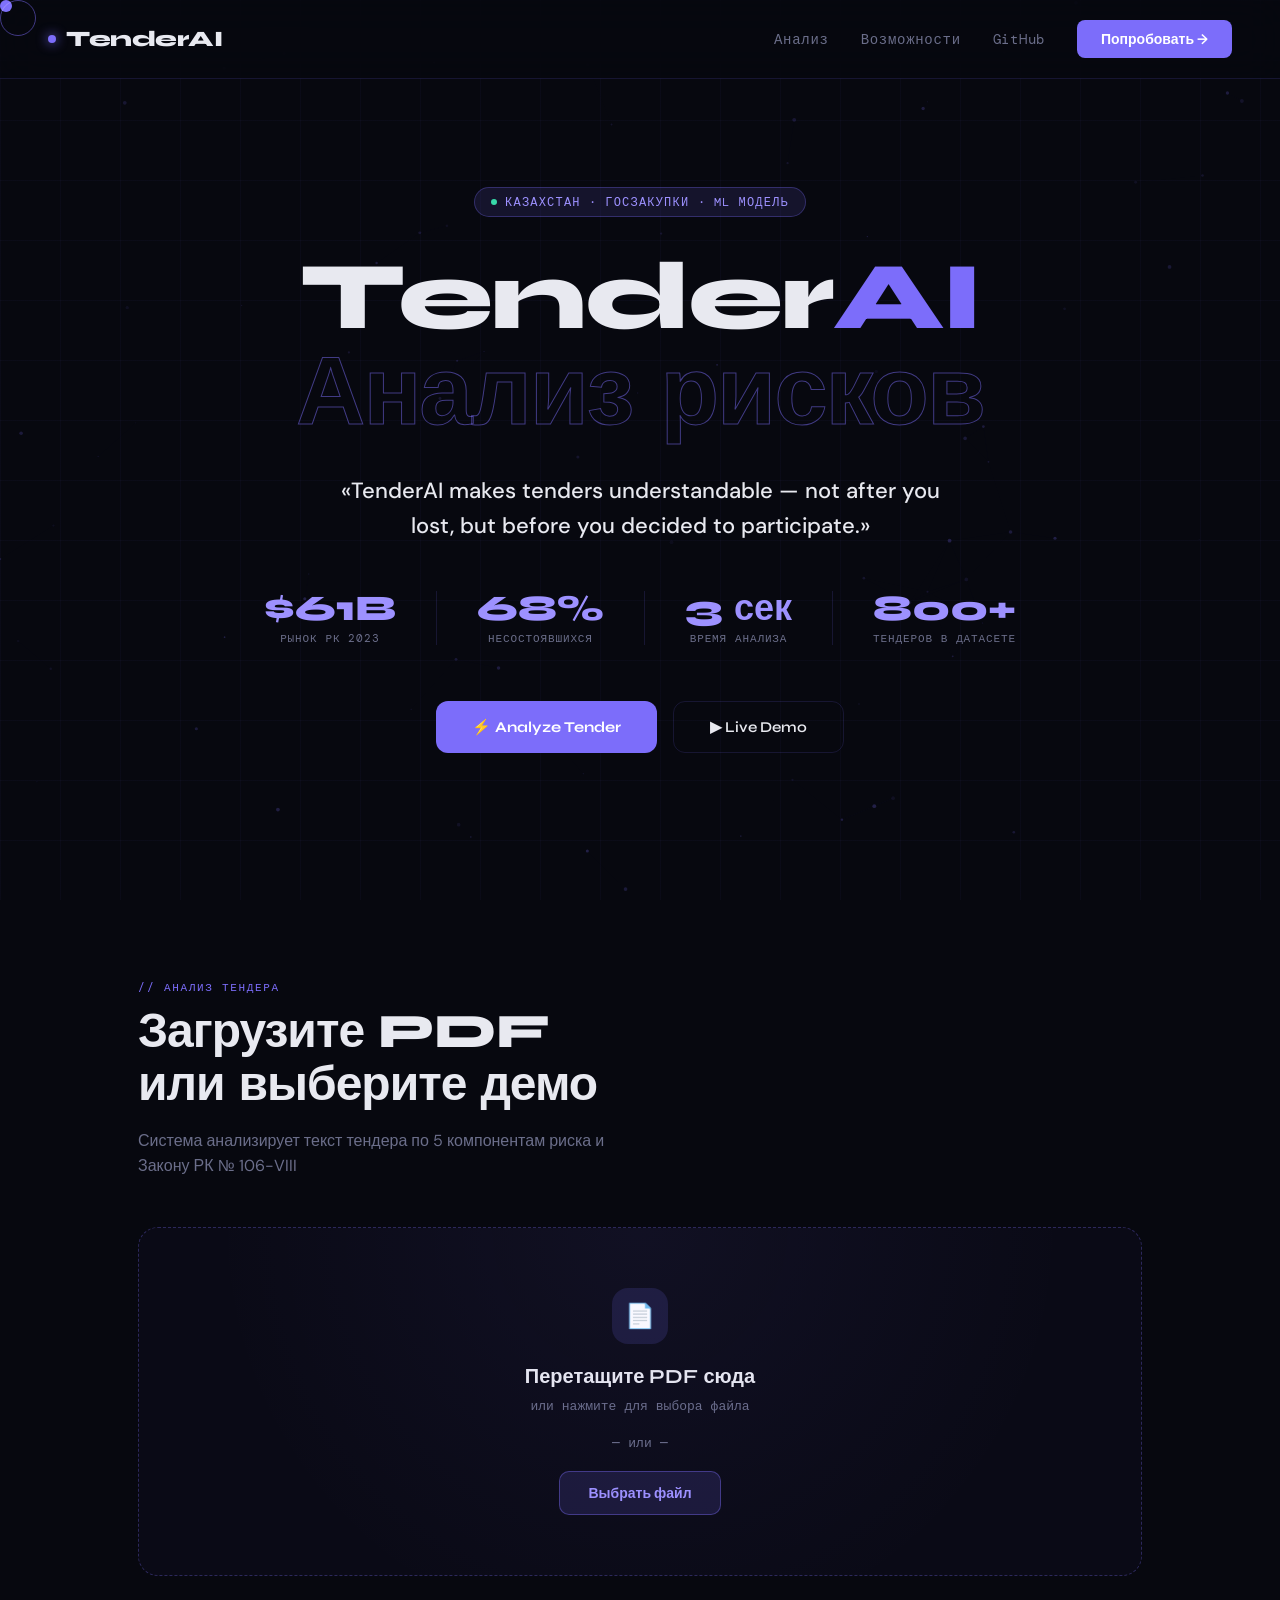
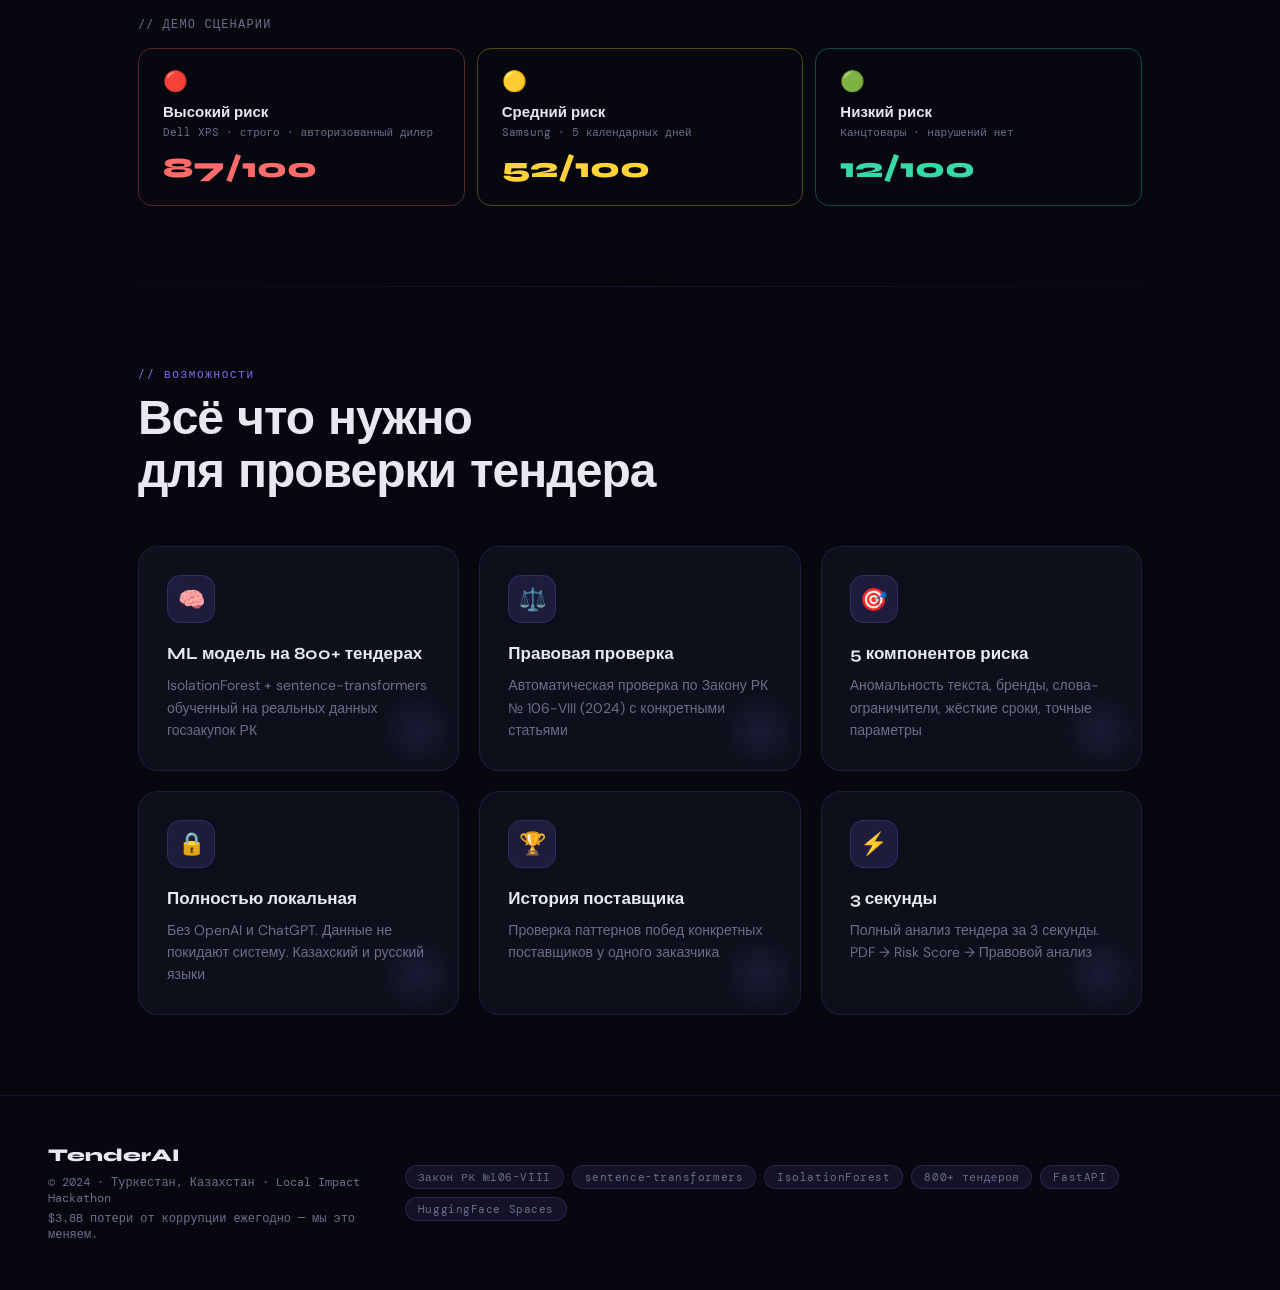
==== index.html @ 7081ad7d "fix requirements display" ====
<!DOCTYPE html>
<html lang="en">
<head>
<meta charset="UTF-8">
<meta name="viewport" content="width=device-width, initial-scale=1.0">
<title>TenderAI — AI Госзакупки Казахстана</title>
<link rel="preconnect" href="https://fonts.googleapis.com">
<link rel="preconnect" href="https://fonts.gstatic.com" crossorigin>
<link href="https://fonts.googleapis.com/css2?family=Syne:wght@400;600;700;800&family=DM+Mono:wght@300;400;500&family=DM+Sans:wght@300;400;500;600&display=swap" rel="stylesheet">
<style>
:root {
  --bg: #07080f;
  --bg2: #0d0f1a;
  --bg3: #111322;
  --accent: #7c6dfa;
  --accent2: #9d91ff;
  --green: #38d9a9;
  --red: #ff6b6b;
  --yellow: #ffd43b;
  --text: #e8e9f0;
  --muted: #6b6e8a;
  --border: rgba(124,109,250,0.15);
  --card: rgba(13,15,26,0.8);
}

*, *::before, *::after { box-sizing: border-box; margin: 0; padding: 0; }

html { scroll-behavior: smooth; }

body {
  background: var(--bg);
  color: var(--text);
  font-family: 'DM Sans', sans-serif;
  overflow-x: hidden;
  cursor: none;
}

/* CUSTOM CURSOR */
#cursor {
  width: 12px; height: 12px;
  background: var(--accent);
  border-radius: 50%;
  position: fixed; top: 0; left: 0;
  pointer-events: none;
  z-index: 9999;
  transition: transform 0.15s ease, background 0.2s;
  mix-blend-mode: screen;
}
#cursor-ring {
  width: 36px; height: 36px;
  border: 1.5px solid rgba(124,109,250,0.5);
  border-radius: 50%;
  position: fixed; top: 0; left: 0;
  pointer-events: none;
  z-index: 9998;
  transition: transform 0.35s cubic-bezier(0.23,1,0.32,1);
}

/* CANVAS PARTICLES */
#particles-canvas {
  position: fixed;
  top: 0; left: 0;
  width: 100%; height: 100%;
  pointer-events: none;
  z-index: 0;
  opacity: 0.4;
}

/* GRID BACKGROUND */
.grid-bg {
  position: fixed;
  top: 0; left: 0; right: 0; bottom: 0;
  background-image:
    linear-gradient(rgba(124,109,250,0.04) 1px, transparent 1px),
    linear-gradient(90deg, rgba(124,109,250,0.04) 1px, transparent 1px);
  background-size: 60px 60px;
  pointer-events: none;
  z-index: 0;
}

/* NAV */
nav {
  position: fixed; top: 0; left: 0; right: 0;
  z-index: 100;
  display: flex; align-items: center; justify-content: space-between;
  padding: 20px 48px;
  backdrop-filter: blur(20px);
  background: rgba(7,8,15,0.7);
  border-bottom: 1px solid var(--border);
}
.nav-logo {
  font-family: 'Syne', sans-serif;
  font-weight: 800;
  font-size: 22px;
  letter-spacing: -0.5px;
  display: flex; align-items: center; gap: 10px;
}
.nav-logo .logo-dot {
  width: 8px; height: 8px;
  background: var(--accent);
  border-radius: 50%;
  box-shadow: 0 0 12px var(--accent);
  animation: pulse-dot 2s infinite;
}
@keyframes pulse-dot {
  0%,100% { box-shadow: 0 0 8px var(--accent); }
  50% { box-shadow: 0 0 20px var(--accent), 0 0 40px rgba(124,109,250,0.3); }
}
.nav-links { display: flex; gap: 32px; align-items: center; }
.nav-links a {
  font-size: 14px; color: var(--muted);
  text-decoration: none;
  font-family: 'DM Mono', monospace;
  letter-spacing: 0.05em;
  transition: color 0.2s;
}
.nav-links a:hover { color: var(--text); }
.nav-btn {
  background: var(--accent);
  color: white;
  border: none;
  padding: 10px 24px;
  border-radius: 8px;
  font-family: 'DM Sans', sans-serif;
  font-weight: 600;
  font-size: 14px;
  cursor: none;
  transition: all 0.2s;
}
.nav-btn:hover {
  background: var(--accent2);
  box-shadow: 0 0 24px rgba(124,109,250,0.4);
}

/* SECTIONS */
section { position: relative; z-index: 1; }

/* HERO */
#hero {
  min-height: 100vh;
  display: flex; align-items: center; justify-content: center;
  flex-direction: column;
  text-align: center;
  padding: 120px 48px 80px;
}
.hero-badge {
  display: inline-flex; align-items: center; gap: 8px;
  background: rgba(124,109,250,0.12);
  border: 1px solid rgba(124,109,250,0.3);
  border-radius: 100px;
  padding: 6px 16px;
  font-family: 'DM Mono', monospace;
  font-size: 12px;
  color: var(--accent2);
  letter-spacing: 0.1em;
  text-transform: uppercase;
  margin-bottom: 32px;
  animation: fadeUp 0.8s ease both;
}
.hero-badge .badge-dot {
  width: 6px; height: 6px;
  background: var(--green);
  border-radius: 50%;
  animation: pulse-dot 2s infinite;
}
.hero-title {
  font-family: 'Syne', sans-serif;
  font-weight: 800;
  font-size: clamp(52px, 8vw, 96px);
  line-height: 1.0;
  letter-spacing: -2px;
  margin-bottom: 8px;
  animation: fadeUp 0.8s 0.1s ease both;
}
.hero-title .accent { color: var(--accent); }
.hero-title .glow {
  -webkit-text-stroke: 1px rgba(124,109,250,0.5);
  color: transparent;
}
.hero-subtitle {
  font-size: clamp(16px, 2.5vw, 22px);
  color: var(--muted);
  max-width: 600px;
  line-height: 1.6;
  margin: 24px auto 48px;
  animation: fadeUp 0.8s 0.2s ease both;
  font-style: italic;
}
.hero-subtitle em { color: var(--text); font-style: normal; font-weight: 500; }

.hero-stats {
  display: flex; gap: 40px; justify-content: center;
  margin-bottom: 56px;
  flex-wrap: wrap;
  animation: fadeUp 0.8s 0.3s ease both;
}
.stat-item { text-align: center; }
.stat-value {
  font-family: 'Syne', sans-serif;
  font-weight: 800;
  font-size: 36px;
  line-height: 1;
  color: var(--accent2);
}
.stat-label {
  font-family: 'DM Mono', monospace;
  font-size: 11px;
  color: var(--muted);
  letter-spacing: 0.08em;
  text-transform: uppercase;
  margin-top: 4px;
}
.stat-divider { width: 1px; background: var(--border); }

.hero-btns {
  display: flex; gap: 16px; justify-content: center;
  animation: fadeUp 0.8s 0.4s ease both;
}
.btn-primary {
  background: var(--accent);
  color: white; border: none;
  padding: 16px 36px;
  border-radius: 12px;
  font-family: 'Syne', sans-serif;
  font-weight: 700;
  font-size: 15px;
  cursor: none;
  transition: all 0.25s;
  display: flex; align-items: center; gap: 8px;
}
.btn-primary:hover {
  transform: translateY(-2px);
  box-shadow: 0 8px 32px rgba(124,109,250,0.5);
  background: var(--accent2);
}
.btn-secondary {
  background: transparent;
  color: var(--text);
  border: 1px solid var(--border);
  padding: 16px 36px;
  border-radius: 12px;
  font-family: 'Syne', sans-serif;
  font-weight: 600;
  font-size: 15px;
  cursor: none;
  transition: all 0.25s;
  display: flex; align-items: center; gap: 8px;
}
.btn-secondary:hover {
  border-color: rgba(124,109,250,0.5);
  background: rgba(124,109,250,0.07);
}

@keyframes fadeUp {
  from { opacity: 0; transform: translateY(24px); }
  to { opacity: 1; transform: translateY(0); }
}

/* SCROLL REVEAL */
.reveal {
  opacity: 0;
  transform: translateY(32px);
  transition: opacity 0.7s ease, transform 0.7s ease;
}
.reveal.visible {
  opacity: 1;
  transform: none;
}

/* UPLOAD SECTION */
#upload {
  padding: 80px 48px;
  max-width: 1100px;
  margin: 0 auto;
}
.section-label {
  font-family: 'DM Mono', monospace;
  font-size: 11px;
  color: var(--accent);
  letter-spacing: 0.15em;
  text-transform: uppercase;
  margin-bottom: 12px;
}
.section-title {
  font-family: 'Syne', sans-serif;
  font-weight: 800;
  font-size: clamp(28px, 4vw, 48px);
  letter-spacing: -1px;
  line-height: 1.1;
  margin-bottom: 16px;
}
.section-desc {
  color: var(--muted);
  font-size: 16px;
  line-height: 1.6;
  max-width: 500px;
  margin-bottom: 48px;
}

/* DROP ZONE */
.drop-zone {
  border: 1.5px dashed rgba(124,109,250,0.3);
  border-radius: 20px;
  padding: 60px 40px;
  text-align: center;
  background: rgba(124,109,250,0.03);
  transition: all 0.3s;
  margin-bottom: 32px;
  position: relative;
  overflow: hidden;
}
.drop-zone::before {
  content: '';
  position: absolute; inset: 0;
  background: radial-gradient(circle at 50% 0%, rgba(124,109,250,0.06), transparent 70%);
  pointer-events: none;
}
.drop-zone:hover, .drop-zone.drag-over {
  border-color: rgba(124,109,250,0.6);
  background: rgba(124,109,250,0.06);
}
.drop-icon {
  width: 56px; height: 56px;
  background: rgba(124,109,250,0.15);
  border-radius: 16px;
  display: flex; align-items: center; justify-content: center;
  margin: 0 auto 20px;
  font-size: 24px;
}
.drop-title {
  font-family: 'Syne', sans-serif;
  font-weight: 700;
  font-size: 20px;
  margin-bottom: 8px;
}
.drop-sub {
  font-family: 'DM Mono', monospace;
  font-size: 13px;
  color: var(--muted);
}
.drop-or {
  margin: 20px 0;
  color: var(--muted);
  font-size: 13px;
  font-family: 'DM Mono', monospace;
}
.btn-upload {
  background: rgba(124,109,250,0.15);
  border: 1px solid rgba(124,109,250,0.4);
  color: var(--accent2);
  padding: 12px 28px;
  border-radius: 10px;
  font-family: 'DM Sans', sans-serif;
  font-weight: 600;
  font-size: 14px;
  cursor: none;
  transition: all 0.2s;
}
.btn-upload:hover {
  background: rgba(124,109,250,0.25);
}
#file-input { display: none; }

/* DEMO BUTTONS */
.demo-section { margin-top: 40px; }
.demo-label {
  font-family: 'DM Mono', monospace;
  font-size: 12px;
  color: var(--muted);
  letter-spacing: 0.1em;
  text-transform: uppercase;
  margin-bottom: 16px;
}
.demo-btns { display: flex; gap: 12px; flex-wrap: wrap; }
.demo-btn {
  flex: 1; min-width: 200px;
  padding: 20px 24px;
  border-radius: 14px;
  border: 1px solid;
  background: transparent;
  cursor: none;
  transition: all 0.25s;
  text-align: left;
}
.demo-btn-high { border-color: rgba(255,107,107,0.3); }
.demo-btn-high:hover { background: rgba(255,107,107,0.07); border-color: rgba(255,107,107,0.6); }
.demo-btn-med { border-color: rgba(255,212,59,0.3); }
.demo-btn-med:hover { background: rgba(255,212,59,0.07); border-color: rgba(255,212,59,0.6); }
.demo-btn-low { border-color: rgba(56,217,169,0.3); }
.demo-btn-low:hover { background: rgba(56,217,169,0.07); border-color: rgba(56,217,169,0.6); }

.demo-btn-icon { font-size: 20px; margin-bottom: 10px; display: block; }
.demo-btn-title {
  font-family: 'Syne', sans-serif;
  font-weight: 700;
  font-size: 15px;
  margin-bottom: 4px;
  color: var(--text);
}
.demo-btn-sub {
  font-family: 'DM Mono', monospace;
  font-size: 11px;
  color: var(--muted);
}
.demo-btn-score {
  font-family: 'Syne', sans-serif;
  font-weight: 800;
  font-size: 28px;
  margin-top: 12px;
}
.demo-btn-high .demo-btn-score { color: var(--red); }
.demo-btn-med .demo-btn-score { color: var(--yellow); }
.demo-btn-low .demo-btn-score { color: var(--green); }

/* LOADING */
#loading {
  display: none;
  padding: 60px 0;
  text-align: center;
}
.loading-steps { display: flex; flex-direction: column; gap: 16px; max-width: 400px; margin: 32px auto 0; }
.loading-step {
  display: flex; align-items: center; gap: 16px;
  padding: 14px 20px;
  border-radius: 12px;
  background: var(--bg2);
  border: 1px solid var(--border);
  font-family: 'DM Mono', monospace;
  font-size: 13px;
  color: var(--muted);
  transition: all 0.3s;
}
.loading-step.active { color: var(--text); border-color: rgba(124,109,250,0.4); background: rgba(124,109,250,0.08); }
.loading-step.done { color: var(--green); border-color: rgba(56,217,169,0.3); }
.step-icon { width: 24px; height: 24px; flex-shrink: 0; display: flex; align-items: center; justify-content: center; }
.step-spinner {
  width: 16px; height: 16px;
  border: 2px solid rgba(124,109,250,0.2);
  border-top-color: var(--accent);
  border-radius: 50%;
  animation: spin 0.8s linear infinite;
}
@keyframes spin { to { transform: rotate(360deg); } }
.loading-title {
  font-family: 'Syne', sans-serif;
  font-weight: 700;
  font-size: 24px;
}
.loading-sub { color: var(--muted); font-family: 'DM Mono', monospace; font-size: 13px; margin-top: 8px; }

/* RESULTS */
#results { display: none; padding: 0 0 80px; }

/* RISK HERO */
.risk-hero {
  background: var(--bg2);
  border-radius: 24px;
  border: 1px solid var(--border);
  padding: 48px;
  margin-bottom: 32px;
  display: flex; align-items: center; gap: 48px;
  flex-wrap: wrap;
  position: relative;
  overflow: hidden;
}
.risk-hero::before {
  content: '';
  position: absolute;
  top: -60px; right: -60px;
  width: 300px; height: 300px;
  border-radius: 50%;
  opacity: 0.07;
}
.risk-hero.high::before { background: var(--red); }
.risk-hero.medium::before { background: var(--yellow); }
.risk-hero.low::before { background: var(--green); }

.risk-score-wrap { flex-shrink: 0; }
.risk-score-value {
  font-family: 'Syne', sans-serif;
  font-weight: 800;
  font-size: 96px;
  line-height: 1;
  letter-spacing: -4px;
}
.risk-hero.high .risk-score-value { color: var(--red); }
.risk-hero.medium .risk-score-value { color: var(--yellow); }
.risk-hero.low .risk-score-value { color: var(--green); }
.risk-score-label {
  font-family: 'DM Mono', monospace;
  font-size: 13px;
  color: var(--muted);
  letter-spacing: 0.1em;
  text-transform: uppercase;
}

.risk-info { flex: 1; min-width: 260px; }
.risk-level {
  display: inline-flex; align-items: center; gap: 8px;
  padding: 6px 14px;
  border-radius: 8px;
  font-family: 'DM Mono', monospace;
  font-size: 13px;
  font-weight: 500;
  margin-bottom: 16px;
}
.risk-hero.high .risk-level { background: rgba(255,107,107,0.15); color: var(--red); border: 1px solid rgba(255,107,107,0.3); }
.risk-hero.medium .risk-level { background: rgba(255,212,59,0.12); color: var(--yellow); border: 1px solid rgba(255,212,59,0.3); }
.risk-hero.low .risk-level { background: rgba(56,217,169,0.12); color: var(--green); border: 1px solid rgba(56,217,169,0.3); }

.risk-title {
  font-family: 'Syne', sans-serif;
  font-weight: 700;
  font-size: 22px;
  margin-bottom: 12px;
}
.risk-recommendation {
  font-size: 15px;
  color: var(--muted);
  line-height: 1.6;
  margin-bottom: 24px;
}

.risk-bar-wrap { margin-top: 16px; }
.risk-bar-bg {
  height: 8px;
  background: rgba(255,255,255,0.06);
  border-radius: 100px;
  overflow: hidden;
}
.risk-bar-fill {
  height: 100%;
  border-radius: 100px;
  transition: width 1.2s cubic-bezier(0.23,1,0.32,1);
  width: 0;
}
.risk-hero.high .risk-bar-fill { background: linear-gradient(90deg, #ff6b6b, #ff9f9f); }
.risk-hero.medium .risk-bar-fill { background: linear-gradient(90deg, #ffd43b, #ffe67a); }
.risk-hero.low .risk-bar-fill { background: linear-gradient(90deg, #38d9a9, #63e6be); }

/* COMPONENTS */
.components-grid {
  display: grid;
  grid-template-columns: repeat(5, 1fr);
  gap: 12px;
  margin-bottom: 32px;
}
@media (max-width: 900px) { .components-grid { grid-template-columns: repeat(3, 1fr); } }
@media (max-width: 600px) { .components-grid { grid-template-columns: 1fr 1fr; } }

.component-card {
  background: var(--bg2);
  border: 1px solid var(--border);
  border-radius: 16px;
  padding: 20px 16px;
  transition: all 0.25s;
}
.component-card:hover {
  border-color: rgba(124,109,250,0.4);
  transform: translateY(-3px);
  box-shadow: 0 8px 32px rgba(0,0,0,0.3);
}
.comp-name {
  font-family: 'DM Mono', monospace;
  font-size: 11px;
  color: var(--muted);
  letter-spacing: 0.05em;
  margin-bottom: 12px;
  line-height: 1.4;
}
.comp-score {
  font-family: 'Syne', sans-serif;
  font-weight: 800;
  font-size: 32px;
  line-height: 1;
  margin-bottom: 10px;
}
.comp-bar {
  height: 4px;
  background: rgba(255,255,255,0.06);
  border-radius: 100px;
  overflow: hidden;
}
.comp-bar-fill {
  height: 100%;
  border-radius: 100px;
  transition: width 1s ease;
  width: 0;
}

/* TWO COLUMN */
.two-col { display: grid; grid-template-columns: 1fr 1fr; gap: 24px; margin-bottom: 32px; }
@media (max-width: 760px) { .two-col { grid-template-columns: 1fr; } }

.card-block {
  background: var(--bg2);
  border: 1px solid var(--border);
  border-radius: 20px;
  padding: 28px;
}
.card-block-title {
  font-family: 'Syne', sans-serif;
  font-weight: 700;
  font-size: 16px;
  margin-bottom: 20px;
  display: flex; align-items: center; gap: 10px;
}
.card-block-title .icon {
  width: 32px; height: 32px;
  background: rgba(124,109,250,0.15);
  border-radius: 8px;
  display: flex; align-items: center; justify-content: center;
  font-size: 15px;
}

/* LEGAL */
.legal-item {
  padding: 14px 16px;
  border-radius: 12px;
  margin-bottom: 10px;
  display: flex; align-items: flex-start; gap: 12px;
  border: 1px solid;
  transition: all 0.2s;
}
.legal-item:hover { transform: translateX(4px); }
.legal-item.violation { background: rgba(255,107,107,0.07); border-color: rgba(255,107,107,0.25); }
.legal-item.warning { background: rgba(255,212,59,0.07); border-color: rgba(255,212,59,0.2); }
.legal-item.ok { background: rgba(56,217,169,0.07); border-color: rgba(56,217,169,0.2); }
.legal-icon { font-size: 16px; flex-shrink: 0; margin-top: 2px; }
.legal-article {
  font-family: 'DM Mono', monospace;
  font-size: 11px;
  letter-spacing: 0.05em;
  margin-bottom: 4px;
}
.legal-item.violation .legal-article { color: var(--red); }
.legal-item.warning .legal-article { color: var(--yellow); }
.legal-item.ok .legal-article { color: var(--green); }
.legal-message { font-size: 13px; color: var(--muted); line-height: 1.5; }
.legal-found {
  font-family: 'DM Mono', monospace;
  font-size: 11px;
  color: var(--muted);
  margin-top: 4px;
  padding: 3px 8px;
  background: rgba(255,255,255,0.04);
  border-radius: 4px;
  display: inline-block;
}

/* REQUIREMENTS */
.req-item {
  display: flex; align-items: center; gap: 14px;
  padding: 14px 0;
  border-bottom: 1px solid rgba(255,255,255,0.04);
}
.req-item:last-child { border-bottom: none; }
.req-icon {
  width: 36px; height: 36px;
  border-radius: 10px;
  background: rgba(124,109,250,0.12);
  display: flex; align-items: center; justify-content: center;
  font-size: 16px;
  flex-shrink: 0;
}
.req-label {
  font-family: 'DM Mono', monospace;
  font-size: 11px;
  color: var(--muted);
  letter-spacing: 0.05em;
  text-transform: uppercase;
  margin-bottom: 2px;
}
.req-value {
  font-family: 'Syne', sans-serif;
  font-weight: 600;
  font-size: 15px;
  color: var(--text);
}

/* WINNER */
.winner-card {
  background: var(--bg3);
  border-radius: 14px;
  border: 1px solid rgba(56,217,169,0.2);
  padding: 16px 20px;
  margin-top: 16px;
}
.winner-badge {
  display: inline-flex; align-items: center; gap: 6px;
  font-family: 'DM Mono', monospace;
  font-size: 11px;
  color: var(--green);
  margin-bottom: 8px;
  letter-spacing: 0.05em;
}
.winner-name {
  font-family: 'Syne', sans-serif;
  font-weight: 700;
  font-size: 16px;
  color: var(--text);
  margin-bottom: 4px;
}
.winner-stats {
  font-family: 'DM Mono', monospace;
  font-size: 12px;
  color: var(--muted);
}

/* HEATMAP */
.heatmap-section {
  background: var(--bg2);
  border: 1px solid var(--border);
  border-radius: 20px;
  padding: 28px;
  margin-bottom: 32px;
}
.heatmap-title {
  font-family: 'Syne', sans-serif;
  font-weight: 700;
  font-size: 16px;
  margin-bottom: 20px;
  display: flex; align-items: center; gap: 10px;
}
.heatmap-text {
  font-family: 'DM Sans', sans-serif;
  font-size: 14px;
  line-height: 2;
  color: #8b8fa8;
}
.heatmap-text .highlight-high {
  background: rgba(255,107,107,0.25);
  color: var(--red);
  padding: 2px 6px;
  border-radius: 4px;
  font-weight: 500;
}
.heatmap-text .highlight-med {
  background: rgba(255,212,59,0.2);
  color: var(--yellow);
  padding: 2px 6px;
  border-radius: 4px;
  font-weight: 500;
}

/* LEGAL SUMMARY BADGE */
.legal-summary {
  display: flex; align-items: center; gap: 10px;
  padding: 12px 16px;
  border-radius: 10px;
  margin-bottom: 16px;
}
.legal-summary.critical { background: rgba(255,107,107,0.1); border: 1px solid rgba(255,107,107,0.25); }
.legal-summary.warning { background: rgba(255,212,59,0.08); border: 1px solid rgba(255,212,59,0.2); }
.legal-summary.ok { background: rgba(56,217,169,0.08); border: 1px solid rgba(56,217,169,0.2); }
.legal-summary-text {
  font-family: 'DM Mono', monospace;
  font-size: 12px;
  color: var(--muted);
}
.legal-summary.critical .legal-summary-icon { color: var(--red); }
.legal-summary.warning .legal-summary-icon { color: var(--yellow); }

/* ANOTHER BTN */
.analyze-another {
  text-align: center; margin-top: 40px;
}

/* FEATURES */
#features {
  padding: 80px 48px;
  max-width: 1100px;
  margin: 0 auto;
}
.features-grid {
  display: grid;
  grid-template-columns: repeat(3, 1fr);
  gap: 20px;
  margin-top: 48px;
}
@media (max-width: 800px) { .features-grid { grid-template-columns: 1fr 1fr; } }
@media (max-width: 500px) { .features-grid { grid-template-columns: 1fr; } }

.feature-card {
  background: var(--bg2);
  border: 1px solid var(--border);
  border-radius: 20px;
  padding: 28px;
  transition: all 0.3s;
  position: relative;
  overflow: hidden;
}
.feature-card::after {
  content: '';
  position: absolute;
  bottom: 0; right: 0;
  width: 80px; height: 80px;
  background: radial-gradient(circle, rgba(124,109,250,0.12), transparent 70%);
  border-radius: 50%;
  pointer-events: none;
}
.feature-card:hover {
  border-color: rgba(124,109,250,0.35);
  transform: translateY(-6px);
  box-shadow: 0 12px 40px rgba(0,0,0,0.4);
}
.feature-icon {
  width: 48px; height: 48px;
  border-radius: 14px;
  background: rgba(124,109,250,0.15);
  display: flex; align-items: center; justify-content: center;
  font-size: 22px;
  margin-bottom: 20px;
  border: 1px solid rgba(124,109,250,0.2);
}
.feature-title {
  font-family: 'Syne', sans-serif;
  font-weight: 700;
  font-size: 17px;
  margin-bottom: 10px;
}
.feature-desc {
  font-size: 14px;
  color: var(--muted);
  line-height: 1.6;
}

/* FOOTER */
footer {
  border-top: 1px solid var(--border);
  padding: 48px;
  display: flex; align-items: center; justify-content: space-between;
  flex-wrap: gap;
  position: relative; z-index: 1;
}
.footer-brand {
  font-family: 'Syne', sans-serif;
  font-weight: 800;
  font-size: 18px;
  margin-bottom: 8px;
}
.footer-copy {
  font-family: 'DM Mono', monospace;
  font-size: 12px;
  color: var(--muted);
}
.footer-tags { display: flex; gap: 8px; flex-wrap: wrap; }
.footer-tag {
  background: rgba(124,109,250,0.1);
  border: 1px solid rgba(124,109,250,0.2);
  border-radius: 100px;
  padding: 4px 12px;
  font-family: 'DM Mono', monospace;
  font-size: 11px;
  color: var(--muted);
  letter-spacing: 0.05em;
}

/* DIVIDER */
.section-divider {
  max-width: 1100px;
  margin: 0 auto;
  height: 1px;
  background: linear-gradient(90deg, transparent, var(--border), transparent);
}

/* Number counter */
.counter { display: inline-block; }
</style>
</head>
<body>

<!-- Cursor -->
<div id="cursor"></div>
<div id="cursor-ring"></div>

<!-- Background -->
<div class="grid-bg"></div>
<canvas id="particles-canvas"></canvas>

<!-- NAV -->
<nav>
  <div class="nav-logo">
    <div class="logo-dot"></div>
    TenderAI
  </div>
  <div class="nav-links">
    <a href="#upload">Анализ</a>
    <a href="#features">Возможности</a>
    <a href="https://github.com" target="_blank">GitHub</a>
    <button class="nav-btn" onclick="scrollToUpload()">Попробовать →</button>
  </div>
</nav>

<!-- HERO -->
<section id="hero">
  <div class="hero-badge">
    <span class="badge-dot"></span>
    Казахстан · Госзакупки · ML модель
  </div>
  <h1 class="hero-title">
    Tender<span class="accent">AI</span><br>
    <span class="glow">Анализ рисков</span>
  </h1>
  <p class="hero-subtitle">
    <em>«TenderAI makes tenders understandable —
    not after you lost, but before you decided to participate.»</em>
  </p>
  <div class="hero-stats">
    <div class="stat-item">
      <div class="stat-value">$61B</div>
      <div class="stat-label">рынок РК 2023</div>
    </div>
    <div class="stat-divider"></div>
    <div class="stat-item">
      <div class="stat-value">68%</div>
      <div class="stat-label">несостоявшихся</div>
    </div>
    <div class="stat-divider"></div>
    <div class="stat-item">
      <div class="stat-value">3 сек</div>
      <div class="stat-label">время анализа</div>
    </div>
    <div class="stat-divider"></div>
    <div class="stat-item">
      <div class="stat-value">800+</div>
      <div class="stat-label">тендеров в датасете</div>
    </div>
  </div>
  <div class="hero-btns">
    <button class="btn-primary" onclick="scrollToUpload()">
      ⚡ Analyze Tender
    </button>
    <button class="btn-secondary" onclick="loadDemo('high')">
      ▶ Live Demo
    </button>
  </div>
</section>

<!-- UPLOAD SECTION -->
<section id="upload">
  <div class="reveal">
    <div class="section-label">// анализ тендера</div>
    <h2 class="section-title">Загрузите PDF<br>или выберите демо</h2>
    <p class="section-desc">Система анализирует текст тендера по 5 компонентам риска и Закону РК № 106-VIII</p>
  </div>

  <div class="reveal">
    <!-- DROP ZONE -->
    <div class="drop-zone" id="dropZone">
      <div class="drop-icon">📄</div>
      <div class="drop-title">Перетащите PDF сюда</div>
      <div class="drop-sub">или нажмите для выбора файла</div>
      <div class="drop-or">— или —</div>
      <button class="btn-upload" onclick="document.getElementById('file-input').click()">Выбрать файл</button>
      <input type="file" id="file-input" accept=".pdf,.txt" onchange="handleFileUpload(this)">
    </div>

    <!-- DEMO BUTTONS -->
    <div class="demo-section">
      <div class="demo-label">// демо сценарии</div>
      <div class="demo-btns">
        <button class="demo-btn demo-btn-high" onclick="loadDemo('high')">
          <span class="demo-btn-icon">🔴</span>
          <div class="demo-btn-title">Высокий риск</div>
          <div class="demo-btn-sub">Dell XPS · строго · авторизованный дилер</div>
          <div class="demo-btn-score">87/100</div>
        </button>
        <button class="demo-btn demo-btn-med" onclick="loadDemo('medium')">
          <span class="demo-btn-icon">🟡</span>
          <div class="demo-btn-title">Средний риск</div>
          <div class="demo-btn-sub">Samsung · 5 календарных дней</div>
          <div class="demo-btn-score">52/100</div>
        </button>
        <button class="demo-btn demo-btn-low" onclick="loadDemo('low')">
          <span class="demo-btn-icon">🟢</span>
          <div class="demo-btn-title">Низкий риск</div>
          <div class="demo-btn-sub">Канцтовары · нарушений нет</div>
          <div class="demo-btn-score">12/100</div>
        </button>
      </div>
    </div>
  </div>

  <!-- LOADING -->
  <div id="loading">
    <div class="loading-title">Анализируем тендер...</div>
    <div class="loading-sub">Пожалуйста, подождите</div>
    <div class="loading-steps" id="loading-steps">
      <div class="loading-step" id="step-1">
        <div class="step-icon"><div class="step-spinner"></div></div>
        <span>Parsing PDF document</span>
      </div>
      <div class="loading-step" id="step-2">
        <div class="step-icon">⋯</div>
        <span>NLP Processing</span>
      </div>
      <div class="loading-step" id="step-3">
        <div class="step-icon">⋯</div>
        <span>ML Risk Score Calculation</span>
      </div>
      <div class="loading-step" id="step-4">
        <div class="step-icon">⋯</div>
        <span>Legal Compliance Check (Закон РК)</span>
      </div>
    </div>
  </div>

  <!-- RESULTS -->
  <div id="results">
    <!-- RISK HERO -->
    <div id="risk-hero" class="risk-hero">
      <div class="risk-score-wrap">
        <div id="risk-score-value" class="risk-score-value">87</div>
        <div class="risk-score-label">Risk Score</div>
        <div class="risk-bar-wrap" style="width:120px; margin-top:12px;">
          <div class="risk-bar-bg"><div id="risk-bar" class="risk-bar-fill"></div></div>
        </div>
      </div>
      <div class="risk-info">
        <div id="risk-level" class="risk-level">🔴 ВЫСОКИЙ</div>
        <div id="risk-title" class="risk-title">Ноутбуки Dell XPS 13 для школ</div>
        <div id="risk-recommendation" class="risk-recommendation">Требуется детальная проверка перед участием в тендере.</div>
      </div>
    </div>

    <!-- COMPONENTS -->
    <div class="components-grid" id="components-grid"></div>

    <!-- TWO COLUMN -->
    <div class="two-col">
      <!-- LEGAL -->
      <div class="card-block">
        <div class="card-block-title">
          <div class="icon">⚖️</div>
          Правовой анализ
        </div>
        <div id="legal-summary" class="legal-summary critical">
          <span class="legal-summary-icon">⚠️</span>
          <span class="legal-summary-text">Загрузка...</span>
        </div>
        <div id="legal-items"></div>
      </div>
      <!-- REQUIREMENTS + WINNER -->
      <div>
        <div class="card-block" style="margin-bottom:20px;">
          <div class="card-block-title">
            <div class="icon">📋</div>
            Требования участия
          </div>
          <div id="requirements-items"></div>
        </div>
        <div class="card-block">
          <div class="card-block-title">
            <div class="icon">🏆</div>
            История побед
          </div>
          <div id="winner-info"></div>
        </div>
      </div>
    </div>

    <!-- HEATMAP -->
    <div class="heatmap-section">
      <div class="heatmap-title">
        <div style="width:32px;height:32px;background:rgba(255,107,107,0.15);border-radius:8px;display:flex;align-items:center;justify-content:center;">🔥</div>
        Тепловая карта подозрительных фрагментов
      </div>
      <div class="heatmap-text" id="heatmap-text"></div>
    </div>

    <!-- ANALYZE ANOTHER -->
    <div class="analyze-another">
      <button class="btn-primary" onclick="resetAnalysis()">← Анализировать другой тендер</button>
    </div>
  </div>
</section>

<div class="section-divider"></div>

<!-- FEATURES -->
<section id="features">
  <div class="reveal">
    <div class="section-label">// возможности</div>
    <h2 class="section-title">Всё что нужно<br>для проверки тендера</h2>
  </div>
  <div class="features-grid reveal">
    <div class="feature-card">
      <div class="feature-icon">🧠</div>
      <div class="feature-title">ML модель на 800+ тендерах</div>
      <div class="feature-desc">IsolationForest + sentence-transformers обученный на реальных данных госзакупок РК</div>
    </div>
    <div class="feature-card">
      <div class="feature-icon">⚖️</div>
      <div class="feature-title">Правовая проверка</div>
      <div class="feature-desc">Автоматическая проверка по Закону РК № 106-VIII (2024) с конкретными статьями</div>
    </div>
    <div class="feature-card">
      <div class="feature-icon">🎯</div>
      <div class="feature-title">5 компонентов риска</div>
      <div class="feature-desc">Аномальность текста, бренды, слова-ограничители, жёсткие сроки, точные параметры</div>
    </div>
    <div class="feature-card">
      <div class="feature-icon">🔒</div>
      <div class="feature-title">Полностью локальная</div>
      <div class="feature-desc">Без OpenAI и ChatGPT. Данные не покидают систему. Казахский и русский языки</div>
    </div>
    <div class="feature-card">
      <div class="feature-icon">🏆</div>
      <div class="feature-title">История поставщика</div>
      <div class="feature-desc">Проверка паттернов побед конкретных поставщиков у одного заказчика</div>
    </div>
    <div class="feature-card">
      <div class="feature-icon">⚡</div>
      <div class="feature-title">3 секунды</div>
      <div class="feature-desc">Полный анализ тендера за 3 секунды. PDF → Risk Score → Правовой анализ</div>
    </div>
  </div>
</section>

<!-- FOOTER -->
<footer>
  <div>
    <div class="footer-brand">TenderAI</div>
    <div class="footer-copy">© 2024 · Туркестан, Казахстан · Local Impact Hackathon</div>
    <div class="footer-copy" style="margin-top:4px;">$3.8B потери от коррупции ежегодно — мы это меняем.</div>
  </div>
  <div class="footer-tags">
    <div class="footer-tag">Закон РК №106-VIII</div>
    <div class="footer-tag">sentence-transformers</div>
    <div class="footer-tag">IsolationForest</div>
    <div class="footer-tag">800+ тендеров</div>
    <div class="footer-tag">FastAPI</div>
    <div class="footer-tag">HuggingFace Spaces</div>
  </div>
</footer>

<script>
// ============================================================
// DEMO DATA
// ============================================================
const DEMO_DATA = {
  high: {
    risk_score: 87,
    level: "🔴 ВЫСОКИЙ",
    color: "high",
    title: "Ноутбуки Dell XPS 13 для школ, 15 шт",
    recommendation: "Выявлены критические признаки заточенности тендера под конкретного поставщика. Требуется детальная проверка перед участием.",
    components: {
      "Аномальность текста": 72,
      "Бренды и модели": 100,
      "Слова-ограничители": 100,
      "Жёсткие сроки": 100,
      "Точные параметры": 80
    },
    suspicious_sentences: [
      "Поставка ноутбуков строго Dell XPS 13 артикул XPS9320, никаких аналогов.",
      "Поставщик должен быть авторизованным дилером Dell категории Gold.",
      "Срок поставки: 1 рабочий день с момента подписания договора.",
      "Технические характеристики строго: Intel Core i7-1250U, 16GB LPDDR5."
    ],
    legal: [
      { status: "violation", article: "Закон РК № 106-VIII — Запрет на бренд", message: "Указан конкретный бренд товара без обоснования. Нарушает принцип равной конкуренции.", found: "строго Dell XPS", severity: "high" },
      { status: "violation", article: "Закон РК № 106-VIII — Требования к поставщику", message: "Требование авторизованного дилерства ограничивает конкуренцию.", found: "авторизованным дилером Gold", severity: "high" },
      { status: "violation", article: "Закон РК № 106-VIII — Сроки поставки", message: "Срок 1 рабочий день физически невозможен для большинства поставщиков.", found: "1 рабочий день", severity: "high" }
    ],
    legal_summary: { level: "critical", text: "3 критических нарушения", count: 3 },
    requirements: { product: "Ноутбуки Dell XPS 13", quantity: "15 шт", price: "850 000 тенге/шт", deadline: "1 рабочий день", brand: "Dell (Gold дилер)" },
    winners: { found: true, supplier: "ТОО ТехноПарк Астана", total_wins: 5, note: "5 побед у одного заказчика за 12 мес." }
  },
  medium: {
    risk_score: 52,
    level: "🟡 СРЕДНИЙ",
    color: "medium",
    title: "Смартфоны Samsung для сотрудников, 20 шт",
    recommendation: "Выявлены признаки риска, рекомендуется уточнить ТЗ и условия поставки перед подачей заявки.",
    components: {
      "Аномальность текста": 48,
      "Бренды и модели": 80,
      "Слова-ограничители": 40,
      "Жёсткие сроки": 60,
      "Точные параметры": 35
    },
    suspicious_sentences: [
      "Смартфоны Samsung Galaxy серии A или эквивалент.",
      "Срок поставки: 5 календарных дней с момента заключения договора."
    ],
    legal: [
      { status: "violation", article: "Закон РК № 106-VIII — Упоминание бренда", message: "Упомянут конкретный бренд. Допустимо только с формулировкой «или эквивалент».", found: "Samsung Galaxy", severity: "medium" },
      { status: "warning", article: "Закон РК № 106-VIII — Сроки", message: "5 календарных дней — сжатый срок, рекомендуется указать рабочие дни.", found: "5 календарных дней", severity: "low" },
      { status: "ok", article: "Технические требования", message: "Технические параметры не привязаны к конкретной модели.", found: "", severity: "none" }
    ],
    legal_summary: { level: "warning", text: "1 нарушение, 1 предупреждение", count: 2 },
    requirements: { product: "Смартфоны Samsung Galaxy A", quantity: "20 шт", price: "180 000 тенге/шт", deadline: "5 календарных дней", brand: "Samsung или эквивалент" },
    winners: { found: false, supplier: null, total_wins: 0, note: "Победитель не определён" }
  },
  low: {
    risk_score: 12,
    level: "🟢 НИЗКИЙ",
    color: "low",
    title: "Канцелярские товары, 50 наборов",
    recommendation: "Тендер соответствует требованиям законодательства. Низкая вероятность нарушений.",
    components: {
      "Аномальность текста": 10,
      "Бренды и модели": 0,
      "Слова-ограничители": 15,
      "Жёсткие сроки": 20,
      "Точные параметры": 12
    },
    suspicious_sentences: [],
    legal: [
      { status: "ok", article: "Бренды и производители", message: "Бренды не указаны, требования нейтральные.", found: "", severity: "none" },
      { status: "ok", article: "Сроки поставки", message: "Сроки поставки разумные, 10 рабочих дней.", found: "", severity: "none" },
      { status: "ok", article: "Технические требования", message: "Требования общие, не ограничивают конкуренцию.", found: "", severity: "none" }
    ],
    legal_summary: { level: "ok", text: "Нарушений не обнаружено", count: 0 },
    requirements: { product: "Канцелярские товары (наборы)", quantity: "50 наборов", price: "15 000 тенге/набор", deadline: "10 рабочих дней", brand: "Любой производитель" },
    winners: { found: false, supplier: null, total_wins: 0, note: "Нет подозрительной истории" }
  }
};

// ============================================================
// BACKEND CONFIG — замени на свой HuggingFace URL после деплоя
// ============================================================
const API_URL = null; // например: 'https://USERNAME-tenderai-api.hf.space'

// ============================================================
// CURSOR
// ============================================================
const cursor = document.getElementById('cursor');
const cursorRing = document.getElementById('cursor-ring');
document.addEventListener('mousemove', e => {
  cursor.style.transform = `translate(${e.clientX - 6}px, ${e.clientY - 6}px)`;
  cursorRing.style.transform = `translate(${e.clientX - 18}px, ${e.clientY - 18}px)`;
});
document.addEventListener('mousedown', () => { cursor.style.transform += ' scale(0.7)'; });
document.addEventListener('mouseup', () => { });

// ============================================================
// PARTICLES
// ============================================================
const canvas = document.getElementById('particles-canvas');
const ctx = canvas.getContext('2d');
let particles = [];

function resizeCanvas() {
  canvas.width = window.innerWidth;
  canvas.height = window.innerHeight;
}
resizeCanvas();
window.addEventListener('resize', resizeCanvas);

function createParticle() {
  return {
    x: Math.random() * canvas.width,
    y: Math.random() * canvas.height,
    vx: (Math.random() - 0.5) * 0.3,
    vy: (Math.random() - 0.5) * 0.3,
    r: Math.random() * 1.5 + 0.5,
    alpha: Math.random() * 0.5 + 0.1
  };
}
for (let i = 0; i < 80; i++) particles.push(createParticle());

function animateParticles() {
  ctx.clearRect(0, 0, canvas.width, canvas.height);
  particles.forEach(p => {
    p.x += p.vx; p.y += p.vy;
    if (p.x < 0) p.x = canvas.width;
    if (p.x > canvas.width) p.x = 0;
    if (p.y < 0) p.y = canvas.height;
    if (p.y > canvas.height) p.y = 0;
    ctx.beginPath();
    ctx.arc(p.x, p.y, p.r, 0, Math.PI * 2);
    ctx.fillStyle = `rgba(124,109,250,${p.alpha})`;
    ctx.fill();
  });
  // Draw lines between close particles
  for (let i = 0; i < particles.length; i++) {
    for (let j = i + 1; j < particles.length; j++) {
      const dx = particles[i].x - particles[j].x;
      const dy = particles[i].y - particles[j].y;
      const dist = Math.sqrt(dx*dx + dy*dy);
      if (dist < 120) {
        ctx.beginPath();
        ctx.moveTo(particles[i].x, particles[i].y);
        ctx.lineTo(particles[j].x, particles[j].y);
        ctx.strokeStyle = `rgba(124,109,250,${0.08 * (1 - dist/120)})`;
        ctx.lineWidth = 0.5;
        ctx.stroke();
      }
    }
  }
  requestAnimationFrame(animateParticles);
}
animateParticles();

// ============================================================
// SCROLL REVEAL
// ============================================================
const revealEls = document.querySelectorAll('.reveal');
const observer = new IntersectionObserver((entries) => {
  entries.forEach(e => {
    if (e.isIntersecting) e.target.classList.add('visible');
  });
}, { threshold: 0.1 });
revealEls.forEach(el => observer.observe(el));

// ============================================================
// SCROLL TO UPLOAD
// ============================================================
function scrollToUpload() {
  document.getElementById('upload').scrollIntoView({ behavior: 'smooth', block: 'start' });
}

// ============================================================
// DRAG & DROP
// ============================================================
const dropZone = document.getElementById('dropZone');
dropZone.addEventListener('dragover', e => { e.preventDefault(); dropZone.classList.add('drag-over'); });
dropZone.addEventListener('dragleave', () => dropZone.classList.remove('drag-over'));
dropZone.addEventListener('drop', e => {
  e.preventDefault();
  dropZone.classList.remove('drag-over');
  const file = e.dataTransfer.files[0];
  if (file) handleFile(file);
});
dropZone.addEventListener('click', () => document.getElementById('file-input').click());

function handleFileUpload(input) {
  if (input.files[0]) handleFile(input.files[0]);
}

async function handleFile(file) {
  scrollToUpload();

  // Show loading UI immediately
  document.getElementById('loading').style.display = 'block';
  document.getElementById('results').style.display = 'none';
  document.getElementById('dropZone').style.display = 'none';
  document.querySelector('.demo-section').style.display = 'none';

  ['step-1','step-2','step-3','step-4'].forEach(id => {
    const el = document.getElementById(id);
    el.className = 'loading-step';
    el.querySelector('.step-icon').innerHTML = '<div class="step-spinner"></div>';
  });

  // Step 1: Parse PDF
  activateLoadingStep(0);
  let text = '';
  try {
    if (file.type === 'application/pdf' || file.name.endsWith('.pdf')) {
      text = await extractTextFromPDF(file);
    } else {
      text = await file.text();
    }
  } catch(e) {
    text = file.name; // fallback to filename only
  }

  // Step 2: NLP
  await delay(700);
  activateLoadingStep(1);

  // Step 3: ML Score
  await delay(900);
  activateLoadingStep(2);

  // Step 4: Legal
  await delay(700);
  activateLoadingStep(3);

  await delay(600);
  markLoadingDone();

  // Call real backend if available, else fallback to heuristic
  let result;
  if (API_URL) {
    try {
      const response = await fetch(`${API_URL}/analyze`, {
        method: 'POST',
        headers: { 'Content-Type': 'application/json' },
        body: JSON.stringify({ text })
      });
      if (!response.ok) throw new Error(`HTTP ${response.status}`);
      const data = await response.json();
      // Normalize color field from backend (red/yellow/green → high/medium/low)
      data.color = data.color === 'red' ? 'high' : data.color === 'yellow' ? 'medium' : data.color === 'green' ? 'low' : data.color;
      data.title = data.title || file.name.replace(/\.pdf$/i,'');
      result = data;
    } catch(e) {
      console.warn('Backend error, using heuristic:', e);
      result = analyzeText(text, file.name);
    }
  } else {
    result = analyzeText(text, file.name);
  }

  await delay(200);
  document.getElementById('loading').style.display = 'none';
  renderResults(result);
}

function delay(ms) { return new Promise(r => setTimeout(r, ms)); }

function activateLoadingStep(i) {
  const stepNames = ['step-1','step-2','step-3','step-4'];
  if (i > 0) {
    const prev = document.getElementById(stepNames[i-1]);
    prev.className = 'loading-step done';
    prev.querySelector('.step-icon').innerHTML = '✓';
  }
  if (i < stepNames.length) {
    document.getElementById(stepNames[i]).className = 'loading-step active';
    document.getElementById(stepNames[i]).querySelector('.step-icon').innerHTML = '<div class="step-spinner"></div>';
  }
}

function markLoadingDone() {
  const stepNames = ['step-1','step-2','step-3','step-4'];
  const last = document.getElementById(stepNames[3]);
  last.className = 'loading-step done';
  last.querySelector('.step-icon').innerHTML = '✓';
}

async function extractTextFromPDF(file) {
  // Load PDF.js from CDN dynamically
  if (!window.pdfjsLib) {
    await loadScript('https://cdnjs.cloudflare.com/ajax/libs/pdf.js/3.11.174/pdf.min.js');
    window.pdfjsLib.GlobalWorkerOptions.workerSrc =
      'https://cdnjs.cloudflare.com/ajax/libs/pdf.js/3.11.174/pdf.worker.min.js';
  }
  const arrayBuffer = await file.arrayBuffer();
  const pdf = await window.pdfjsLib.getDocument({ data: arrayBuffer }).promise;
  let fullText = '';
  for (let i = 1; i <= Math.min(pdf.numPages, 10); i++) {
    const page = await pdf.getPage(i);
    const content = await page.getTextContent();
    fullText += content.items.map(item => item.str).join(' ') + '\n';
  }
  return fullText;
}

function loadScript(src) {
  return new Promise((resolve, reject) => {
    const s = document.createElement('script');
    s.src = src; s.onload = resolve; s.onerror = reject;
    document.head.appendChild(s);
  });
}

// ============================================================
// HEURISTIC ANALYSIS ENGINE
// ============================================================
function analyzeText(text, filename) {
  const t = (text + ' ' + filename).toLowerCase();

  // ---- SIGNALS ----
  const BRANDS = [
    'dell','hp','lenovo','apple','samsung','xiaomi','huawei','lg','sony','asus','acer',
    'canon','epson','cisco','microsoft','intel','amd','nvidia','brother','xerox','kyocera'
  ];
  const RESTRICT_WORDS = [
    'строго','исключительно','только','никаких аналогов','без аналогов',
    'авторизованный дилер','официальный дилер','gold партнёр','platinum партнёр',
    'единственный поставщик','эксклюзивный'
  ];
  const TIGHT_DEADLINES = [
    '1 рабочий день','2 рабочих дня','1 календарный день','в течение суток',
    '24 часа','48 часов','3 рабочих дня'
  ];
  const EXACT_PARAMS = [
    /артикул\s+[a-z0-9\-]+/i, /модель\s+[a-z0-9\-]+/i, /серийный номер/i,
    /part number/i, /точно соответствовать/i, /конкретной модели/i,
    /[\d]{4,}[a-z]+[\d]*/i  // part number patterns
  ];

  // Count hits
  const foundBrands = BRANDS.filter(b => t.includes(b));
  const foundRestrict = RESTRICT_WORDS.filter(w => t.includes(w));
  const foundDeadlines = TIGHT_DEADLINES.filter(d => t.includes(d));
  const foundExact = EXACT_PARAMS.filter(r => r.test(t));

  // Component scores
  const brandScore = Math.min(100, foundBrands.length * 35);
  const restrictScore = Math.min(100, foundRestrict.length * 40);
  const deadlineScore = Math.min(100, foundDeadlines.length * 60);
  const exactScore = Math.min(100, foundExact.length * 30);

  // Text anomaly: short text or filename-only = suspicious
  const textLen = text.trim().length;
  const anomalyScore = textLen < 100 ? 30 :
                       textLen < 500 ? 20 :
                       (foundBrands.length + foundRestrict.length) > 3 ? 65 : 15;

  // Total risk score (weighted)
  const rawScore = (
    anomalyScore * 0.15 +
    brandScore   * 0.25 +
    restrictScore* 0.30 +
    deadlineScore* 0.20 +
    exactScore   * 0.10
  );
  const risk_score = Math.round(Math.max(5, Math.min(99, rawScore)));

  // Level
  const color = risk_score >= 65 ? 'high' : risk_score >= 35 ? 'medium' : 'low';
  const level = color === 'high' ? '🔴 ВЫСОКИЙ' : color === 'medium' ? '🟡 СРЕДНИЙ' : '🟢 НИЗКИЙ';

  // Extract product name from text (first meaningful noun phrase)
  const titleMatch = text.match(/(?:поставка|закупка|приобретение|тендер на)[^.]{5,60}/i);
  const title = titleMatch
    ? titleMatch[0].trim().replace(/\s+/g,' ')
    : (filename.replace(/\.pdf$/i,'').replace(/[-_]/g,' ') || 'Анализ тендера');

  // Recommendation
  const recommendation =
    color === 'high'
      ? `Обнаружены признаки заточенности тендера. Найдено брендов: ${foundBrands.length}, слов-ограничителей: ${foundRestrict.length}. Рекомендуется юридическая проверка.`
      : color === 'medium'
      ? `Выявлены отдельные признаки риска. Уточните ТЗ и сроки поставки перед подачей заявки.`
      : `Тендер соответствует стандартным требованиям. Явных нарушений не обнаружено.`;

  // Build legal items
  const legal = [];
  if (foundBrands.length > 0) {
    legal.push({
      status: 'violation',
      article: 'Закон РК № 106-VIII — Запрет на указание бренда',
      message: `Обнаружены упоминания конкретных брендов без формулировки "или эквивалент".`,
      found: foundBrands.slice(0,3).join(', '),
      severity: 'high'
    });
  }
  if (foundRestrict.length > 0) {
    legal.push({
      status: 'violation',
      article: 'Закон РК № 106-VIII — Ограничение конкуренции',
      message: `Слова-ограничители сужают круг потенциальных поставщиков.`,
      found: foundRestrict.slice(0,2).join(', '),
      severity: 'high'
    });
  }
  if (foundDeadlines.length > 0) {
    legal.push({
      status: 'warning',
      article: 'Закон РК № 106-VIII — Сроки поставки',
      message: `Сжатые сроки могут делать тендер недоступным для большинства поставщиков.`,
      found: foundDeadlines[0],
      severity: 'medium'
    });
  }
  if (foundExact.length > 0) {
    legal.push({
      status: 'warning',
      article: 'Закон РК № 106-VIII — Точные технические параметры',
      message: `Обнаружены артикулы или модели. Технические требования могут быть избыточно конкретны.`,
      found: '',
      severity: 'medium'
    });
  }
  if (legal.length === 0) {
    legal.push({ status: 'ok', article: 'Общая проверка', message: 'Явных нарушений в тексте не обнаружено.', found: '', severity: 'none' });
  }

  const violationCount = legal.filter(l => l.status === 'violation').length;
  const legal_summary = {
    level: violationCount >= 2 ? 'critical' : violationCount === 1 ? 'warning' : 'ok',
    text: violationCount > 0 ? `${violationCount} нарушени${violationCount === 1 ? 'е' : 'я'} Закона РК` : 'Нарушений не обнаружено',
    count: violationCount
  };

  // Suspicious sentences from real text
  const sentences = text.split(/[.!?\n]/).map(s => s.trim()).filter(s => s.length > 20);
  const suspicious_sentences = sentences.filter(s => {
    const sl = s.toLowerCase();
    return BRANDS.some(b => sl.includes(b)) || RESTRICT_WORDS.some(w => sl.includes(w));
  }).slice(0, 4);

  // Extract requirements from text
  const priceMatch = text.match(/(\d[\d\s]{3,})\s*(?:тенге|тг|kzt)/i);
  const qtyMatch = text.match(/(\d+)\s*(?:шт|единиц|комплект|набор)/i);
  const deadlineMatch = text.match(/(\d+\s*(?:рабочих|календарных)\s*дн[её]?[й]?)/i);

  const requirements = {
    product: title.slice(0,50),
    quantity: qtyMatch ? qtyMatch[0] : 'Не указано',
    price: priceMatch ? priceMatch[0].trim() + ' тенге' : 'Не указано',
    deadline: deadlineMatch ? deadlineMatch[0] : 'Не указано',
    brand: foundBrands.length > 0 ? foundBrands[0].charAt(0).toUpperCase() + foundBrands[0].slice(1) : 'Любой'
  };

  return {
    risk_score,
    level,
    color,
    title: title.slice(0,80),
    recommendation,
    components: {
      'Аномальность текста': anomalyScore,
      'Бренды и модели': brandScore,
      'Слова-ограничители': restrictScore,
      'Жёсткие сроки': deadlineScore,
      'Точные параметры': exactScore
    },
    suspicious_sentences,
    legal,
    legal_summary,
    requirements,
    winners: { found: false, supplier: null, total_wins: 0, note: 'История побед недоступна без бэкенда' }
  };
}

// ============================================================
// LOAD DEMO
// ============================================================
function loadDemo(type) {
  scrollToUpload();
  setTimeout(() => runAnalysis(type), 300);
}

// ============================================================
// ANALYSIS FLOW (demo buttons)
// ============================================================
function runAnalysis(type) {
  document.getElementById('loading').style.display = 'block';
  document.getElementById('results').style.display = 'none';
  document.getElementById('dropZone').style.display = 'none';
  document.querySelector('.demo-section').style.display = 'none';

  ['step-1','step-2','step-3','step-4'].forEach(id => {
    const el = document.getElementById(id);
    el.className = 'loading-step';
    el.querySelector('.step-icon').innerHTML = '<div class="step-spinner"></div>';
  });

  activateLoadingStep(0);
  const timings = [600, 900, 700, 600];
  let totalDelay = 0;
  timings.forEach((t, i) => {
    totalDelay += t;
    setTimeout(() => activateLoadingStep(i + 1), totalDelay);
  });
  setTimeout(markLoadingDone, totalDelay);

  setTimeout(() => {
    document.getElementById('loading').style.display = 'none';
    renderResults(DEMO_DATA[type]);
  }, totalDelay + 200);
}

// ============================================================
// RENDER RESULTS
// ============================================================
function renderResults(data) {
  const results = document.getElementById('results');
  results.style.display = 'block';

  // Risk Hero
  const riskHero = document.getElementById('risk-hero');
  riskHero.className = `risk-hero ${data.color}`;
  document.getElementById('risk-score-value').textContent = data.risk_score;
  document.getElementById('risk-level').textContent = data.level;
  document.getElementById('risk-title').textContent = data.title;
  document.getElementById('risk-recommendation').textContent = data.recommendation;

  // Animate bar
  setTimeout(() => {
    document.getElementById('risk-bar').style.width = data.risk_score + '%';
  }, 200);

  // Components
  const compColors = { high: '#ff6b6b', medium: '#ffd43b', low: '#38d9a9' };
  const color = compColors[data.color];
  const grid = document.getElementById('components-grid');
  grid.innerHTML = '';
  Object.entries(data.components).forEach(([name, score]) => {
    const card = document.createElement('div');
    card.className = 'component-card';
    card.innerHTML = `
      <div class="comp-name">${name}</div>
      <div class="comp-score" style="color:${color}">${score}</div>
      <div class="comp-bar"><div class="comp-bar-fill" style="background:${color}" data-target="${score}"></div></div>
    `;
    grid.appendChild(card);
    setTimeout(() => {
      card.querySelector('.comp-bar-fill').style.width = score + '%';
    }, 300);
  });

  // Legal Summary
  const lsEl = document.getElementById('legal-summary');
  lsEl.className = `legal-summary ${data.legal_summary.level}`;
  lsEl.innerHTML = `
    <span class="legal-summary-icon">${data.legal_summary.level === 'critical' ? '🚨' : data.legal_summary.level === 'warning' ? '⚠️' : '✅'}</span>
    <span class="legal-summary-text">${data.legal_summary.text}</span>
  `;

  // Legal Items
  const legalEl = document.getElementById('legal-items');
  legalEl.innerHTML = '';
  data.legal.forEach(item => {
    const icons = { violation: '❌', warning: '⚠️', ok: '✅' };
    const div = document.createElement('div');
    div.className = `legal-item ${item.status}`;
    div.innerHTML = `
      <div class="legal-icon">${icons[item.status]}</div>
      <div>
        <div class="legal-article">${item.article}</div>
        <div class="legal-message">${item.message}</div>
        ${item.found ? `<div class="legal-found">"${item.found}"</div>` : ''}
      </div>
    `;
    legalEl.appendChild(div);
  });

  // Requirements — использует requirement_labels из бэкенда если есть
  const reqEl = document.getElementById('requirements-items');
  reqEl.innerHTML = '';
  const labels = data.requirement_labels || {};
  const fallbackIcons = { product: '📦', quantity: '📊', price: '💰', deadline: '⏰', brand: '🏷️',
    delivery_deadline: '⏱️', delivery_place: '📍', customer: '🏛️', contest_number: '🔢',
    advance: '💳', warranty: '🛡️', standard: '📋', model: '💻', article: '🔢',
    submission_deadline: '📅', experience: '🏆', certificate: '📜' };
  const fallbackLabels = { product: 'Предмет закупки', quantity: 'Количество', price: 'Цена',
    delivery_deadline: 'Срок поставки', delivery_place: 'Место поставки', customer: 'Заказчик',
    contest_number: 'Номер конкурса', advance: 'Аванс', brand: 'Бренд', warranty: 'Гарантия',
    standard: 'Стандарт', model: 'Модель', article: 'Артикул', deadline: 'Срок поставки' };
  Object.entries(data.requirements).forEach(([key, val]) => {
    if (!val) return;
    const icon = (labels[key] && labels[key][0]) || fallbackIcons[key] || '📋';
    const label = (labels[key] && labels[key][1]) || fallbackLabels[key] || key;
    const div = document.createElement('div');
    div.className = 'req-item';
    div.innerHTML = `
      <div class="req-icon">${icon}</div>
      <div>
        <div class="req-label">${label}</div>
        <div class="req-value">${val}</div>
      </div>
    `;
    reqEl.appendChild(div);
  });

  // Winners
  const winnerEl = document.getElementById('winner-info');
  if (data.winners.found) {
    winnerEl.innerHTML = `
      <div class="winner-card">
        <div class="winner-badge">⚠️ ПАТТЕРН ОБНАРУЖЕН</div>
        <div class="winner-name">${data.winners.supplier}</div>
        <div class="winner-stats">${data.winners.note}</div>
      </div>
    `;
  } else {
    winnerEl.innerHTML = `<div style="color:var(--muted);font-family:'DM Mono',monospace;font-size:13px;padding:12px 0;">✅ ${data.winners.note}</div>`;
  }

  // Heatmap
  const heatmapEl = document.getElementById('heatmap-text');
  if (data.suspicious_sentences.length > 0) {
    let text = 'В тексте тендера обнаружены подозрительные фрагменты: ';
    data.suspicious_sentences.forEach((s, i) => {
      // Highlight key words
      let highlighted = s
        .replace(/строго|авторизованным|никаких аналогов/gi, m => `<span class="highlight-high">${m}</span>`)
        .replace(/Dell|Samsung|Intel|XPS|Galaxy/gi, m => `<span class="highlight-high">${m}</span>`)
        .replace(/1 рабочий день|5 календарных|Gold/gi, m => `<span class="highlight-med">${m}</span>`);
      text += `<br><br>${i+1}. ${highlighted}`;
    });
    heatmapEl.innerHTML = text;
  } else {
    heatmapEl.innerHTML = '<span style="color:var(--green)">✅ Подозрительных фрагментов не обнаружено</span>';
  }

  // Scroll to results
  setTimeout(() => results.scrollIntoView({ behavior: 'smooth', block: 'start' }), 100);
}

// ============================================================
// RESET
// ============================================================
function resetAnalysis() {
  document.getElementById('results').style.display = 'none';
  document.getElementById('dropZone').style.display = 'block';
  document.querySelector('.demo-section').style.display = 'block';
  document.getElementById('upload').scrollIntoView({ behavior: 'smooth' });
}

// ============================================================
// ANIMATED COUNTERS (Hero stats)
// ============================================================
// Simple — already static text, no need for animation since they're always visible
</script>
</body>
</html>
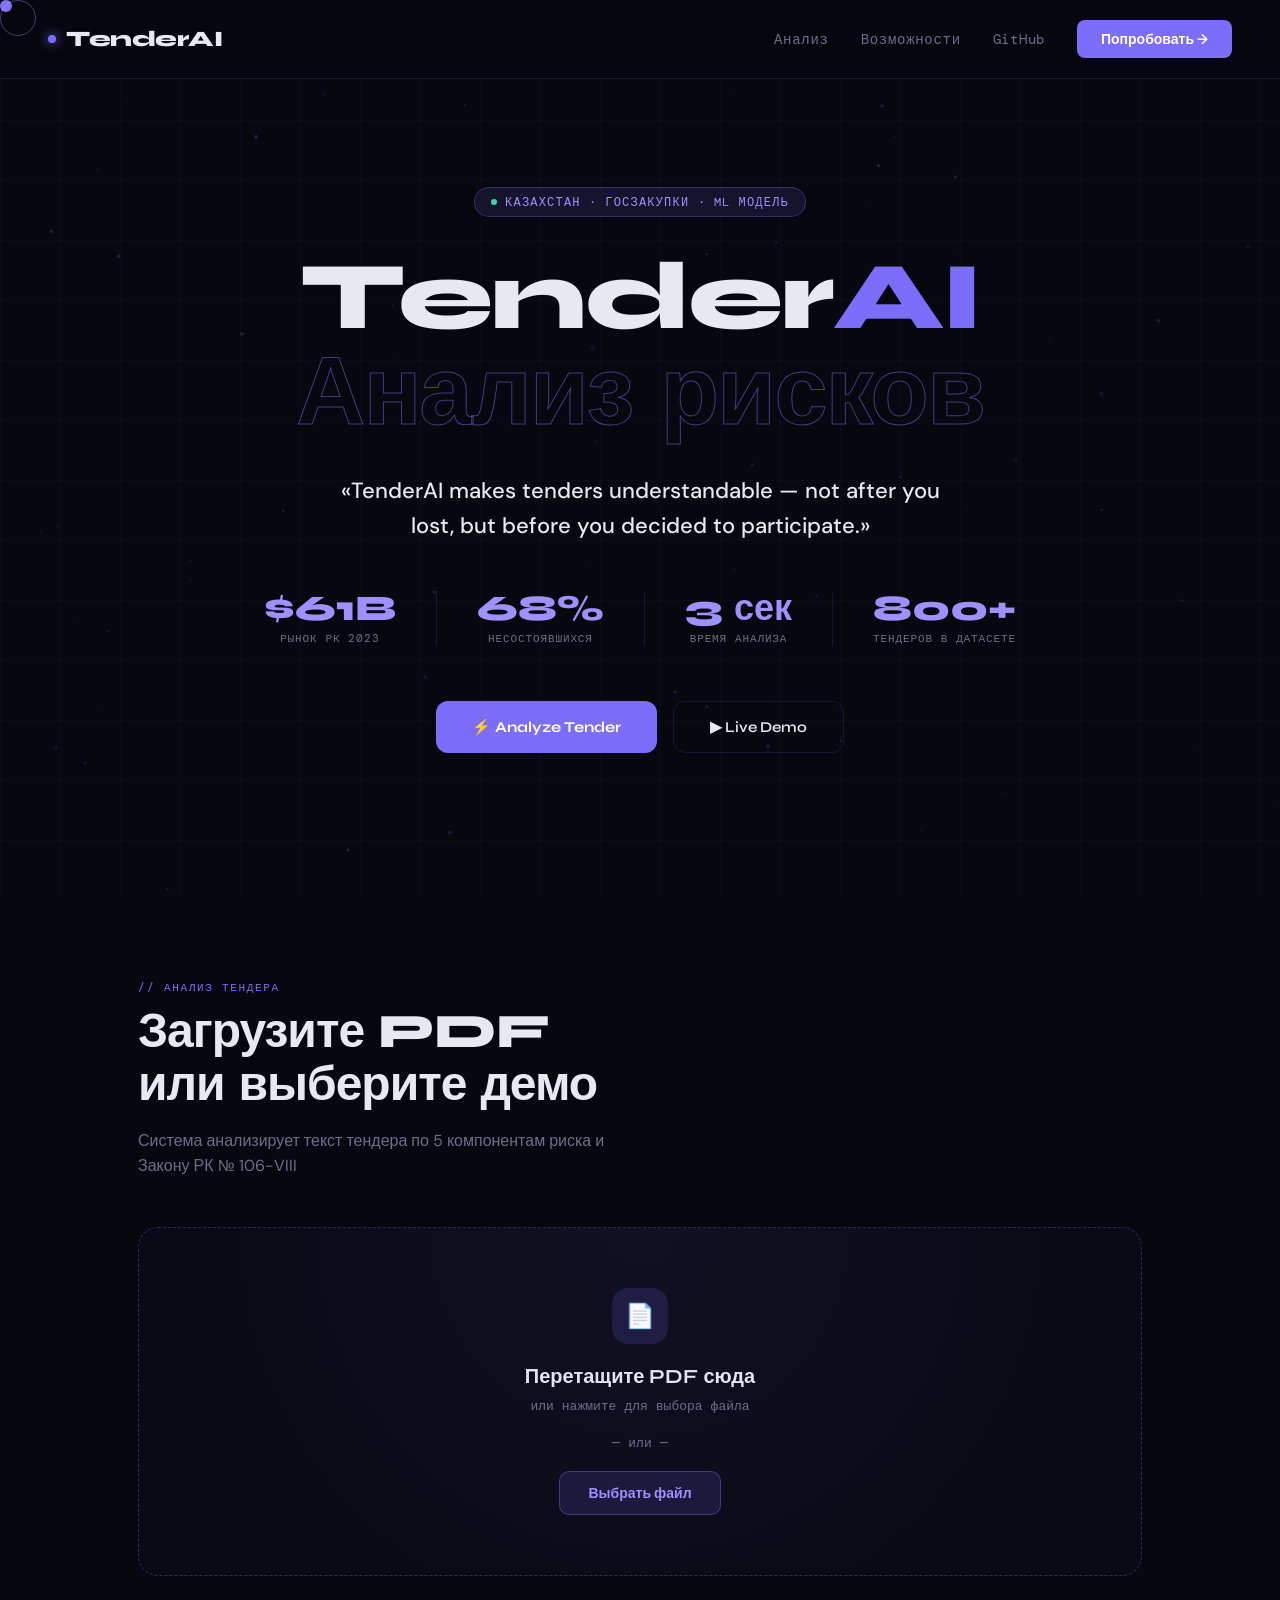
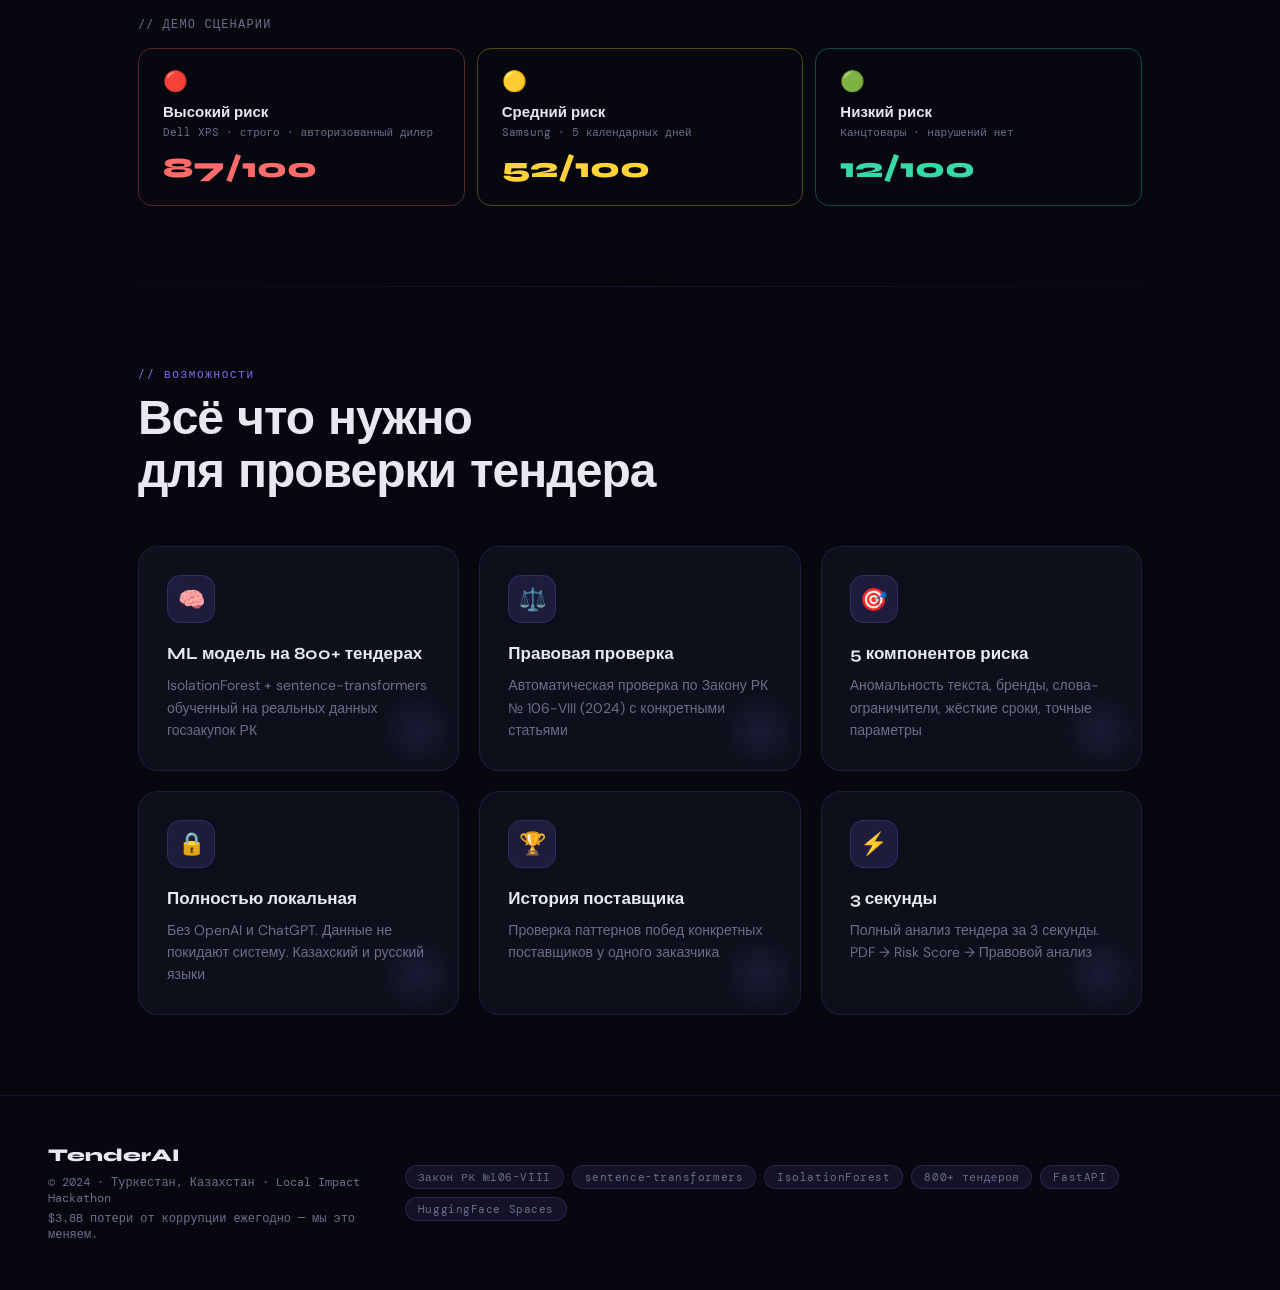
==== commit fddce0e8: "fix api url" ====
--- a/index.html
+++ b/index.html
@@ -1222,7 +1222,7 @@
 // ============================================================
 // BACKEND CONFIG — замени на свой HuggingFace URL после деплоя
 // ============================================================
-const API_URL = null; // например: 'https://USERNAME-tenderai-api.hf.space'
+const API_URL = 'https://entelexiya-tenderai-api.hf.space'; // например: 'https://USERNAME-tenderai-api.hf.space'
 
 // ============================================================
 // CURSOR
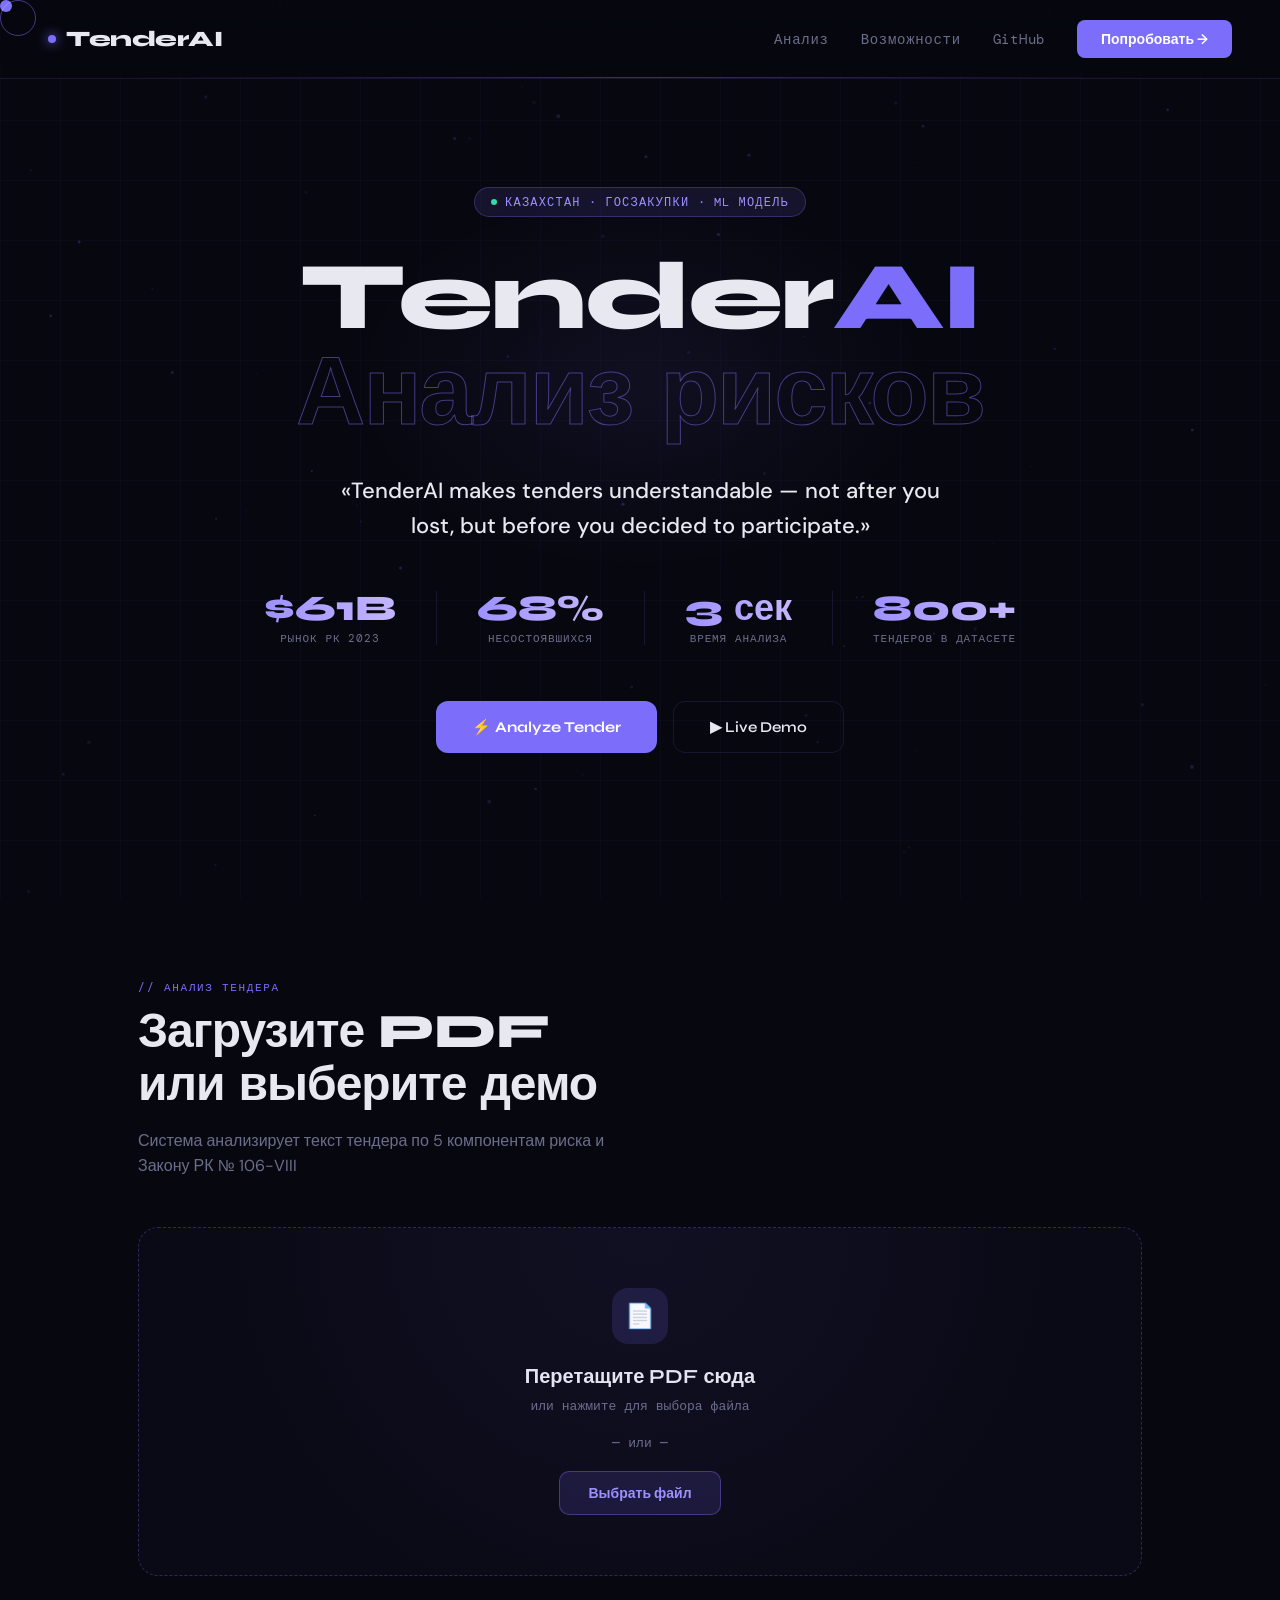
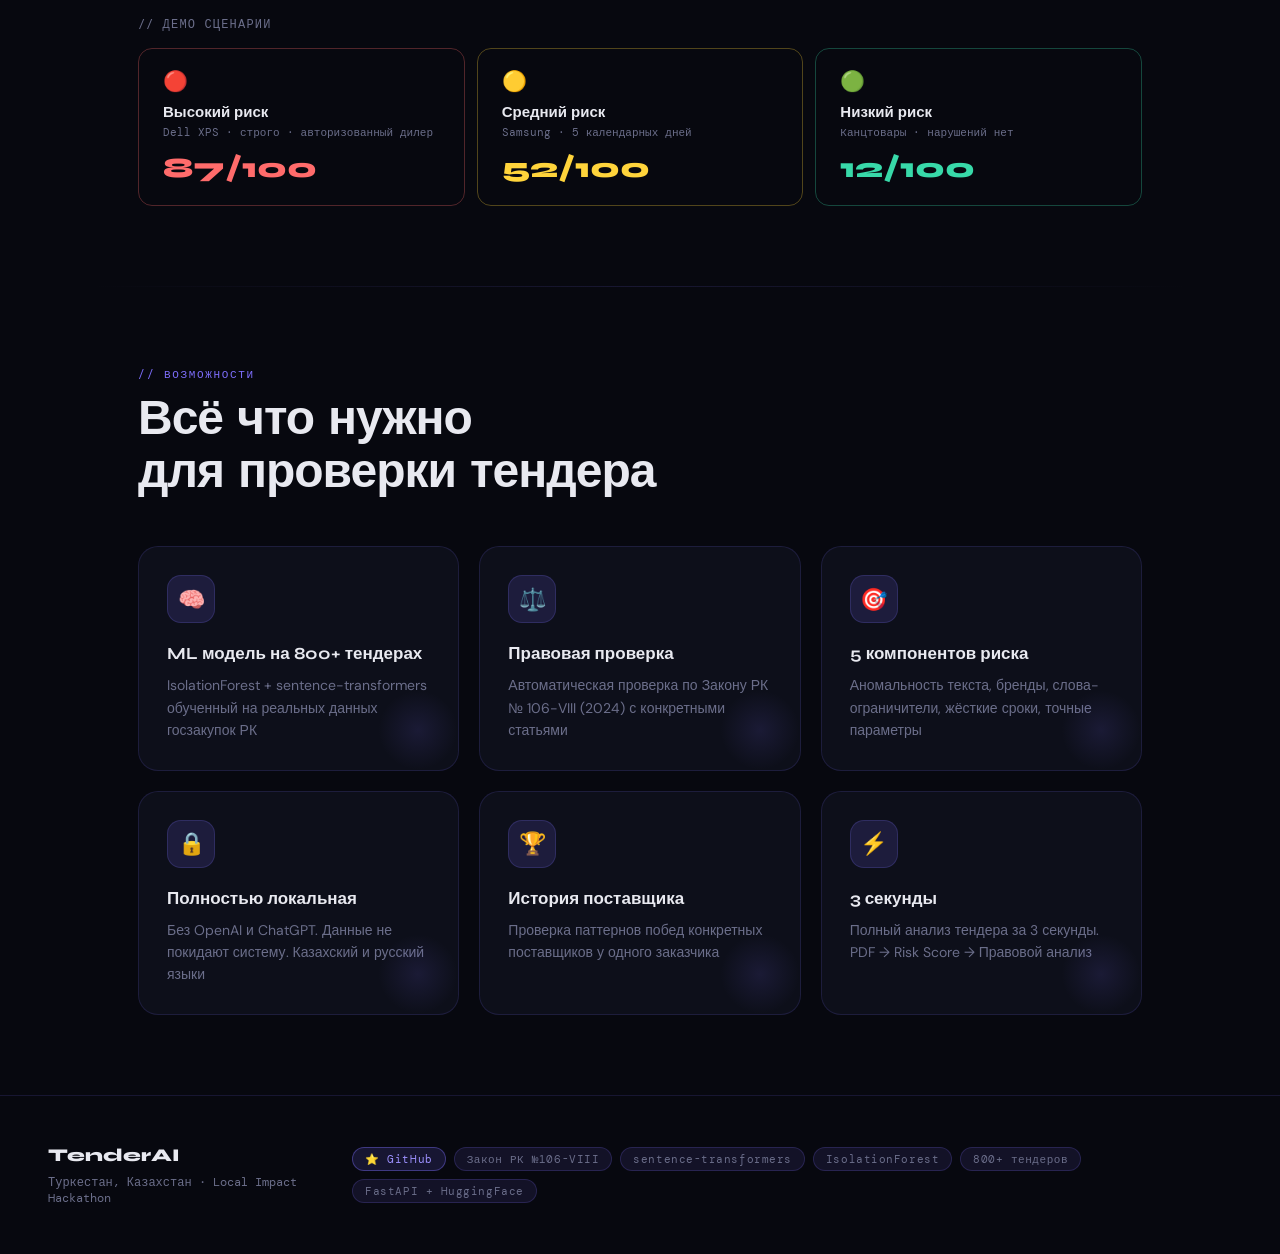
==== commit 6a1f5ecc: "wow effects + footer fix" ====
--- a/index.html
+++ b/index.html
@@ -556,9 +556,9 @@
   transition: all 0.25s;
 }
 .component-card:hover {
-  border-color: rgba(124,109,250,0.4);
-  transform: translateY(-3px);
-  box-shadow: 0 8px 32px rgba(0,0,0,0.3);
+  border-color: rgba(124,109,250,0.6);
+  transform: translateY(-5px);
+  box-shadow: 0 12px 40px rgba(0,0,0,0.4), 0 0 20px rgba(124,109,250,0.1);
 }
 .comp-name {
   font-family: 'DM Mono', monospace;
@@ -800,9 +800,9 @@
   pointer-events: none;
 }
 .feature-card:hover {
-  border-color: rgba(124,109,250,0.35);
-  transform: translateY(-6px);
-  box-shadow: 0 12px 40px rgba(0,0,0,0.4);
+  border-color: rgba(124,109,250,0.5);
+  transform: translateY(-8px);
+  box-shadow: 0 16px 48px rgba(0,0,0,0.5), 0 0 32px rgba(124,109,250,0.15);
 }
 .feature-icon {
   width: 48px; height: 48px;
@@ -854,6 +854,96 @@
   font-size: 11px;
   color: var(--muted);
   letter-spacing: 0.05em;
+  text-decoration: none;
+  transition: all 0.2s;
+}
+.footer-tag-link {
+  color: var(--accent2);
+  border-color: rgba(124,109,250,0.4);
+  background: rgba(124,109,250,0.15);
+}
+.footer-tag-link:hover {
+  background: rgba(124,109,250,0.3);
+  border-color: rgba(124,109,250,0.7);
+  color: white;
+  box-shadow: 0 0 16px rgba(124,109,250,0.3);
+}
+
+/* GLOW LINE under nav */
+nav::after {
+  content: '';
+  position: absolute;
+  bottom: 0; left: 10%; right: 10%;
+  height: 1px;
+  background: linear-gradient(90deg, transparent, rgba(124,109,250,0.4), transparent);
+}
+
+/* HERO GLOW ORB */
+#hero::before {
+  content: '';
+  position: absolute;
+  top: 20%; left: 50%;
+  transform: translateX(-50%);
+  width: 600px; height: 400px;
+  background: radial-gradient(ellipse, rgba(124,109,250,0.08) 0%, transparent 70%);
+  pointer-events: none;
+  z-index: 0;
+}
+
+/* RISK SCORE pulse animation */
+.risk-score-value {
+  animation: scoreGlow 3s ease infinite;
+}
+@keyframes scoreGlow {
+  0%,100% { filter: brightness(1); }
+  50% { filter: brightness(1.15); }
+}
+
+/* SHIMMER on stat values */
+.stat-value {
+  background: linear-gradient(90deg, var(--accent2), #c4b5fd, var(--accent2));
+  background-size: 200% auto;
+  -webkit-background-clip: text;
+  -webkit-text-fill-color: transparent;
+  background-clip: text;
+  animation: shimmer 4s linear infinite;
+}
+@keyframes shimmer {
+  to { background-position: 200% center; }
+}
+
+/* SCAN LINE effect on cards */
+.card-block {
+  position: relative;
+  overflow: hidden;
+}
+.card-block::before {
+  content: '';
+  position: absolute;
+  top: -100%; left: 0; right: 0;
+  height: 2px;
+  background: linear-gradient(90deg, transparent, rgba(124,109,250,0.3), transparent);
+  animation: scanline 6s linear infinite;
+  pointer-events: none;
+}
+@keyframes scanline {
+  to { top: 200%; }
+}
+
+/* NEON border on risk hero */
+.risk-hero {
+  position: relative;
+}
+.risk-hero::after {
+  content: '';
+  position: absolute;
+  inset: 0;
+  border-radius: 24px;
+  padding: 1px;
+  background: linear-gradient(135deg, rgba(124,109,250,0.3), transparent, rgba(124,109,250,0.1));
+  -webkit-mask: linear-gradient(#fff 0 0) content-box, linear-gradient(#fff 0 0);
+  -webkit-mask-composite: xor;
+  pointer-events: none;
 }
 
 /* DIVIDER */
@@ -887,7 +977,7 @@
   <div class="nav-links">
     <a href="#upload">Анализ</a>
     <a href="#features">Возможности</a>
-    <a href="https://github.com" target="_blank">GitHub</a>
+    <a href="https://github.com/entelexiya/tenderai-1" target="_blank">GitHub</a>
     <button class="nav-btn" onclick="scrollToUpload()">Попробовать →</button>
   </div>
 </nav>
@@ -1085,7 +1175,7 @@
     <h2 class="section-title">Всё что нужно<br>для проверки тендера</h2>
   </div>
   <div class="features-grid reveal">
-    <div class="feature-card">
+    <div class="feature-card" style="animation-delay:0.05s">
       <div class="feature-icon">🧠</div>
       <div class="feature-title">ML модель на 800+ тендерах</div>
       <div class="feature-desc">IsolationForest + sentence-transformers обученный на реальных данных госзакупок РК</div>
@@ -1122,16 +1212,15 @@
 <footer>
   <div>
     <div class="footer-brand">TenderAI</div>
-    <div class="footer-copy">© 2024 · Туркестан, Казахстан · Local Impact Hackathon</div>
-    <div class="footer-copy" style="margin-top:4px;">$3.8B потери от коррупции ежегодно — мы это меняем.</div>
+    <div class="footer-copy">Туркестан, Казахстан · Local Impact Hackathon</div>
   </div>
   <div class="footer-tags">
+    <a class="footer-tag footer-tag-link" href="https://github.com/entelexiya/tenderai-1" target="_blank">⭐ GitHub</a>
     <div class="footer-tag">Закон РК №106-VIII</div>
     <div class="footer-tag">sentence-transformers</div>
     <div class="footer-tag">IsolationForest</div>
     <div class="footer-tag">800+ тендеров</div>
-    <div class="footer-tag">FastAPI</div>
-    <div class="footer-tag">HuggingFace Spaces</div>
+    <div class="footer-tag">FastAPI + HuggingFace</div>
   </div>
 </footer>
 
@@ -1222,7 +1311,7 @@
 // ============================================================
 // BACKEND CONFIG — замени на свой HuggingFace URL после деплоя
 // ============================================================
-const API_URL = 'https://entelexiya-tenderai-api.hf.space'; // например: 'https://USERNAME-tenderai-api.hf.space'
+const API_URL = null; // например: 'https://USERNAME-tenderai-api.hf.space'
 
 // ============================================================
 // CURSOR
@@ -1387,7 +1476,7 @@
       const data = await response.json();
       // Normalize color field from backend (red/yellow/green → high/medium/low)
       data.color = data.color === 'red' ? 'high' : data.color === 'yellow' ? 'medium' : data.color === 'green' ? 'low' : data.color;
-      data.title = data.title || file.name.replace(/\.pdf$/i,'');
+      data.title = data.title || (data.requirements && data.requirements.product) || file.name.replace(/\.pdf$/i,'');
       result = data;
     } catch(e) {
       console.warn('Backend error, using heuristic:', e);
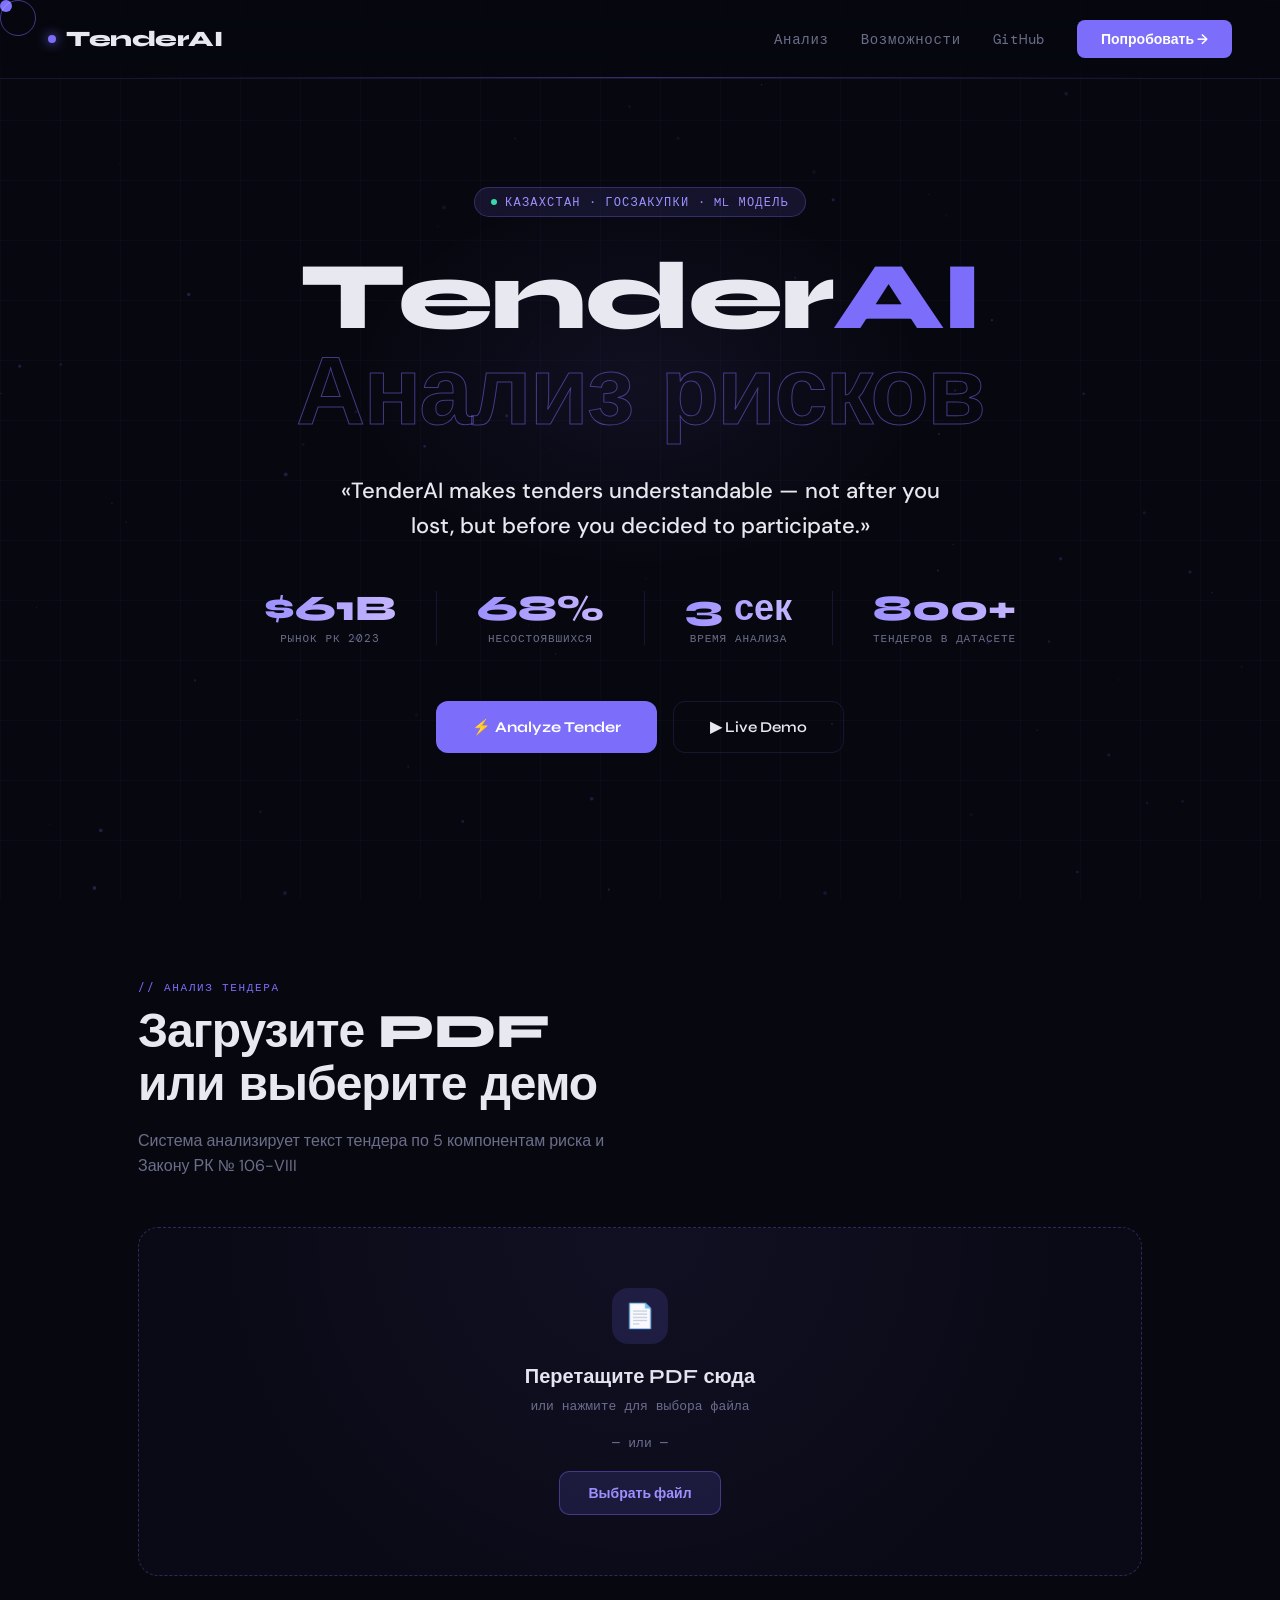
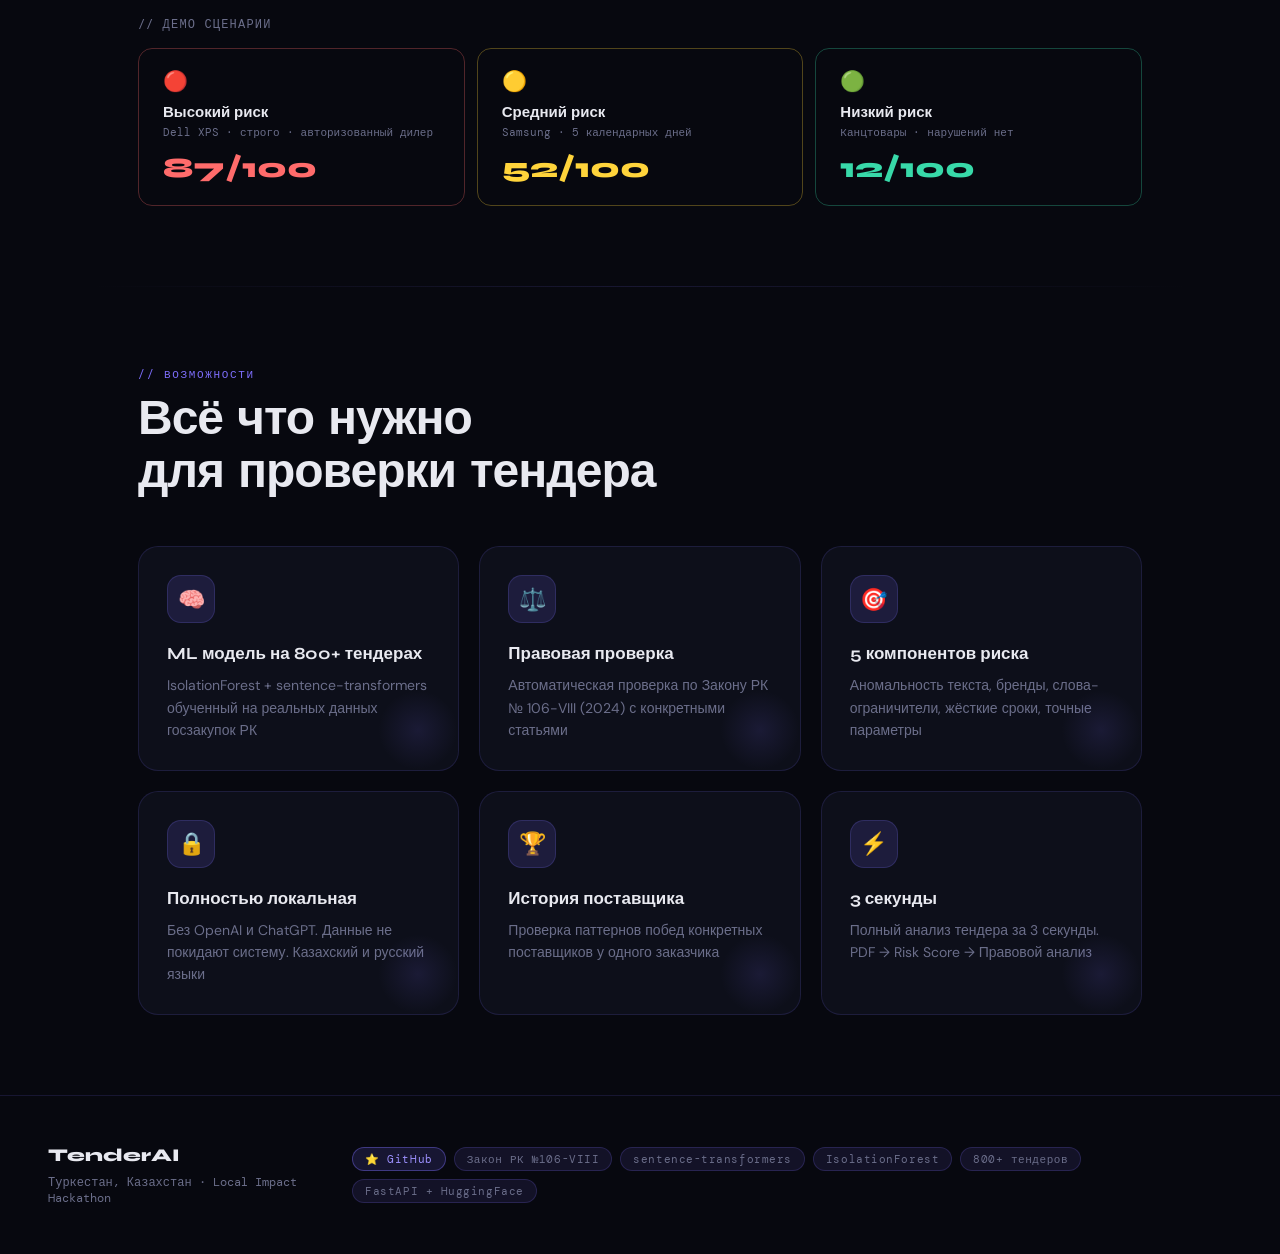
==== commit af77ffb2: "fix api url2" ====
--- a/index.html
+++ b/index.html
@@ -1311,7 +1311,7 @@
 // ============================================================
 // BACKEND CONFIG — замени на свой HuggingFace URL после деплоя
 // ============================================================
-const API_URL = null; // например: 'https://USERNAME-tenderai-api.hf.space'
+const API_URL = 'https://entelexiya-tenderai-api.hf.space'; // например: 'https://USERNAME-tenderai-api.hf.space'
 
 // ============================================================
 // CURSOR
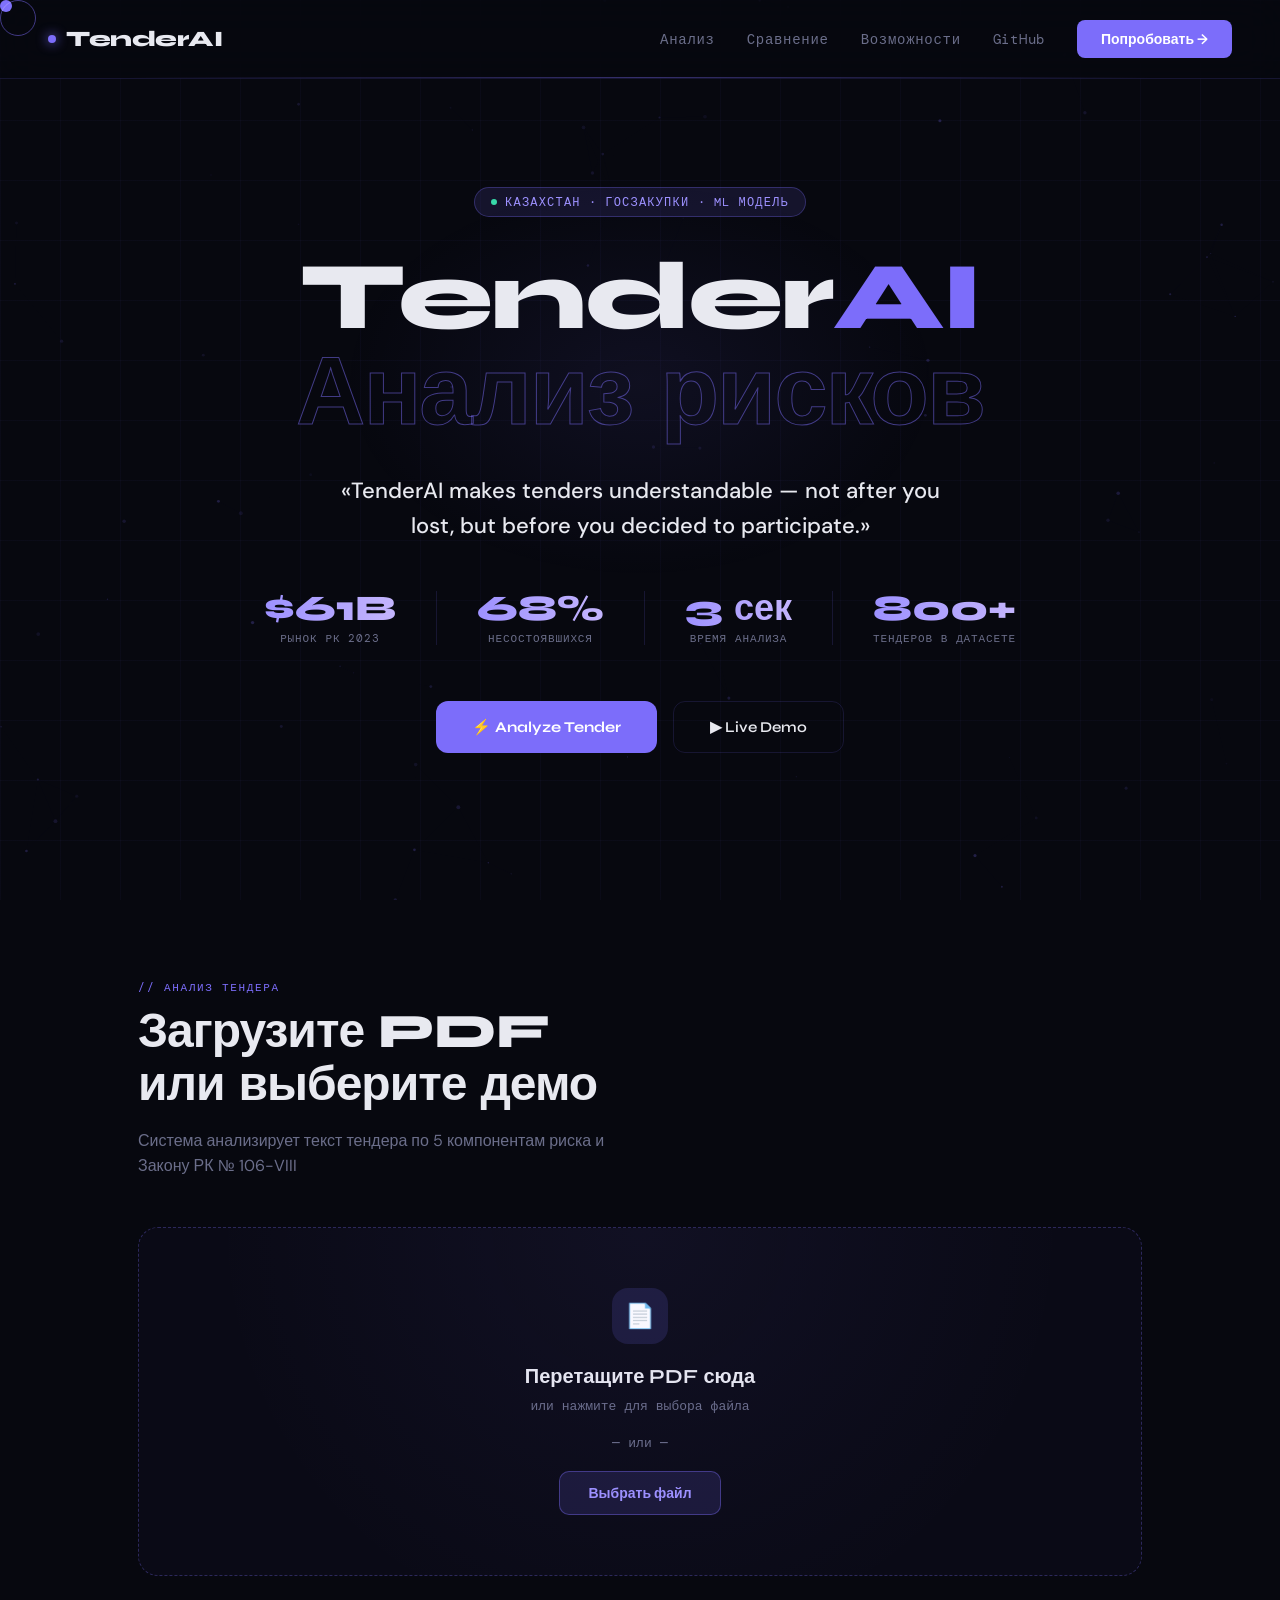
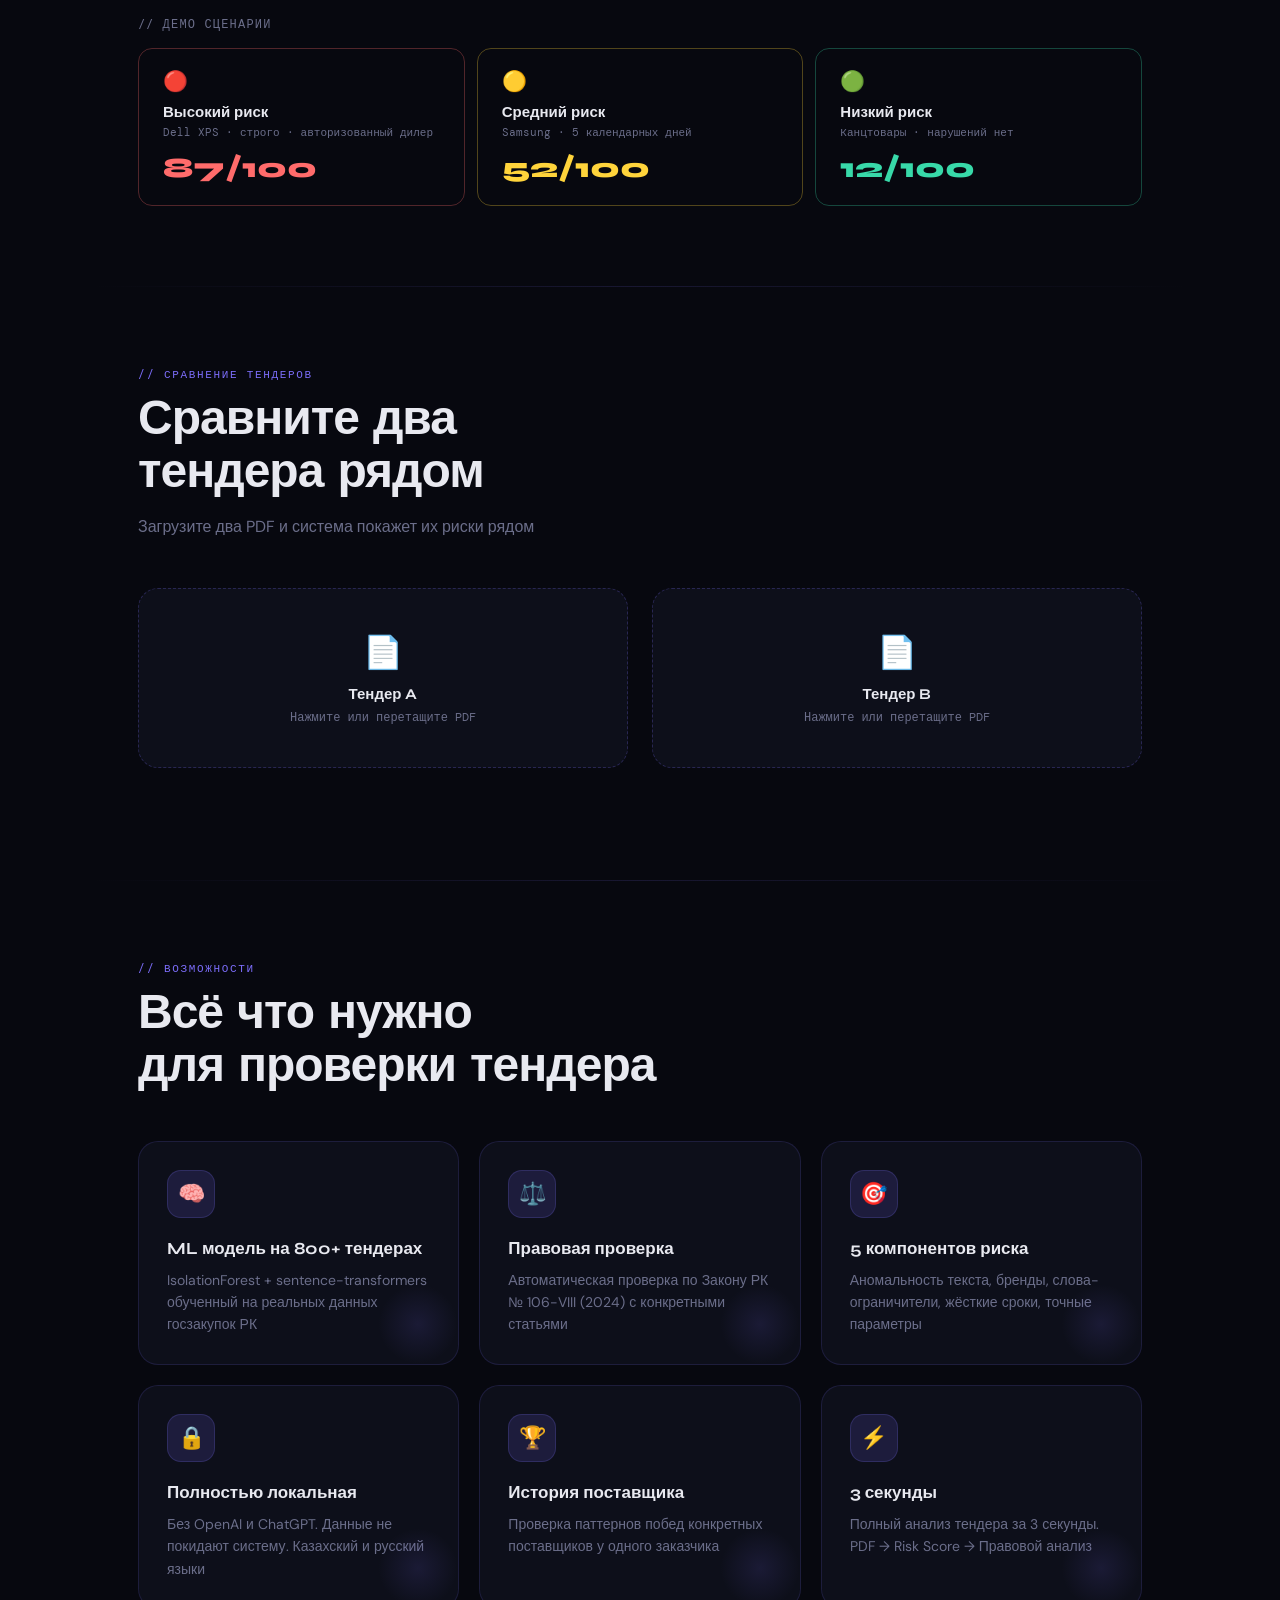
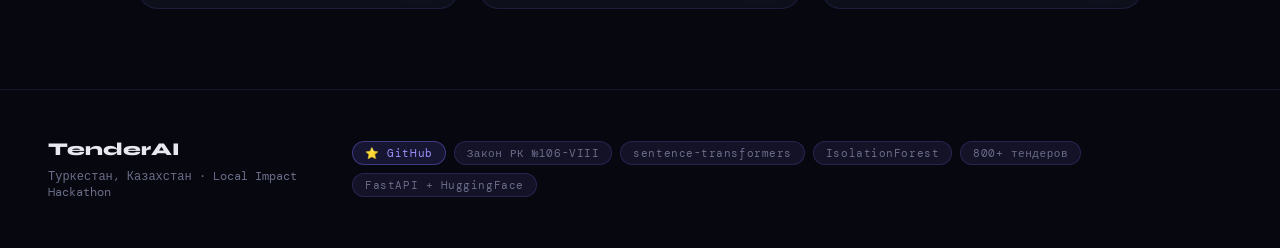
==== commit 91ab17e8: "add compare feature" ====
--- a/index.html
+++ b/index.html
@@ -956,6 +956,168 @@
 
 /* Number counter */
 .counter { display: inline-block; }
+
+/* ============================================================
+   COMPARE SECTION
+   ============================================================ */
+#compare {
+  padding: 80px 48px;
+  max-width: 1100px;
+  margin: 0 auto;
+}
+.compare-grid {
+  display: grid;
+  grid-template-columns: 1fr 1fr;
+  gap: 24px;
+  margin-bottom: 32px;
+}
+@media (max-width: 760px) { .compare-grid { grid-template-columns: 1fr; } }
+
+.compare-slot {
+  background: var(--bg2);
+  border: 1.5px dashed rgba(124,109,250,0.25);
+  border-radius: 20px;
+  padding: 28px;
+  transition: all 0.3s;
+  min-height: 180px;
+  display: flex;
+  flex-direction: column;
+  align-items: center;
+  justify-content: center;
+  text-align: center;
+  cursor: none;
+  position: relative;
+  overflow: hidden;
+}
+.compare-slot:hover { border-color: rgba(124,109,250,0.5); background: rgba(124,109,250,0.05); }
+.compare-slot.loaded {
+  border-style: solid;
+  border-color: rgba(124,109,250,0.3);
+  align-items: flex-start;
+  justify-content: flex-start;
+  text-align: left;
+  cursor: default;
+}
+.compare-slot-icon { font-size: 32px; margin-bottom: 12px; }
+.compare-slot-title {
+  font-family: 'Syne', sans-serif;
+  font-weight: 700;
+  font-size: 15px;
+  margin-bottom: 6px;
+}
+.compare-slot-sub {
+  font-family: 'DM Mono', monospace;
+  font-size: 12px;
+  color: var(--muted);
+}
+.compare-slot input[type=file] { display: none; }
+
+.compare-score-big {
+  font-family: 'Syne', sans-serif;
+  font-weight: 800;
+  font-size: 56px;
+  line-height: 1;
+  letter-spacing: -2px;
+  margin-bottom: 4px;
+}
+.compare-score-label {
+  font-family: 'DM Mono', monospace;
+  font-size: 11px;
+  color: var(--muted);
+  letter-spacing: 0.1em;
+  text-transform: uppercase;
+  margin-bottom: 16px;
+}
+.compare-tender-title {
+  font-family: 'Syne', sans-serif;
+  font-weight: 700;
+  font-size: 14px;
+  margin-bottom: 8px;
+  color: var(--text);
+  line-height: 1.4;
+}
+.compare-level {
+  display: inline-flex; align-items: center; gap: 6px;
+  padding: 4px 12px;
+  border-radius: 8px;
+  font-family: 'DM Mono', monospace;
+  font-size: 12px;
+  margin-bottom: 16px;
+}
+.compare-level.high { background: rgba(255,107,107,0.15); color: var(--red); border: 1px solid rgba(255,107,107,0.3); }
+.compare-level.medium { background: rgba(255,212,59,0.12); color: var(--yellow); border: 1px solid rgba(255,212,59,0.3); }
+.compare-level.low { background: rgba(56,217,169,0.12); color: var(--green); border: 1px solid rgba(56,217,169,0.3); }
+
+.compare-bar-wrap { width: 100%; margin-bottom: 20px; }
+.compare-bar-bg { height: 6px; background: rgba(255,255,255,0.06); border-radius: 100px; overflow: hidden; }
+.compare-bar-fill { height: 100%; border-radius: 100px; transition: width 1.2s cubic-bezier(0.23,1,0.32,1); width: 0; }
+
+.compare-components { width: 100%; }
+.compare-comp-row {
+  display: flex; align-items: center; justify-content: space-between;
+  padding: 8px 0;
+  border-bottom: 1px solid rgba(255,255,255,0.04);
+  font-family: 'DM Mono', monospace;
+  font-size: 12px;
+}
+.compare-comp-row:last-child { border-bottom: none; }
+.compare-comp-name { color: var(--muted); flex: 1; }
+.compare-comp-val { font-weight: 500; min-width: 40px; text-align: right; }
+
+.compare-winner-badge {
+  display: flex; align-items: center; justify-content: center;
+  gap: 16px;
+  background: var(--bg3);
+  border: 1px solid var(--border);
+  border-radius: 16px;
+  padding: 24px 32px;
+  margin-top: 8px;
+  flex-wrap: wrap;
+}
+.compare-winner-side { text-align: center; }
+.compare-winner-label {
+  font-family: 'DM Mono', monospace;
+  font-size: 11px;
+  color: var(--muted);
+  text-transform: uppercase;
+  letter-spacing: 0.1em;
+  margin-bottom: 6px;
+}
+.compare-winner-text {
+  font-family: 'Syne', sans-serif;
+  font-weight: 800;
+  font-size: 20px;
+}
+.compare-vs {
+  font-family: 'Syne', sans-serif;
+  font-weight: 800;
+  font-size: 24px;
+  color: var(--muted);
+}
+.compare-reset-btn {
+  background: rgba(255,107,107,0.1);
+  border: 1px solid rgba(255,107,107,0.25);
+  color: var(--red);
+  padding: 8px 20px;
+  border-radius: 8px;
+  font-family: 'DM Mono', monospace;
+  font-size: 12px;
+  cursor: none;
+  transition: all 0.2s;
+  margin-top: 8px;
+}
+.compare-reset-btn:hover { background: rgba(255,107,107,0.2); }
+.compare-loading-overlay {
+  position: absolute; inset: 0;
+  background: rgba(13,15,26,0.85);
+  display: flex; align-items: center; justify-content: center;
+  border-radius: 20px;
+  font-family: 'DM Mono', monospace;
+  font-size: 13px;
+  color: var(--accent2);
+  gap: 10px;
+}
+
 </style>
 </head>
 <body>
@@ -976,6 +1138,7 @@
   </div>
   <div class="nav-links">
     <a href="#upload">Анализ</a>
+    <a href="#compare">Сравнение</a>
     <a href="#features">Возможности</a>
     <a href="https://github.com/entelexiya/tenderai-1" target="_blank">GitHub</a>
     <button class="nav-btn" onclick="scrollToUpload()">Попробовать →</button>
@@ -1162,6 +1325,43 @@
     <!-- ANALYZE ANOTHER -->
     <div class="analyze-another">
       <button class="btn-primary" onclick="resetAnalysis()">← Анализировать другой тендер</button>
+    </div>
+  </div>
+</section>
+
+
+<div class="section-divider"></div>
+
+<!-- COMPARE -->
+<section id="compare">
+  <div class="reveal">
+    <div class="section-label">// сравнение тендеров</div>
+    <h2 class="section-title">Сравните два<br>тендера рядом</h2>
+    <p class="section-desc">Загрузите два PDF и система покажет их риски рядом</p>
+  </div>
+
+  <div class="compare-grid reveal" id="compare-grid">
+    <!-- SLOT A -->
+    <div class="compare-slot" id="compare-slot-a" onclick="document.getElementById('compare-file-a').click()">
+      <input type="file" id="compare-file-a" accept=".pdf,.txt" onchange="handleCompareFile('a', this)">
+      <div class="compare-slot-icon">📄</div>
+      <div class="compare-slot-title">Тендер A</div>
+      <div class="compare-slot-sub">Нажмите или перетащите PDF</div>
+    </div>
+    <!-- SLOT B -->
+    <div class="compare-slot" id="compare-slot-b" onclick="document.getElementById('compare-file-b').click()">
+      <input type="file" id="compare-file-b" accept=".pdf,.txt" onchange="handleCompareFile('b', this)">
+      <div class="compare-slot-icon">📄</div>
+      <div class="compare-slot-title">Тендер B</div>
+      <div class="compare-slot-sub">Нажмите или перетащите PDF</div>
+    </div>
+  </div>
+
+  <!-- COMPARE RESULT -->
+  <div id="compare-result" style="display:none;">
+    <div class="compare-winner-badge" id="compare-winner-badge"></div>
+    <div style="text-align:center;margin-top:16px;">
+      <button class="compare-reset-btn" onclick="resetCompare()">↺ Сравнить другие</button>
     </div>
   </div>
 </section>
@@ -1311,7 +1511,7 @@
 // ============================================================
 // BACKEND CONFIG — замени на свой HuggingFace URL после деплоя
 // ============================================================
-const API_URL = 'https://entelexiya-tenderai-api.hf.space'; // например: 'https://USERNAME-tenderai-api.hf.space'
+const API_URL = 'https://entelexiya-tenderai-api.hf.space';
 
 // ============================================================
 // CURSOR
@@ -1881,6 +2081,142 @@
 // ANIMATED COUNTERS (Hero stats)
 // ============================================================
 // Simple — already static text, no need for animation since they're always visible
+
+
+// ============================================================
+// COMPARE
+// ============================================================
+const compareData = { a: null, b: null };
+
+async function handleCompareFile(slot, input) {
+  if (!input.files[0]) return;
+  const file = input.files[0];
+  const slotEl = document.getElementById(`compare-slot-${slot}`);
+
+  // Show loading overlay
+  const overlay = document.createElement('div');
+  overlay.className = 'compare-loading-overlay';
+  overlay.innerHTML = '<div class="step-spinner"></div> Анализируем...';
+  slotEl.appendChild(overlay);
+
+  let text = '';
+  try {
+    if (file.type === 'application/pdf' || file.name.endsWith('.pdf')) {
+      text = await extractTextFromPDF(file);
+    } else {
+      text = await file.text();
+    }
+  } catch(e) { text = file.name; }
+
+  let result;
+  if (API_URL) {
+    try {
+      const resp = await fetch(`${API_URL}/analyze`, {
+        method: 'POST',
+        headers: { 'Content-Type': 'application/json' },
+        body: JSON.stringify({ text })
+      });
+      result = await resp.json();
+      const colorMap = { red: 'high', orange: 'medium', green: 'low' };
+      result.color = colorMap[result.color] || result.color;
+      result.title = result.title || (result.requirements && result.requirements.product) || file.name.replace(/\.pdf$/i,'');
+    } catch(e) { result = analyzeText(text, file.name); }
+  } else {
+    result = analyzeText(text, file.name);
+  }
+
+  compareData[slot] = result;
+  slotEl.removeChild(overlay);
+  renderCompareSlot(slot, result);
+
+  if (compareData.a && compareData.b) renderCompareResult();
+}
+
+function renderCompareSlot(slot, data) {
+  const slotEl = document.getElementById(`compare-slot-${slot}`);
+  slotEl.classList.add('loaded');
+  slotEl.onclick = null;
+
+  const compColors = { high: '#ff6b6b', medium: '#ffd43b', low: '#38d9a9' };
+  const color = compColors[data.color];
+
+  const compsHtml = Object.entries(data.components).map(([name, score]) => `
+    <div class="compare-comp-row">
+      <span class="compare-comp-name">${name}</span>
+      <span class="compare-comp-val" style="color:${color}">${score}</span>
+    </div>
+  `).join('');
+
+  slotEl.innerHTML = `
+    <div class="compare-score-big" style="color:${color}">${data.risk_score}</div>
+    <div class="compare-score-label">Risk Score</div>
+    <div class="compare-level ${data.color}">${data.level}</div>
+    <div class="compare-tender-title">${(data.title || '').slice(0,60)}</div>
+    <div class="compare-bar-wrap">
+      <div class="compare-bar-bg">
+        <div class="compare-bar-fill" style="background:${color}" id="cbar-${slot}"></div>
+      </div>
+    </div>
+    <div class="compare-components">${compsHtml}</div>
+  `;
+
+  setTimeout(() => {
+    const bar = document.getElementById(`cbar-${slot}`);
+    if (bar) bar.style.width = data.risk_score + '%';
+  }, 200);
+}
+
+function renderCompareResult() {
+  const a = compareData.a;
+  const b = compareData.b;
+  const resultEl = document.getElementById('compare-result');
+  const badgeEl = document.getElementById('compare-winner-badge');
+
+  const safer = a.risk_score <= b.risk_score ? 'A' : 'B';
+  const diff = Math.abs(a.risk_score - b.risk_score).toFixed(1);
+  const saferColor = safer === 'A'
+    ? (a.color === 'high' ? '#ff6b6b' : a.color === 'medium' ? '#ffd43b' : '#38d9a9')
+    : (b.color === 'high' ? '#ff6b6b' : b.color === 'medium' ? '#ffd43b' : '#38d9a9');
+
+  badgeEl.innerHTML = `
+    <div class="compare-winner-side">
+      <div class="compare-winner-label">Тендер A</div>
+      <div class="compare-winner-text" style="color:${a.color === 'high' ? '#ff6b6b' : a.color === 'medium' ? '#ffd43b' : '#38d9a9'}">${a.risk_score}</div>
+    </div>
+    <div class="compare-vs">VS</div>
+    <div class="compare-winner-side">
+      <div class="compare-winner-label">Тендер B</div>
+      <div class="compare-winner-text" style="color:${b.color === 'high' ? '#ff6b6b' : b.color === 'medium' ? '#ffd43b' : '#38d9a9'}">${b.risk_score}</div>
+    </div>
+    <div style="width:100%;text-align:center;padding-top:8px;border-top:1px solid var(--border);margin-top:8px;">
+      <span style="font-family:'Syne',sans-serif;font-weight:800;font-size:15px;">
+        ✅ Тендер <span style="color:${saferColor}">${safer}</span> безопаснее на <span style="color:${saferColor}">${diff}</span> пунктов
+      </span>
+    </div>
+  `;
+
+  resultEl.style.display = 'block';
+  resultEl.scrollIntoView({ behavior: 'smooth', block: 'nearest' });
+}
+
+function resetCompare() {
+  compareData.a = null;
+  compareData.b = null;
+  document.getElementById('compare-result').style.display = 'none';
+
+  ['a','b'].forEach(slot => {
+    const slotEl = document.getElementById(`compare-slot-${slot}`);
+    slotEl.className = 'compare-slot';
+    slotEl.onclick = () => document.getElementById(`compare-file-${slot}`).click();
+    slotEl.innerHTML = `
+      <input type="file" id="compare-file-${slot}" accept=".pdf,.txt" onchange="handleCompareFile('${slot}', this)">
+      <div class="compare-slot-icon">📄</div>
+      <div class="compare-slot-title">Тендер ${slot.toUpperCase()}</div>
+      <div class="compare-slot-sub">Нажмите или перетащите PDF</div>
+    `;
+  });
+}
+
 </script>
 </body>
 </html>
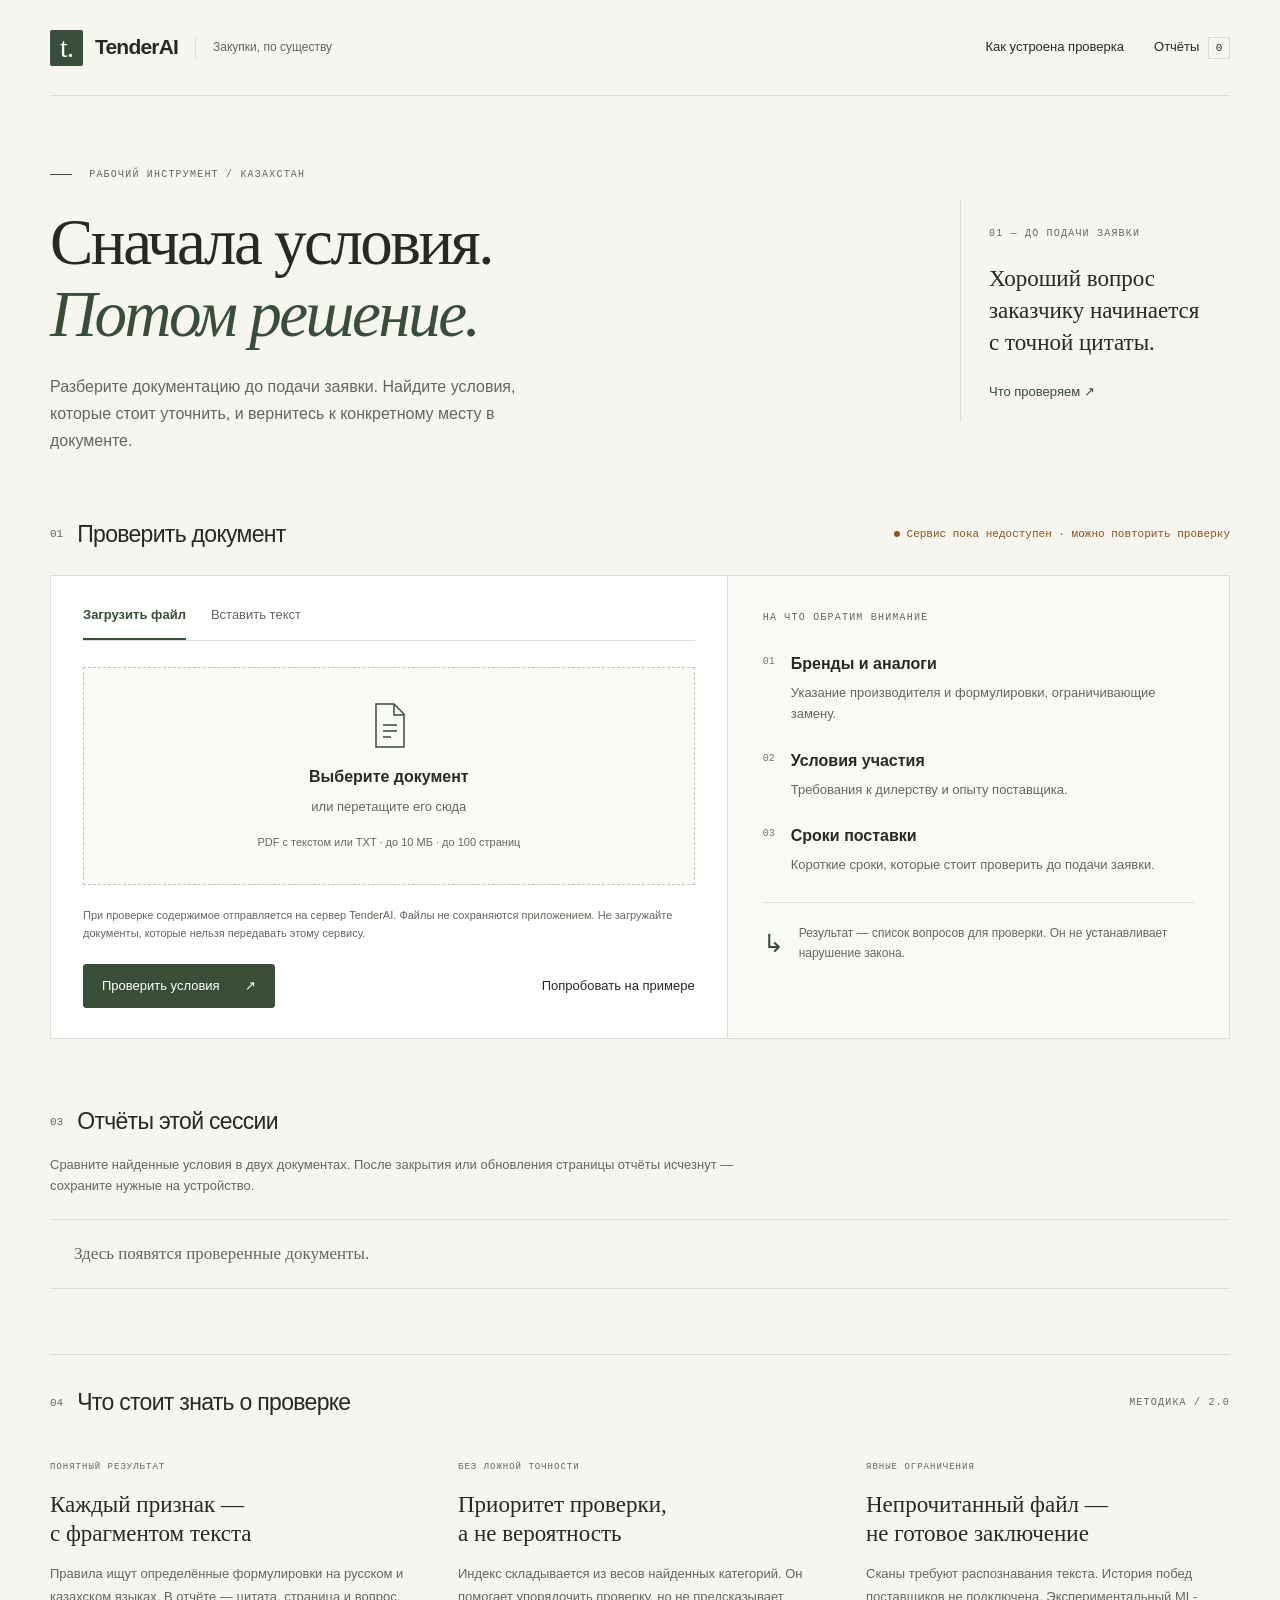
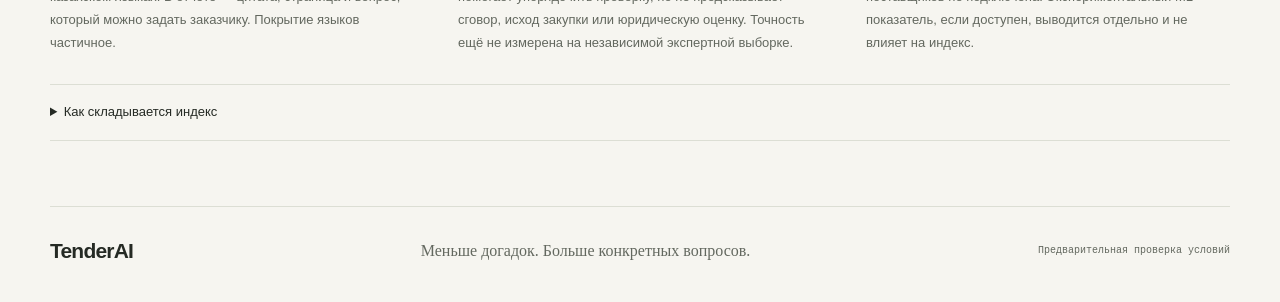
==== commit 6f3d6fa2: "Rebuild TenderAI with explicit document review API and responsive interface" ====
--- a/index.html
+++ b/index.html
@@ -1,2222 +1,321 @@
-<!DOCTYPE html>
-<html lang="en">
-<head>
-<meta charset="UTF-8">
-<meta name="viewport" content="width=device-width, initial-scale=1.0">
-<title>TenderAI — AI Госзакупки Казахстана</title>
-<link rel="preconnect" href="https://fonts.googleapis.com">
-<link rel="preconnect" href="https://fonts.gstatic.com" crossorigin>
-<link href="https://fonts.googleapis.com/css2?family=Syne:wght@400;600;700;800&family=DM+Mono:wght@300;400;500&family=DM+Sans:wght@300;400;500;600&display=swap" rel="stylesheet">
-<style>
-:root {
-  --bg: #07080f;
-  --bg2: #0d0f1a;
-  --bg3: #111322;
-  --accent: #7c6dfa;
-  --accent2: #9d91ff;
-  --green: #38d9a9;
-  --red: #ff6b6b;
-  --yellow: #ffd43b;
-  --text: #e8e9f0;
-  --muted: #6b6e8a;
-  --border: rgba(124,109,250,0.15);
-  --card: rgba(13,15,26,0.8);
-}
-
-*, *::before, *::after { box-sizing: border-box; margin: 0; padding: 0; }
-
-html { scroll-behavior: smooth; }
-
-body {
-  background: var(--bg);
-  color: var(--text);
-  font-family: 'DM Sans', sans-serif;
-  overflow-x: hidden;
-  cursor: none;
-}
-
-/* CUSTOM CURSOR */
-#cursor {
-  width: 12px; height: 12px;
-  background: var(--accent);
-  border-radius: 50%;
-  position: fixed; top: 0; left: 0;
-  pointer-events: none;
-  z-index: 9999;
-  transition: transform 0.15s ease, background 0.2s;
-  mix-blend-mode: screen;
-}
-#cursor-ring {
-  width: 36px; height: 36px;
-  border: 1.5px solid rgba(124,109,250,0.5);
-  border-radius: 50%;
-  position: fixed; top: 0; left: 0;
-  pointer-events: none;
-  z-index: 9998;
-  transition: transform 0.35s cubic-bezier(0.23,1,0.32,1);
-}
-
-/* CANVAS PARTICLES */
-#particles-canvas {
-  position: fixed;
-  top: 0; left: 0;
-  width: 100%; height: 100%;
-  pointer-events: none;
-  z-index: 0;
-  opacity: 0.4;
-}
-
-/* GRID BACKGROUND */
-.grid-bg {
-  position: fixed;
-  top: 0; left: 0; right: 0; bottom: 0;
-  background-image:
-    linear-gradient(rgba(124,109,250,0.04) 1px, transparent 1px),
-    linear-gradient(90deg, rgba(124,109,250,0.04) 1px, transparent 1px);
-  background-size: 60px 60px;
-  pointer-events: none;
-  z-index: 0;
-}
-
-/* NAV */
-nav {
-  position: fixed; top: 0; left: 0; right: 0;
-  z-index: 100;
-  display: flex; align-items: center; justify-content: space-between;
-  padding: 20px 48px;
-  backdrop-filter: blur(20px);
-  background: rgba(7,8,15,0.7);
-  border-bottom: 1px solid var(--border);
-}
-.nav-logo {
-  font-family: 'Syne', sans-serif;
-  font-weight: 800;
-  font-size: 22px;
-  letter-spacing: -0.5px;
-  display: flex; align-items: center; gap: 10px;
-}
-.nav-logo .logo-dot {
-  width: 8px; height: 8px;
-  background: var(--accent);
-  border-radius: 50%;
-  box-shadow: 0 0 12px var(--accent);
-  animation: pulse-dot 2s infinite;
-}
-@keyframes pulse-dot {
-  0%,100% { box-shadow: 0 0 8px var(--accent); }
-  50% { box-shadow: 0 0 20px var(--accent), 0 0 40px rgba(124,109,250,0.3); }
-}
-.nav-links { display: flex; gap: 32px; align-items: center; }
-.nav-links a {
-  font-size: 14px; color: var(--muted);
-  text-decoration: none;
-  font-family: 'DM Mono', monospace;
-  letter-spacing: 0.05em;
-  transition: color 0.2s;
-}
-.nav-links a:hover { color: var(--text); }
-.nav-btn {
-  background: var(--accent);
-  color: white;
-  border: none;
-  padding: 10px 24px;
-  border-radius: 8px;
-  font-family: 'DM Sans', sans-serif;
-  font-weight: 600;
-  font-size: 14px;
-  cursor: none;
-  transition: all 0.2s;
-}
-.nav-btn:hover {
-  background: var(--accent2);
-  box-shadow: 0 0 24px rgba(124,109,250,0.4);
-}
-
-/* SECTIONS */
-section { position: relative; z-index: 1; }
-
-/* HERO */
-#hero {
-  min-height: 100vh;
-  display: flex; align-items: center; justify-content: center;
-  flex-direction: column;
-  text-align: center;
-  padding: 120px 48px 80px;
-}
-.hero-badge {
-  display: inline-flex; align-items: center; gap: 8px;
-  background: rgba(124,109,250,0.12);
-  border: 1px solid rgba(124,109,250,0.3);
-  border-radius: 100px;
-  padding: 6px 16px;
-  font-family: 'DM Mono', monospace;
-  font-size: 12px;
-  color: var(--accent2);
-  letter-spacing: 0.1em;
-  text-transform: uppercase;
-  margin-bottom: 32px;
-  animation: fadeUp 0.8s ease both;
-}
-.hero-badge .badge-dot {
-  width: 6px; height: 6px;
-  background: var(--green);
-  border-radius: 50%;
-  animation: pulse-dot 2s infinite;
-}
-.hero-title {
-  font-family: 'Syne', sans-serif;
-  font-weight: 800;
-  font-size: clamp(52px, 8vw, 96px);
-  line-height: 1.0;
-  letter-spacing: -2px;
-  margin-bottom: 8px;
-  animation: fadeUp 0.8s 0.1s ease both;
-}
-.hero-title .accent { color: var(--accent); }
-.hero-title .glow {
-  -webkit-text-stroke: 1px rgba(124,109,250,0.5);
-  color: transparent;
-}
-.hero-subtitle {
-  font-size: clamp(16px, 2.5vw, 22px);
-  color: var(--muted);
-  max-width: 600px;
-  line-height: 1.6;
-  margin: 24px auto 48px;
-  animation: fadeUp 0.8s 0.2s ease both;
-  font-style: italic;
-}
-.hero-subtitle em { color: var(--text); font-style: normal; font-weight: 500; }
-
-.hero-stats {
-  display: flex; gap: 40px; justify-content: center;
-  margin-bottom: 56px;
-  flex-wrap: wrap;
-  animation: fadeUp 0.8s 0.3s ease both;
-}
-.stat-item { text-align: center; }
-.stat-value {
-  font-family: 'Syne', sans-serif;
-  font-weight: 800;
-  font-size: 36px;
-  line-height: 1;
-  color: var(--accent2);
-}
-.stat-label {
-  font-family: 'DM Mono', monospace;
-  font-size: 11px;
-  color: var(--muted);
-  letter-spacing: 0.08em;
-  text-transform: uppercase;
-  margin-top: 4px;
-}
-.stat-divider { width: 1px; background: var(--border); }
-
-.hero-btns {
-  display: flex; gap: 16px; justify-content: center;
-  animation: fadeUp 0.8s 0.4s ease both;
-}
-.btn-primary {
-  background: var(--accent);
-  color: white; border: none;
-  padding: 16px 36px;
-  border-radius: 12px;
-  font-family: 'Syne', sans-serif;
-  font-weight: 700;
-  font-size: 15px;
-  cursor: none;
-  transition: all 0.25s;
-  display: flex; align-items: center; gap: 8px;
-}
-.btn-primary:hover {
-  transform: translateY(-2px);
-  box-shadow: 0 8px 32px rgba(124,109,250,0.5);
-  background: var(--accent2);
-}
-.btn-secondary {
-  background: transparent;
-  color: var(--text);
-  border: 1px solid var(--border);
-  padding: 16px 36px;
-  border-radius: 12px;
-  font-family: 'Syne', sans-serif;
-  font-weight: 600;
-  font-size: 15px;
-  cursor: none;
-  transition: all 0.25s;
-  display: flex; align-items: center; gap: 8px;
-}
-.btn-secondary:hover {
-  border-color: rgba(124,109,250,0.5);
-  background: rgba(124,109,250,0.07);
-}
-
-@keyframes fadeUp {
-  from { opacity: 0; transform: translateY(24px); }
-  to { opacity: 1; transform: translateY(0); }
-}
-
-/* SCROLL REVEAL */
-.reveal {
-  opacity: 0;
-  transform: translateY(32px);
-  transition: opacity 0.7s ease, transform 0.7s ease;
-}
-.reveal.visible {
-  opacity: 1;
-  transform: none;
-}
-
-/* UPLOAD SECTION */
-#upload {
-  padding: 80px 48px;
-  max-width: 1100px;
-  margin: 0 auto;
-}
-.section-label {
-  font-family: 'DM Mono', monospace;
-  font-size: 11px;
-  color: var(--accent);
-  letter-spacing: 0.15em;
-  text-transform: uppercase;
-  margin-bottom: 12px;
-}
-.section-title {
-  font-family: 'Syne', sans-serif;
-  font-weight: 800;
-  font-size: clamp(28px, 4vw, 48px);
-  letter-spacing: -1px;
-  line-height: 1.1;
-  margin-bottom: 16px;
-}
-.section-desc {
-  color: var(--muted);
-  font-size: 16px;
-  line-height: 1.6;
-  max-width: 500px;
-  margin-bottom: 48px;
-}
-
-/* DROP ZONE */
-.drop-zone {
-  border: 1.5px dashed rgba(124,109,250,0.3);
-  border-radius: 20px;
-  padding: 60px 40px;
-  text-align: center;
-  background: rgba(124,109,250,0.03);
-  transition: all 0.3s;
-  margin-bottom: 32px;
-  position: relative;
-  overflow: hidden;
-}
-.drop-zone::before {
-  content: '';
-  position: absolute; inset: 0;
-  background: radial-gradient(circle at 50% 0%, rgba(124,109,250,0.06), transparent 70%);
-  pointer-events: none;
-}
-.drop-zone:hover, .drop-zone.drag-over {
-  border-color: rgba(124,109,250,0.6);
-  background: rgba(124,109,250,0.06);
-}
-.drop-icon {
-  width: 56px; height: 56px;
-  background: rgba(124,109,250,0.15);
-  border-radius: 16px;
-  display: flex; align-items: center; justify-content: center;
-  margin: 0 auto 20px;
-  font-size: 24px;
-}
-.drop-title {
-  font-family: 'Syne', sans-serif;
-  font-weight: 700;
-  font-size: 20px;
-  margin-bottom: 8px;
-}
-.drop-sub {
-  font-family: 'DM Mono', monospace;
-  font-size: 13px;
-  color: var(--muted);
-}
-.drop-or {
-  margin: 20px 0;
-  color: var(--muted);
-  font-size: 13px;
-  font-family: 'DM Mono', monospace;
-}
-.btn-upload {
-  background: rgba(124,109,250,0.15);
-  border: 1px solid rgba(124,109,250,0.4);
-  color: var(--accent2);
-  padding: 12px 28px;
-  border-radius: 10px;
-  font-family: 'DM Sans', sans-serif;
-  font-weight: 600;
-  font-size: 14px;
-  cursor: none;
-  transition: all 0.2s;
-}
-.btn-upload:hover {
-  background: rgba(124,109,250,0.25);
-}
-#file-input { display: none; }
-
-/* DEMO BUTTONS */
-.demo-section { margin-top: 40px; }
-.demo-label {
-  font-family: 'DM Mono', monospace;
-  font-size: 12px;
-  color: var(--muted);
-  letter-spacing: 0.1em;
-  text-transform: uppercase;
-  margin-bottom: 16px;
-}
-.demo-btns { display: flex; gap: 12px; flex-wrap: wrap; }
-.demo-btn {
-  flex: 1; min-width: 200px;
-  padding: 20px 24px;
-  border-radius: 14px;
-  border: 1px solid;
-  background: transparent;
-  cursor: none;
-  transition: all 0.25s;
-  text-align: left;
-}
-.demo-btn-high { border-color: rgba(255,107,107,0.3); }
-.demo-btn-high:hover { background: rgba(255,107,107,0.07); border-color: rgba(255,107,107,0.6); }
-.demo-btn-med { border-color: rgba(255,212,59,0.3); }
-.demo-btn-med:hover { background: rgba(255,212,59,0.07); border-color: rgba(255,212,59,0.6); }
-.demo-btn-low { border-color: rgba(56,217,169,0.3); }
-.demo-btn-low:hover { background: rgba(56,217,169,0.07); border-color: rgba(56,217,169,0.6); }
-
-.demo-btn-icon { font-size: 20px; margin-bottom: 10px; display: block; }
-.demo-btn-title {
-  font-family: 'Syne', sans-serif;
-  font-weight: 700;
-  font-size: 15px;
-  margin-bottom: 4px;
-  color: var(--text);
-}
-.demo-btn-sub {
-  font-family: 'DM Mono', monospace;
-  font-size: 11px;
-  color: var(--muted);
-}
-.demo-btn-score {
-  font-family: 'Syne', sans-serif;
-  font-weight: 800;
-  font-size: 28px;
-  margin-top: 12px;
-}
-.demo-btn-high .demo-btn-score { color: var(--red); }
-.demo-btn-med .demo-btn-score { color: var(--yellow); }
-.demo-btn-low .demo-btn-score { color: var(--green); }
-
-/* LOADING */
-#loading {
-  display: none;
-  padding: 60px 0;
-  text-align: center;
-}
-.loading-steps { display: flex; flex-direction: column; gap: 16px; max-width: 400px; margin: 32px auto 0; }
-.loading-step {
-  display: flex; align-items: center; gap: 16px;
-  padding: 14px 20px;
-  border-radius: 12px;
-  background: var(--bg2);
-  border: 1px solid var(--border);
-  font-family: 'DM Mono', monospace;
-  font-size: 13px;
-  color: var(--muted);
-  transition: all 0.3s;
-}
-.loading-step.active { color: var(--text); border-color: rgba(124,109,250,0.4); background: rgba(124,109,250,0.08); }
-.loading-step.done { color: var(--green); border-color: rgba(56,217,169,0.3); }
-.step-icon { width: 24px; height: 24px; flex-shrink: 0; display: flex; align-items: center; justify-content: center; }
-.step-spinner {
-  width: 16px; height: 16px;
-  border: 2px solid rgba(124,109,250,0.2);
-  border-top-color: var(--accent);
-  border-radius: 50%;
-  animation: spin 0.8s linear infinite;
-}
-@keyframes spin { to { transform: rotate(360deg); } }
-.loading-title {
-  font-family: 'Syne', sans-serif;
-  font-weight: 700;
-  font-size: 24px;
-}
-.loading-sub { color: var(--muted); font-family: 'DM Mono', monospace; font-size: 13px; margin-top: 8px; }
-
-/* RESULTS */
-#results { display: none; padding: 0 0 80px; }
-
-/* RISK HERO */
-.risk-hero {
-  background: var(--bg2);
-  border-radius: 24px;
-  border: 1px solid var(--border);
-  padding: 48px;
-  margin-bottom: 32px;
-  display: flex; align-items: center; gap: 48px;
-  flex-wrap: wrap;
-  position: relative;
-  overflow: hidden;
-}
-.risk-hero::before {
-  content: '';
-  position: absolute;
-  top: -60px; right: -60px;
-  width: 300px; height: 300px;
-  border-radius: 50%;
-  opacity: 0.07;
-}
-.risk-hero.high::before { background: var(--red); }
-.risk-hero.medium::before { background: var(--yellow); }
-.risk-hero.low::before { background: var(--green); }
-
-.risk-score-wrap { flex-shrink: 0; }
-.risk-score-value {
-  font-family: 'Syne', sans-serif;
-  font-weight: 800;
-  font-size: 96px;
-  line-height: 1;
-  letter-spacing: -4px;
-}
-.risk-hero.high .risk-score-value { color: var(--red); }
-.risk-hero.medium .risk-score-value { color: var(--yellow); }
-.risk-hero.low .risk-score-value { color: var(--green); }
-.risk-score-label {
-  font-family: 'DM Mono', monospace;
-  font-size: 13px;
-  color: var(--muted);
-  letter-spacing: 0.1em;
-  text-transform: uppercase;
-}
-
-.risk-info { flex: 1; min-width: 260px; }
-.risk-level {
-  display: inline-flex; align-items: center; gap: 8px;
-  padding: 6px 14px;
-  border-radius: 8px;
-  font-family: 'DM Mono', monospace;
-  font-size: 13px;
-  font-weight: 500;
-  margin-bottom: 16px;
-}
-.risk-hero.high .risk-level { background: rgba(255,107,107,0.15); color: var(--red); border: 1px solid rgba(255,107,107,0.3); }
-.risk-hero.medium .risk-level { background: rgba(255,212,59,0.12); color: var(--yellow); border: 1px solid rgba(255,212,59,0.3); }
-.risk-hero.low .risk-level { background: rgba(56,217,169,0.12); color: var(--green); border: 1px solid rgba(56,217,169,0.3); }
-
-.risk-title {
-  font-family: 'Syne', sans-serif;
-  font-weight: 700;
-  font-size: 22px;
-  margin-bottom: 12px;
-}
-.risk-recommendation {
-  font-size: 15px;
-  color: var(--muted);
-  line-height: 1.6;
-  margin-bottom: 24px;
-}
-
-.risk-bar-wrap { margin-top: 16px; }
-.risk-bar-bg {
-  height: 8px;
-  background: rgba(255,255,255,0.06);
-  border-radius: 100px;
-  overflow: hidden;
-}
-.risk-bar-fill {
-  height: 100%;
-  border-radius: 100px;
-  transition: width 1.2s cubic-bezier(0.23,1,0.32,1);
-  width: 0;
-}
-.risk-hero.high .risk-bar-fill { background: linear-gradient(90deg, #ff6b6b, #ff9f9f); }
-.risk-hero.medium .risk-bar-fill { background: linear-gradient(90deg, #ffd43b, #ffe67a); }
-.risk-hero.low .risk-bar-fill { background: linear-gradient(90deg, #38d9a9, #63e6be); }
-
-/* COMPONENTS */
-.components-grid {
-  display: grid;
-  grid-template-columns: repeat(5, 1fr);
-  gap: 12px;
-  margin-bottom: 32px;
-}
-@media (max-width: 900px) { .components-grid { grid-template-columns: repeat(3, 1fr); } }
-@media (max-width: 600px) { .components-grid { grid-template-columns: 1fr 1fr; } }
-
-.component-card {
-  background: var(--bg2);
-  border: 1px solid var(--border);
-  border-radius: 16px;
-  padding: 20px 16px;
-  transition: all 0.25s;
-}
-.component-card:hover {
-  border-color: rgba(124,109,250,0.6);
-  transform: translateY(-5px);
-  box-shadow: 0 12px 40px rgba(0,0,0,0.4), 0 0 20px rgba(124,109,250,0.1);
-}
-.comp-name {
-  font-family: 'DM Mono', monospace;
-  font-size: 11px;
-  color: var(--muted);
-  letter-spacing: 0.05em;
-  margin-bottom: 12px;
-  line-height: 1.4;
-}
-.comp-score {
-  font-family: 'Syne', sans-serif;
-  font-weight: 800;
-  font-size: 32px;
-  line-height: 1;
-  margin-bottom: 10px;
-}
-.comp-bar {
-  height: 4px;
-  background: rgba(255,255,255,0.06);
-  border-radius: 100px;
-  overflow: hidden;
-}
-.comp-bar-fill {
-  height: 100%;
-  border-radius: 100px;
-  transition: width 1s ease;
-  width: 0;
-}
-
-/* TWO COLUMN */
-.two-col { display: grid; grid-template-columns: 1fr 1fr; gap: 24px; margin-bottom: 32px; }
-@media (max-width: 760px) { .two-col { grid-template-columns: 1fr; } }
-
-.card-block {
-  background: var(--bg2);
-  border: 1px solid var(--border);
-  border-radius: 20px;
-  padding: 28px;
-}
-.card-block-title {
-  font-family: 'Syne', sans-serif;
-  font-weight: 700;
-  font-size: 16px;
-  margin-bottom: 20px;
-  display: flex; align-items: center; gap: 10px;
-}
-.card-block-title .icon {
-  width: 32px; height: 32px;
-  background: rgba(124,109,250,0.15);
-  border-radius: 8px;
-  display: flex; align-items: center; justify-content: center;
-  font-size: 15px;
-}
-
-/* LEGAL */
-.legal-item {
-  padding: 14px 16px;
-  border-radius: 12px;
-  margin-bottom: 10px;
-  display: flex; align-items: flex-start; gap: 12px;
-  border: 1px solid;
-  transition: all 0.2s;
-}
-.legal-item:hover { transform: translateX(4px); }
-.legal-item.violation { background: rgba(255,107,107,0.07); border-color: rgba(255,107,107,0.25); }
-.legal-item.warning { background: rgba(255,212,59,0.07); border-color: rgba(255,212,59,0.2); }
-.legal-item.ok { background: rgba(56,217,169,0.07); border-color: rgba(56,217,169,0.2); }
-.legal-icon { font-size: 16px; flex-shrink: 0; margin-top: 2px; }
-.legal-article {
-  font-family: 'DM Mono', monospace;
-  font-size: 11px;
-  letter-spacing: 0.05em;
-  margin-bottom: 4px;
-}
-.legal-item.violation .legal-article { color: var(--red); }
-.legal-item.warning .legal-article { color: var(--yellow); }
-.legal-item.ok .legal-article { color: var(--green); }
-.legal-message { font-size: 13px; color: var(--muted); line-height: 1.5; }
-.legal-found {
-  font-family: 'DM Mono', monospace;
-  font-size: 11px;
-  color: var(--muted);
-  margin-top: 4px;
-  padding: 3px 8px;
-  background: rgba(255,255,255,0.04);
-  border-radius: 4px;
-  display: inline-block;
-}
-
-/* REQUIREMENTS */
-.req-item {
-  display: flex; align-items: center; gap: 14px;
-  padding: 14px 0;
-  border-bottom: 1px solid rgba(255,255,255,0.04);
-}
-.req-item:last-child { border-bottom: none; }
-.req-icon {
-  width: 36px; height: 36px;
-  border-radius: 10px;
-  background: rgba(124,109,250,0.12);
-  display: flex; align-items: center; justify-content: center;
-  font-size: 16px;
-  flex-shrink: 0;
-}
-.req-label {
-  font-family: 'DM Mono', monospace;
-  font-size: 11px;
-  color: var(--muted);
-  letter-spacing: 0.05em;
-  text-transform: uppercase;
-  margin-bottom: 2px;
-}
-.req-value {
-  font-family: 'Syne', sans-serif;
-  font-weight: 600;
-  font-size: 15px;
-  color: var(--text);
-}
-
-/* WINNER */
-.winner-card {
-  background: var(--bg3);
-  border-radius: 14px;
-  border: 1px solid rgba(56,217,169,0.2);
-  padding: 16px 20px;
-  margin-top: 16px;
-}
-.winner-badge {
-  display: inline-flex; align-items: center; gap: 6px;
-  font-family: 'DM Mono', monospace;
-  font-size: 11px;
-  color: var(--green);
-  margin-bottom: 8px;
-  letter-spacing: 0.05em;
-}
-.winner-name {
-  font-family: 'Syne', sans-serif;
-  font-weight: 700;
-  font-size: 16px;
-  color: var(--text);
-  margin-bottom: 4px;
-}
-.winner-stats {
-  font-family: 'DM Mono', monospace;
-  font-size: 12px;
-  color: var(--muted);
-}
-
-/* HEATMAP */
-.heatmap-section {
-  background: var(--bg2);
-  border: 1px solid var(--border);
-  border-radius: 20px;
-  padding: 28px;
-  margin-bottom: 32px;
-}
-.heatmap-title {
-  font-family: 'Syne', sans-serif;
-  font-weight: 700;
-  font-size: 16px;
-  margin-bottom: 20px;
-  display: flex; align-items: center; gap: 10px;
-}
-.heatmap-text {
-  font-family: 'DM Sans', sans-serif;
-  font-size: 14px;
-  line-height: 2;
-  color: #8b8fa8;
-}
-.heatmap-text .highlight-high {
-  background: rgba(255,107,107,0.25);
-  color: var(--red);
-  padding: 2px 6px;
-  border-radius: 4px;
-  font-weight: 500;
-}
-.heatmap-text .highlight-med {
-  background: rgba(255,212,59,0.2);
-  color: var(--yellow);
-  padding: 2px 6px;
-  border-radius: 4px;
-  font-weight: 500;
-}
-
-/* LEGAL SUMMARY BADGE */
-.legal-summary {
-  display: flex; align-items: center; gap: 10px;
-  padding: 12px 16px;
-  border-radius: 10px;
-  margin-bottom: 16px;
-}
-.legal-summary.critical { background: rgba(255,107,107,0.1); border: 1px solid rgba(255,107,107,0.25); }
-.legal-summary.warning { background: rgba(255,212,59,0.08); border: 1px solid rgba(255,212,59,0.2); }
-.legal-summary.ok { background: rgba(56,217,169,0.08); border: 1px solid rgba(56,217,169,0.2); }
-.legal-summary-text {
-  font-family: 'DM Mono', monospace;
-  font-size: 12px;
-  color: var(--muted);
-}
-.legal-summary.critical .legal-summary-icon { color: var(--red); }
-.legal-summary.warning .legal-summary-icon { color: var(--yellow); }
-
-/* ANOTHER BTN */
-.analyze-another {
-  text-align: center; margin-top: 40px;
-}
-
-/* FEATURES */
-#features {
-  padding: 80px 48px;
-  max-width: 1100px;
-  margin: 0 auto;
-}
-.features-grid {
-  display: grid;
-  grid-template-columns: repeat(3, 1fr);
-  gap: 20px;
-  margin-top: 48px;
-}
-@media (max-width: 800px) { .features-grid { grid-template-columns: 1fr 1fr; } }
-@media (max-width: 500px) { .features-grid { grid-template-columns: 1fr; } }
-
-.feature-card {
-  background: var(--bg2);
-  border: 1px solid var(--border);
-  border-radius: 20px;
-  padding: 28px;
-  transition: all 0.3s;
-  position: relative;
-  overflow: hidden;
-}
-.feature-card::after {
-  content: '';
-  position: absolute;
-  bottom: 0; right: 0;
-  width: 80px; height: 80px;
-  background: radial-gradient(circle, rgba(124,109,250,0.12), transparent 70%);
-  border-radius: 50%;
-  pointer-events: none;
-}
-.feature-card:hover {
-  border-color: rgba(124,109,250,0.5);
-  transform: translateY(-8px);
-  box-shadow: 0 16px 48px rgba(0,0,0,0.5), 0 0 32px rgba(124,109,250,0.15);
-}
-.feature-icon {
-  width: 48px; height: 48px;
-  border-radius: 14px;
-  background: rgba(124,109,250,0.15);
-  display: flex; align-items: center; justify-content: center;
-  font-size: 22px;
-  margin-bottom: 20px;
-  border: 1px solid rgba(124,109,250,0.2);
-}
-.feature-title {
-  font-family: 'Syne', sans-serif;
-  font-weight: 700;
-  font-size: 17px;
-  margin-bottom: 10px;
-}
-.feature-desc {
-  font-size: 14px;
-  color: var(--muted);
-  line-height: 1.6;
-}
-
-/* FOOTER */
-footer {
-  border-top: 1px solid var(--border);
-  padding: 48px;
-  display: flex; align-items: center; justify-content: space-between;
-  flex-wrap: gap;
-  position: relative; z-index: 1;
-}
-.footer-brand {
-  font-family: 'Syne', sans-serif;
-  font-weight: 800;
-  font-size: 18px;
-  margin-bottom: 8px;
-}
-.footer-copy {
-  font-family: 'DM Mono', monospace;
-  font-size: 12px;
-  color: var(--muted);
-}
-.footer-tags { display: flex; gap: 8px; flex-wrap: wrap; }
-.footer-tag {
-  background: rgba(124,109,250,0.1);
-  border: 1px solid rgba(124,109,250,0.2);
-  border-radius: 100px;
-  padding: 4px 12px;
-  font-family: 'DM Mono', monospace;
-  font-size: 11px;
-  color: var(--muted);
-  letter-spacing: 0.05em;
-  text-decoration: none;
-  transition: all 0.2s;
-}
-.footer-tag-link {
-  color: var(--accent2);
-  border-color: rgba(124,109,250,0.4);
-  background: rgba(124,109,250,0.15);
-}
-.footer-tag-link:hover {
-  background: rgba(124,109,250,0.3);
-  border-color: rgba(124,109,250,0.7);
-  color: white;
-  box-shadow: 0 0 16px rgba(124,109,250,0.3);
-}
-
-/* GLOW LINE under nav */
-nav::after {
-  content: '';
-  position: absolute;
-  bottom: 0; left: 10%; right: 10%;
-  height: 1px;
-  background: linear-gradient(90deg, transparent, rgba(124,109,250,0.4), transparent);
-}
-
-/* HERO GLOW ORB */
-#hero::before {
-  content: '';
-  position: absolute;
-  top: 20%; left: 50%;
-  transform: translateX(-50%);
-  width: 600px; height: 400px;
-  background: radial-gradient(ellipse, rgba(124,109,250,0.08) 0%, transparent 70%);
-  pointer-events: none;
-  z-index: 0;
-}
-
-/* RISK SCORE pulse animation */
-.risk-score-value {
-  animation: scoreGlow 3s ease infinite;
-}
-@keyframes scoreGlow {
-  0%,100% { filter: brightness(1); }
-  50% { filter: brightness(1.15); }
-}
-
-/* SHIMMER on stat values */
-.stat-value {
-  background: linear-gradient(90deg, var(--accent2), #c4b5fd, var(--accent2));
-  background-size: 200% auto;
-  -webkit-background-clip: text;
-  -webkit-text-fill-color: transparent;
-  background-clip: text;
-  animation: shimmer 4s linear infinite;
-}
-@keyframes shimmer {
-  to { background-position: 200% center; }
-}
-
-/* SCAN LINE effect on cards */
-.card-block {
-  position: relative;
-  overflow: hidden;
-}
-.card-block::before {
-  content: '';
-  position: absolute;
-  top: -100%; left: 0; right: 0;
-  height: 2px;
-  background: linear-gradient(90deg, transparent, rgba(124,109,250,0.3), transparent);
-  animation: scanline 6s linear infinite;
-  pointer-events: none;
-}
-@keyframes scanline {
-  to { top: 200%; }
-}
-
-/* NEON border on risk hero */
-.risk-hero {
-  position: relative;
-}
-.risk-hero::after {
-  content: '';
-  position: absolute;
-  inset: 0;
-  border-radius: 24px;
-  padding: 1px;
-  background: linear-gradient(135deg, rgba(124,109,250,0.3), transparent, rgba(124,109,250,0.1));
-  -webkit-mask: linear-gradient(#fff 0 0) content-box, linear-gradient(#fff 0 0);
-  -webkit-mask-composite: xor;
-  pointer-events: none;
-}
-
-/* DIVIDER */
-.section-divider {
-  max-width: 1100px;
-  margin: 0 auto;
-  height: 1px;
-  background: linear-gradient(90deg, transparent, var(--border), transparent);
-}
-
-/* Number counter */
-.counter { display: inline-block; }
-
-/* ============================================================
-   COMPARE SECTION
-   ============================================================ */
-#compare {
-  padding: 80px 48px;
-  max-width: 1100px;
-  margin: 0 auto;
-}
-.compare-grid {
-  display: grid;
-  grid-template-columns: 1fr 1fr;
-  gap: 24px;
-  margin-bottom: 32px;
-}
-@media (max-width: 760px) { .compare-grid { grid-template-columns: 1fr; } }
-
-.compare-slot {
-  background: var(--bg2);
-  border: 1.5px dashed rgba(124,109,250,0.25);
-  border-radius: 20px;
-  padding: 28px;
-  transition: all 0.3s;
-  min-height: 180px;
-  display: flex;
-  flex-direction: column;
-  align-items: center;
-  justify-content: center;
-  text-align: center;
-  cursor: none;
-  position: relative;
-  overflow: hidden;
-}
-.compare-slot:hover { border-color: rgba(124,109,250,0.5); background: rgba(124,109,250,0.05); }
-.compare-slot.loaded {
-  border-style: solid;
-  border-color: rgba(124,109,250,0.3);
-  align-items: flex-start;
-  justify-content: flex-start;
-  text-align: left;
-  cursor: default;
-}
-.compare-slot-icon { font-size: 32px; margin-bottom: 12px; }
-.compare-slot-title {
-  font-family: 'Syne', sans-serif;
-  font-weight: 700;
-  font-size: 15px;
-  margin-bottom: 6px;
-}
-.compare-slot-sub {
-  font-family: 'DM Mono', monospace;
-  font-size: 12px;
-  color: var(--muted);
-}
-.compare-slot input[type=file] { display: none; }
-
-.compare-score-big {
-  font-family: 'Syne', sans-serif;
-  font-weight: 800;
-  font-size: 56px;
-  line-height: 1;
-  letter-spacing: -2px;
-  margin-bottom: 4px;
-}
-.compare-score-label {
-  font-family: 'DM Mono', monospace;
-  font-size: 11px;
-  color: var(--muted);
-  letter-spacing: 0.1em;
-  text-transform: uppercase;
-  margin-bottom: 16px;
-}
-.compare-tender-title {
-  font-family: 'Syne', sans-serif;
-  font-weight: 700;
-  font-size: 14px;
-  margin-bottom: 8px;
-  color: var(--text);
-  line-height: 1.4;
-}
-.compare-level {
-  display: inline-flex; align-items: center; gap: 6px;
-  padding: 4px 12px;
-  border-radius: 8px;
-  font-family: 'DM Mono', monospace;
-  font-size: 12px;
-  margin-bottom: 16px;
-}
-.compare-level.high { background: rgba(255,107,107,0.15); color: var(--red); border: 1px solid rgba(255,107,107,0.3); }
-.compare-level.medium { background: rgba(255,212,59,0.12); color: var(--yellow); border: 1px solid rgba(255,212,59,0.3); }
-.compare-level.low { background: rgba(56,217,169,0.12); color: var(--green); border: 1px solid rgba(56,217,169,0.3); }
-
-.compare-bar-wrap { width: 100%; margin-bottom: 20px; }
-.compare-bar-bg { height: 6px; background: rgba(255,255,255,0.06); border-radius: 100px; overflow: hidden; }
-.compare-bar-fill { height: 100%; border-radius: 100px; transition: width 1.2s cubic-bezier(0.23,1,0.32,1); width: 0; }
-
-.compare-components { width: 100%; }
-.compare-comp-row {
-  display: flex; align-items: center; justify-content: space-between;
-  padding: 8px 0;
-  border-bottom: 1px solid rgba(255,255,255,0.04);
-  font-family: 'DM Mono', monospace;
-  font-size: 12px;
-}
-.compare-comp-row:last-child { border-bottom: none; }
-.compare-comp-name { color: var(--muted); flex: 1; }
-.compare-comp-val { font-weight: 500; min-width: 40px; text-align: right; }
-
-.compare-winner-badge {
-  display: flex; align-items: center; justify-content: center;
-  gap: 16px;
-  background: var(--bg3);
-  border: 1px solid var(--border);
-  border-radius: 16px;
-  padding: 24px 32px;
-  margin-top: 8px;
-  flex-wrap: wrap;
-}
-.compare-winner-side { text-align: center; }
-.compare-winner-label {
-  font-family: 'DM Mono', monospace;
-  font-size: 11px;
-  color: var(--muted);
-  text-transform: uppercase;
-  letter-spacing: 0.1em;
-  margin-bottom: 6px;
-}
-.compare-winner-text {
-  font-family: 'Syne', sans-serif;
-  font-weight: 800;
-  font-size: 20px;
-}
-.compare-vs {
-  font-family: 'Syne', sans-serif;
-  font-weight: 800;
-  font-size: 24px;
-  color: var(--muted);
-}
-.compare-reset-btn {
-  background: rgba(255,107,107,0.1);
-  border: 1px solid rgba(255,107,107,0.25);
-  color: var(--red);
-  padding: 8px 20px;
-  border-radius: 8px;
-  font-family: 'DM Mono', monospace;
-  font-size: 12px;
-  cursor: none;
-  transition: all 0.2s;
-  margin-top: 8px;
-}
-.compare-reset-btn:hover { background: rgba(255,107,107,0.2); }
-.compare-loading-overlay {
-  position: absolute; inset: 0;
-  background: rgba(13,15,26,0.85);
-  display: flex; align-items: center; justify-content: center;
-  border-radius: 20px;
-  font-family: 'DM Mono', monospace;
-  font-size: 13px;
-  color: var(--accent2);
-  gap: 10px;
-}
-
-</style>
-</head>
-<body>
-
-<!-- Cursor -->
-<div id="cursor"></div>
-<div id="cursor-ring"></div>
-
-<!-- Background -->
-<div class="grid-bg"></div>
-<canvas id="particles-canvas"></canvas>
-
-<!-- NAV -->
-<nav>
-  <div class="nav-logo">
-    <div class="logo-dot"></div>
-    TenderAI
-  </div>
-  <div class="nav-links">
-    <a href="#upload">Анализ</a>
-    <a href="#compare">Сравнение</a>
-    <a href="#features">Возможности</a>
-    <a href="https://github.com/entelexiya/tenderai-1" target="_blank">GitHub</a>
-    <button class="nav-btn" onclick="scrollToUpload()">Попробовать →</button>
-  </div>
-</nav>
-
-<!-- HERO -->
-<section id="hero">
-  <div class="hero-badge">
-    <span class="badge-dot"></span>
-    Казахстан · Госзакупки · ML модель
-  </div>
-  <h1 class="hero-title">
-    Tender<span class="accent">AI</span><br>
-    <span class="glow">Анализ рисков</span>
-  </h1>
-  <p class="hero-subtitle">
-    <em>«TenderAI makes tenders understandable —
-    not after you lost, but before you decided to participate.»</em>
-  </p>
-  <div class="hero-stats">
-    <div class="stat-item">
-      <div class="stat-value">$61B</div>
-      <div class="stat-label">рынок РК 2023</div>
-    </div>
-    <div class="stat-divider"></div>
-    <div class="stat-item">
-      <div class="stat-value">68%</div>
-      <div class="stat-label">несостоявшихся</div>
-    </div>
-    <div class="stat-divider"></div>
-    <div class="stat-item">
-      <div class="stat-value">3 сек</div>
-      <div class="stat-label">время анализа</div>
-    </div>
-    <div class="stat-divider"></div>
-    <div class="stat-item">
-      <div class="stat-value">800+</div>
-      <div class="stat-label">тендеров в датасете</div>
-    </div>
-  </div>
-  <div class="hero-btns">
-    <button class="btn-primary" onclick="scrollToUpload()">
-      ⚡ Analyze Tender
-    </button>
-    <button class="btn-secondary" onclick="loadDemo('high')">
-      ▶ Live Demo
-    </button>
-  </div>
-</section>
-
-<!-- UPLOAD SECTION -->
-<section id="upload">
-  <div class="reveal">
-    <div class="section-label">// анализ тендера</div>
-    <h2 class="section-title">Загрузите PDF<br>или выберите демо</h2>
-    <p class="section-desc">Система анализирует текст тендера по 5 компонентам риска и Закону РК № 106-VIII</p>
-  </div>
-
-  <div class="reveal">
-    <!-- DROP ZONE -->
-    <div class="drop-zone" id="dropZone">
-      <div class="drop-icon">📄</div>
-      <div class="drop-title">Перетащите PDF сюда</div>
-      <div class="drop-sub">или нажмите для выбора файла</div>
-      <div class="drop-or">— или —</div>
-      <button class="btn-upload" onclick="document.getElementById('file-input').click()">Выбрать файл</button>
-      <input type="file" id="file-input" accept=".pdf,.txt" onchange="handleFileUpload(this)">
-    </div>
-
-    <!-- DEMO BUTTONS -->
-    <div class="demo-section">
-      <div class="demo-label">// демо сценарии</div>
-      <div class="demo-btns">
-        <button class="demo-btn demo-btn-high" onclick="loadDemo('high')">
-          <span class="demo-btn-icon">🔴</span>
-          <div class="demo-btn-title">Высокий риск</div>
-          <div class="demo-btn-sub">Dell XPS · строго · авторизованный дилер</div>
-          <div class="demo-btn-score">87/100</div>
-        </button>
-        <button class="demo-btn demo-btn-med" onclick="loadDemo('medium')">
-          <span class="demo-btn-icon">🟡</span>
-          <div class="demo-btn-title">Средний риск</div>
-          <div class="demo-btn-sub">Samsung · 5 календарных дней</div>
-          <div class="demo-btn-score">52/100</div>
-        </button>
-        <button class="demo-btn demo-btn-low" onclick="loadDemo('low')">
-          <span class="demo-btn-icon">🟢</span>
-          <div class="demo-btn-title">Низкий риск</div>
-          <div class="demo-btn-sub">Канцтовары · нарушений нет</div>
-          <div class="demo-btn-score">12/100</div>
-        </button>
-      </div>
-    </div>
-  </div>
-
-  <!-- LOADING -->
-  <div id="loading">
-    <div class="loading-title">Анализируем тендер...</div>
-    <div class="loading-sub">Пожалуйста, подождите</div>
-    <div class="loading-steps" id="loading-steps">
-      <div class="loading-step" id="step-1">
-        <div class="step-icon"><div class="step-spinner"></div></div>
-        <span>Parsing PDF document</span>
-      </div>
-      <div class="loading-step" id="step-2">
-        <div class="step-icon">⋯</div>
-        <span>NLP Processing</span>
-      </div>
-      <div class="loading-step" id="step-3">
-        <div class="step-icon">⋯</div>
-        <span>ML Risk Score Calculation</span>
-      </div>
-      <div class="loading-step" id="step-4">
-        <div class="step-icon">⋯</div>
-        <span>Legal Compliance Check (Закон РК)</span>
-      </div>
-    </div>
-  </div>
-
-  <!-- RESULTS -->
-  <div id="results">
-    <!-- RISK HERO -->
-    <div id="risk-hero" class="risk-hero">
-      <div class="risk-score-wrap">
-        <div id="risk-score-value" class="risk-score-value">87</div>
-        <div class="risk-score-label">Risk Score</div>
-        <div class="risk-bar-wrap" style="width:120px; margin-top:12px;">
-          <div class="risk-bar-bg"><div id="risk-bar" class="risk-bar-fill"></div></div>
-        </div>
-      </div>
-      <div class="risk-info">
-        <div id="risk-level" class="risk-level">🔴 ВЫСОКИЙ</div>
-        <div id="risk-title" class="risk-title">Ноутбуки Dell XPS 13 для школ</div>
-        <div id="risk-recommendation" class="risk-recommendation">Требуется детальная проверка перед участием в тендере.</div>
-      </div>
-    </div>
-
-    <!-- COMPONENTS -->
-    <div class="components-grid" id="components-grid"></div>
-
-    <!-- TWO COLUMN -->
-    <div class="two-col">
-      <!-- LEGAL -->
-      <div class="card-block">
-        <div class="card-block-title">
-          <div class="icon">⚖️</div>
-          Правовой анализ
-        </div>
-        <div id="legal-summary" class="legal-summary critical">
-          <span class="legal-summary-icon">⚠️</span>
-          <span class="legal-summary-text">Загрузка...</span>
-        </div>
-        <div id="legal-items"></div>
-      </div>
-      <!-- REQUIREMENTS + WINNER -->
-      <div>
-        <div class="card-block" style="margin-bottom:20px;">
-          <div class="card-block-title">
-            <div class="icon">📋</div>
-            Требования участия
-          </div>
-          <div id="requirements-items"></div>
-        </div>
-        <div class="card-block">
-          <div class="card-block-title">
-            <div class="icon">🏆</div>
-            История побед
-          </div>
-          <div id="winner-info"></div>
-        </div>
-      </div>
-    </div>
-
-    <!-- HEATMAP -->
-    <div class="heatmap-section">
-      <div class="heatmap-title">
-        <div style="width:32px;height:32px;background:rgba(255,107,107,0.15);border-radius:8px;display:flex;align-items:center;justify-content:center;">🔥</div>
-        Тепловая карта подозрительных фрагментов
-      </div>
-      <div class="heatmap-text" id="heatmap-text"></div>
-    </div>
-
-    <!-- ANALYZE ANOTHER -->
-    <div class="analyze-another">
-      <button class="btn-primary" onclick="resetAnalysis()">← Анализировать другой тендер</button>
-    </div>
-  </div>
-</section>
-
-
-<div class="section-divider"></div>
-
-<!-- COMPARE -->
-<section id="compare">
-  <div class="reveal">
-    <div class="section-label">// сравнение тендеров</div>
-    <h2 class="section-title">Сравните два<br>тендера рядом</h2>
-    <p class="section-desc">Загрузите два PDF и система покажет их риски рядом</p>
-  </div>
-
-  <div class="compare-grid reveal" id="compare-grid">
-    <!-- SLOT A -->
-    <div class="compare-slot" id="compare-slot-a" onclick="document.getElementById('compare-file-a').click()">
-      <input type="file" id="compare-file-a" accept=".pdf,.txt" onchange="handleCompareFile('a', this)">
-      <div class="compare-slot-icon">📄</div>
-      <div class="compare-slot-title">Тендер A</div>
-      <div class="compare-slot-sub">Нажмите или перетащите PDF</div>
-    </div>
-    <!-- SLOT B -->
-    <div class="compare-slot" id="compare-slot-b" onclick="document.getElementById('compare-file-b').click()">
-      <input type="file" id="compare-file-b" accept=".pdf,.txt" onchange="handleCompareFile('b', this)">
-      <div class="compare-slot-icon">📄</div>
-      <div class="compare-slot-title">Тендер B</div>
-      <div class="compare-slot-sub">Нажмите или перетащите PDF</div>
-    </div>
-  </div>
-
-  <!-- COMPARE RESULT -->
-  <div id="compare-result" style="display:none;">
-    <div class="compare-winner-badge" id="compare-winner-badge"></div>
-    <div style="text-align:center;margin-top:16px;">
-      <button class="compare-reset-btn" onclick="resetCompare()">↺ Сравнить другие</button>
-    </div>
-  </div>
-</section>
-
-<div class="section-divider"></div>
-
-<!-- FEATURES -->
-<section id="features">
-  <div class="reveal">
-    <div class="section-label">// возможности</div>
-    <h2 class="section-title">Всё что нужно<br>для проверки тендера</h2>
-  </div>
-  <div class="features-grid reveal">
-    <div class="feature-card" style="animation-delay:0.05s">
-      <div class="feature-icon">🧠</div>
-      <div class="feature-title">ML модель на 800+ тендерах</div>
-      <div class="feature-desc">IsolationForest + sentence-transformers обученный на реальных данных госзакупок РК</div>
-    </div>
-    <div class="feature-card">
-      <div class="feature-icon">⚖️</div>
-      <div class="feature-title">Правовая проверка</div>
-      <div class="feature-desc">Автоматическая проверка по Закону РК № 106-VIII (2024) с конкретными статьями</div>
-    </div>
-    <div class="feature-card">
-      <div class="feature-icon">🎯</div>
-      <div class="feature-title">5 компонентов риска</div>
-      <div class="feature-desc">Аномальность текста, бренды, слова-ограничители, жёсткие сроки, точные параметры</div>
-    </div>
-    <div class="feature-card">
-      <div class="feature-icon">🔒</div>
-      <div class="feature-title">Полностью локальная</div>
-      <div class="feature-desc">Без OpenAI и ChatGPT. Данные не покидают систему. Казахский и русский языки</div>
-    </div>
-    <div class="feature-card">
-      <div class="feature-icon">🏆</div>
-      <div class="feature-title">История поставщика</div>
-      <div class="feature-desc">Проверка паттернов побед конкретных поставщиков у одного заказчика</div>
-    </div>
-    <div class="feature-card">
-      <div class="feature-icon">⚡</div>
-      <div class="feature-title">3 секунды</div>
-      <div class="feature-desc">Полный анализ тендера за 3 секунды. PDF → Risk Score → Правовой анализ</div>
-    </div>
-  </div>
-</section>
-
-<!-- FOOTER -->
-<footer>
-  <div>
-    <div class="footer-brand">TenderAI</div>
-    <div class="footer-copy">Туркестан, Казахстан · Local Impact Hackathon</div>
-  </div>
-  <div class="footer-tags">
-    <a class="footer-tag footer-tag-link" href="https://github.com/entelexiya/tenderai-1" target="_blank">⭐ GitHub</a>
-    <div class="footer-tag">Закон РК №106-VIII</div>
-    <div class="footer-tag">sentence-transformers</div>
-    <div class="footer-tag">IsolationForest</div>
-    <div class="footer-tag">800+ тендеров</div>
-    <div class="footer-tag">FastAPI + HuggingFace</div>
-  </div>
-</footer>
-
-<script>
-// ============================================================
-// DEMO DATA
-// ============================================================
-const DEMO_DATA = {
-  high: {
-    risk_score: 87,
-    level: "🔴 ВЫСОКИЙ",
-    color: "high",
-    title: "Ноутбуки Dell XPS 13 для школ, 15 шт",
-    recommendation: "Выявлены критические признаки заточенности тендера под конкретного поставщика. Требуется детальная проверка перед участием.",
-    components: {
-      "Аномальность текста": 72,
-      "Бренды и модели": 100,
-      "Слова-ограничители": 100,
-      "Жёсткие сроки": 100,
-      "Точные параметры": 80
-    },
-    suspicious_sentences: [
-      "Поставка ноутбуков строго Dell XPS 13 артикул XPS9320, никаких аналогов.",
-      "Поставщик должен быть авторизованным дилером Dell категории Gold.",
-      "Срок поставки: 1 рабочий день с момента подписания договора.",
-      "Технические характеристики строго: Intel Core i7-1250U, 16GB LPDDR5."
-    ],
-    legal: [
-      { status: "violation", article: "Закон РК № 106-VIII — Запрет на бренд", message: "Указан конкретный бренд товара без обоснования. Нарушает принцип равной конкуренции.", found: "строго Dell XPS", severity: "high" },
-      { status: "violation", article: "Закон РК № 106-VIII — Требования к поставщику", message: "Требование авторизованного дилерства ограничивает конкуренцию.", found: "авторизованным дилером Gold", severity: "high" },
-      { status: "violation", article: "Закон РК № 106-VIII — Сроки поставки", message: "Срок 1 рабочий день физически невозможен для большинства поставщиков.", found: "1 рабочий день", severity: "high" }
-    ],
-    legal_summary: { level: "critical", text: "3 критических нарушения", count: 3 },
-    requirements: { product: "Ноутбуки Dell XPS 13", quantity: "15 шт", price: "850 000 тенге/шт", deadline: "1 рабочий день", brand: "Dell (Gold дилер)" },
-    winners: { found: true, supplier: "ТОО ТехноПарк Астана", total_wins: 5, note: "5 побед у одного заказчика за 12 мес." }
-  },
-  medium: {
-    risk_score: 52,
-    level: "🟡 СРЕДНИЙ",
-    color: "medium",
-    title: "Смартфоны Samsung для сотрудников, 20 шт",
-    recommendation: "Выявлены признаки риска, рекомендуется уточнить ТЗ и условия поставки перед подачей заявки.",
-    components: {
-      "Аномальность текста": 48,
-      "Бренды и модели": 80,
-      "Слова-ограничители": 40,
-      "Жёсткие сроки": 60,
-      "Точные параметры": 35
-    },
-    suspicious_sentences: [
-      "Смартфоны Samsung Galaxy серии A или эквивалент.",
-      "Срок поставки: 5 календарных дней с момента заключения договора."
-    ],
-    legal: [
-      { status: "violation", article: "Закон РК № 106-VIII — Упоминание бренда", message: "Упомянут конкретный бренд. Допустимо только с формулировкой «или эквивалент».", found: "Samsung Galaxy", severity: "medium" },
-      { status: "warning", article: "Закон РК № 106-VIII — Сроки", message: "5 календарных дней — сжатый срок, рекомендуется указать рабочие дни.", found: "5 календарных дней", severity: "low" },
-      { status: "ok", article: "Технические требования", message: "Технические параметры не привязаны к конкретной модели.", found: "", severity: "none" }
-    ],
-    legal_summary: { level: "warning", text: "1 нарушение, 1 предупреждение", count: 2 },
-    requirements: { product: "Смартфоны Samsung Galaxy A", quantity: "20 шт", price: "180 000 тенге/шт", deadline: "5 календарных дней", brand: "Samsung или эквивалент" },
-    winners: { found: false, supplier: null, total_wins: 0, note: "Победитель не определён" }
-  },
-  low: {
-    risk_score: 12,
-    level: "🟢 НИЗКИЙ",
-    color: "low",
-    title: "Канцелярские товары, 50 наборов",
-    recommendation: "Тендер соответствует требованиям законодательства. Низкая вероятность нарушений.",
-    components: {
-      "Аномальность текста": 10,
-      "Бренды и модели": 0,
-      "Слова-ограничители": 15,
-      "Жёсткие сроки": 20,
-      "Точные параметры": 12
-    },
-    suspicious_sentences: [],
-    legal: [
-      { status: "ok", article: "Бренды и производители", message: "Бренды не указаны, требования нейтральные.", found: "", severity: "none" },
-      { status: "ok", article: "Сроки поставки", message: "Сроки поставки разумные, 10 рабочих дней.", found: "", severity: "none" },
-      { status: "ok", article: "Технические требования", message: "Требования общие, не ограничивают конкуренцию.", found: "", severity: "none" }
-    ],
-    legal_summary: { level: "ok", text: "Нарушений не обнаружено", count: 0 },
-    requirements: { product: "Канцелярские товары (наборы)", quantity: "50 наборов", price: "15 000 тенге/набор", deadline: "10 рабочих дней", brand: "Любой производитель" },
-    winners: { found: false, supplier: null, total_wins: 0, note: "Нет подозрительной истории" }
-  }
-};
-
-// ============================================================
-// BACKEND CONFIG — замени на свой HuggingFace URL после деплоя
-// ============================================================
-const API_URL = 'https://entelexiya-tenderai-api.hf.space';
-
-// ============================================================
-// CURSOR
-// ============================================================
-const cursor = document.getElementById('cursor');
-const cursorRing = document.getElementById('cursor-ring');
-document.addEventListener('mousemove', e => {
-  cursor.style.transform = `translate(${e.clientX - 6}px, ${e.clientY - 6}px)`;
-  cursorRing.style.transform = `translate(${e.clientX - 18}px, ${e.clientY - 18}px)`;
-});
-document.addEventListener('mousedown', () => { cursor.style.transform += ' scale(0.7)'; });
-document.addEventListener('mouseup', () => { });
-
-// ============================================================
-// PARTICLES
-// ============================================================
-const canvas = document.getElementById('particles-canvas');
-const ctx = canvas.getContext('2d');
-let particles = [];
-
-function resizeCanvas() {
-  canvas.width = window.innerWidth;
-  canvas.height = window.innerHeight;
-}
-resizeCanvas();
-window.addEventListener('resize', resizeCanvas);
-
-function createParticle() {
-  return {
-    x: Math.random() * canvas.width,
-    y: Math.random() * canvas.height,
-    vx: (Math.random() - 0.5) * 0.3,
-    vy: (Math.random() - 0.5) * 0.3,
-    r: Math.random() * 1.5 + 0.5,
-    alpha: Math.random() * 0.5 + 0.1
-  };
-}
-for (let i = 0; i < 80; i++) particles.push(createParticle());
-
-function animateParticles() {
-  ctx.clearRect(0, 0, canvas.width, canvas.height);
-  particles.forEach(p => {
-    p.x += p.vx; p.y += p.vy;
-    if (p.x < 0) p.x = canvas.width;
-    if (p.x > canvas.width) p.x = 0;
-    if (p.y < 0) p.y = canvas.height;
-    if (p.y > canvas.height) p.y = 0;
-    ctx.beginPath();
-    ctx.arc(p.x, p.y, p.r, 0, Math.PI * 2);
-    ctx.fillStyle = `rgba(124,109,250,${p.alpha})`;
-    ctx.fill();
-  });
-  // Draw lines between close particles
-  for (let i = 0; i < particles.length; i++) {
-    for (let j = i + 1; j < particles.length; j++) {
-      const dx = particles[i].x - particles[j].x;
-      const dy = particles[i].y - particles[j].y;
-      const dist = Math.sqrt(dx*dx + dy*dy);
-      if (dist < 120) {
-        ctx.beginPath();
-        ctx.moveTo(particles[i].x, particles[i].y);
-        ctx.lineTo(particles[j].x, particles[j].y);
-        ctx.strokeStyle = `rgba(124,109,250,${0.08 * (1 - dist/120)})`;
-        ctx.lineWidth = 0.5;
-        ctx.stroke();
-      }
-    }
-  }
-  requestAnimationFrame(animateParticles);
-}
-animateParticles();
-
-// ============================================================
-// SCROLL REVEAL
-// ============================================================
-const revealEls = document.querySelectorAll('.reveal');
-const observer = new IntersectionObserver((entries) => {
-  entries.forEach(e => {
-    if (e.isIntersecting) e.target.classList.add('visible');
-  });
-}, { threshold: 0.1 });
-revealEls.forEach(el => observer.observe(el));
-
-// ============================================================
-// SCROLL TO UPLOAD
-// ============================================================
-function scrollToUpload() {
-  document.getElementById('upload').scrollIntoView({ behavior: 'smooth', block: 'start' });
-}
-
-// ============================================================
-// DRAG & DROP
-// ============================================================
-const dropZone = document.getElementById('dropZone');
-dropZone.addEventListener('dragover', e => { e.preventDefault(); dropZone.classList.add('drag-over'); });
-dropZone.addEventListener('dragleave', () => dropZone.classList.remove('drag-over'));
-dropZone.addEventListener('drop', e => {
-  e.preventDefault();
-  dropZone.classList.remove('drag-over');
-  const file = e.dataTransfer.files[0];
-  if (file) handleFile(file);
-});
-dropZone.addEventListener('click', () => document.getElementById('file-input').click());
-
-function handleFileUpload(input) {
-  if (input.files[0]) handleFile(input.files[0]);
-}
-
-async function handleFile(file) {
-  scrollToUpload();
-
-  // Show loading UI immediately
-  document.getElementById('loading').style.display = 'block';
-  document.getElementById('results').style.display = 'none';
-  document.getElementById('dropZone').style.display = 'none';
-  document.querySelector('.demo-section').style.display = 'none';
-
-  ['step-1','step-2','step-3','step-4'].forEach(id => {
-    const el = document.getElementById(id);
-    el.className = 'loading-step';
-    el.querySelector('.step-icon').innerHTML = '<div class="step-spinner"></div>';
-  });
-
-  // Step 1: Parse PDF
-  activateLoadingStep(0);
-  let text = '';
-  try {
-    if (file.type === 'application/pdf' || file.name.endsWith('.pdf')) {
-      text = await extractTextFromPDF(file);
-    } else {
-      text = await file.text();
-    }
-  } catch(e) {
-    text = file.name; // fallback to filename only
-  }
-
-  // Step 2: NLP
-  await delay(700);
-  activateLoadingStep(1);
-
-  // Step 3: ML Score
-  await delay(900);
-  activateLoadingStep(2);
-
-  // Step 4: Legal
-  await delay(700);
-  activateLoadingStep(3);
-
-  await delay(600);
-  markLoadingDone();
-
-  // Call real backend if available, else fallback to heuristic
-  let result;
-  if (API_URL) {
-    try {
-      const response = await fetch(`${API_URL}/analyze`, {
-        method: 'POST',
-        headers: { 'Content-Type': 'application/json' },
-        body: JSON.stringify({ text })
-      });
-      if (!response.ok) throw new Error(`HTTP ${response.status}`);
-      const data = await response.json();
-      // Normalize color field from backend (red/yellow/green → high/medium/low)
-      data.color = data.color === 'red' ? 'high' : data.color === 'yellow' ? 'medium' : data.color === 'green' ? 'low' : data.color;
-      data.title = data.title || (data.requirements && data.requirements.product) || file.name.replace(/\.pdf$/i,'');
-      result = data;
-    } catch(e) {
-      console.warn('Backend error, using heuristic:', e);
-      result = analyzeText(text, file.name);
-    }
-  } else {
-    result = analyzeText(text, file.name);
-  }
-
-  await delay(200);
-  document.getElementById('loading').style.display = 'none';
-  renderResults(result);
-}
-
-function delay(ms) { return new Promise(r => setTimeout(r, ms)); }
-
-function activateLoadingStep(i) {
-  const stepNames = ['step-1','step-2','step-3','step-4'];
-  if (i > 0) {
-    const prev = document.getElementById(stepNames[i-1]);
-    prev.className = 'loading-step done';
-    prev.querySelector('.step-icon').innerHTML = '✓';
-  }
-  if (i < stepNames.length) {
-    document.getElementById(stepNames[i]).className = 'loading-step active';
-    document.getElementById(stepNames[i]).querySelector('.step-icon').innerHTML = '<div class="step-spinner"></div>';
-  }
-}
-
-function markLoadingDone() {
-  const stepNames = ['step-1','step-2','step-3','step-4'];
-  const last = document.getElementById(stepNames[3]);
-  last.className = 'loading-step done';
-  last.querySelector('.step-icon').innerHTML = '✓';
-}
-
-async function extractTextFromPDF(file) {
-  // Load PDF.js from CDN dynamically
-  if (!window.pdfjsLib) {
-    await loadScript('https://cdnjs.cloudflare.com/ajax/libs/pdf.js/3.11.174/pdf.min.js');
-    window.pdfjsLib.GlobalWorkerOptions.workerSrc =
-      'https://cdnjs.cloudflare.com/ajax/libs/pdf.js/3.11.174/pdf.worker.min.js';
-  }
-  const arrayBuffer = await file.arrayBuffer();
-  const pdf = await window.pdfjsLib.getDocument({ data: arrayBuffer }).promise;
-  let fullText = '';
-  for (let i = 1; i <= Math.min(pdf.numPages, 10); i++) {
-    const page = await pdf.getPage(i);
-    const content = await page.getTextContent();
-    fullText += content.items.map(item => item.str).join(' ') + '\n';
-  }
-  return fullText;
-}
-
-function loadScript(src) {
-  return new Promise((resolve, reject) => {
-    const s = document.createElement('script');
-    s.src = src; s.onload = resolve; s.onerror = reject;
-    document.head.appendChild(s);
-  });
-}
-
-// ============================================================
-// HEURISTIC ANALYSIS ENGINE
-// ============================================================
-function analyzeText(text, filename) {
-  const t = (text + ' ' + filename).toLowerCase();
-
-  // ---- SIGNALS ----
-  const BRANDS = [
-    'dell','hp','lenovo','apple','samsung','xiaomi','huawei','lg','sony','asus','acer',
-    'canon','epson','cisco','microsoft','intel','amd','nvidia','brother','xerox','kyocera'
-  ];
-  const RESTRICT_WORDS = [
-    'строго','исключительно','только','никаких аналогов','без аналогов',
-    'авторизованный дилер','официальный дилер','gold партнёр','platinum партнёр',
-    'единственный поставщик','эксклюзивный'
-  ];
-  const TIGHT_DEADLINES = [
-    '1 рабочий день','2 рабочих дня','1 календарный день','в течение суток',
-    '24 часа','48 часов','3 рабочих дня'
-  ];
-  const EXACT_PARAMS = [
-    /артикул\s+[a-z0-9\-]+/i, /модель\s+[a-z0-9\-]+/i, /серийный номер/i,
-    /part number/i, /точно соответствовать/i, /конкретной модели/i,
-    /[\d]{4,}[a-z]+[\d]*/i  // part number patterns
-  ];
-
-  // Count hits
-  const foundBrands = BRANDS.filter(b => t.includes(b));
-  const foundRestrict = RESTRICT_WORDS.filter(w => t.includes(w));
-  const foundDeadlines = TIGHT_DEADLINES.filter(d => t.includes(d));
-  const foundExact = EXACT_PARAMS.filter(r => r.test(t));
-
-  // Component scores
-  const brandScore = Math.min(100, foundBrands.length * 35);
-  const restrictScore = Math.min(100, foundRestrict.length * 40);
-  const deadlineScore = Math.min(100, foundDeadlines.length * 60);
-  const exactScore = Math.min(100, foundExact.length * 30);
-
-  // Text anomaly: short text or filename-only = suspicious
-  const textLen = text.trim().length;
-  const anomalyScore = textLen < 100 ? 30 :
-                       textLen < 500 ? 20 :
-                       (foundBrands.length + foundRestrict.length) > 3 ? 65 : 15;
-
-  // Total risk score (weighted)
-  const rawScore = (
-    anomalyScore * 0.15 +
-    brandScore   * 0.25 +
-    restrictScore* 0.30 +
-    deadlineScore* 0.20 +
-    exactScore   * 0.10
-  );
-  const risk_score = Math.round(Math.max(5, Math.min(99, rawScore)));
-
-  // Level
-  const color = risk_score >= 65 ? 'high' : risk_score >= 35 ? 'medium' : 'low';
-  const level = color === 'high' ? '🔴 ВЫСОКИЙ' : color === 'medium' ? '🟡 СРЕДНИЙ' : '🟢 НИЗКИЙ';
-
-  // Extract product name from text (first meaningful noun phrase)
-  const titleMatch = text.match(/(?:поставка|закупка|приобретение|тендер на)[^.]{5,60}/i);
-  const title = titleMatch
-    ? titleMatch[0].trim().replace(/\s+/g,' ')
-    : (filename.replace(/\.pdf$/i,'').replace(/[-_]/g,' ') || 'Анализ тендера');
-
-  // Recommendation
-  const recommendation =
-    color === 'high'
-      ? `Обнаружены признаки заточенности тендера. Найдено брендов: ${foundBrands.length}, слов-ограничителей: ${foundRestrict.length}. Рекомендуется юридическая проверка.`
-      : color === 'medium'
-      ? `Выявлены отдельные признаки риска. Уточните ТЗ и сроки поставки перед подачей заявки.`
-      : `Тендер соответствует стандартным требованиям. Явных нарушений не обнаружено.`;
-
-  // Build legal items
-  const legal = [];
-  if (foundBrands.length > 0) {
-    legal.push({
-      status: 'violation',
-      article: 'Закон РК № 106-VIII — Запрет на указание бренда',
-      message: `Обнаружены упоминания конкретных брендов без формулировки "или эквивалент".`,
-      found: foundBrands.slice(0,3).join(', '),
-      severity: 'high'
-    });
-  }
-  if (foundRestrict.length > 0) {
-    legal.push({
-      status: 'violation',
-      article: 'Закон РК № 106-VIII — Ограничение конкуренции',
-      message: `Слова-ограничители сужают круг потенциальных поставщиков.`,
-      found: foundRestrict.slice(0,2).join(', '),
-      severity: 'high'
-    });
-  }
-  if (foundDeadlines.length > 0) {
-    legal.push({
-      status: 'warning',
-      article: 'Закон РК № 106-VIII — Сроки поставки',
-      message: `Сжатые сроки могут делать тендер недоступным для большинства поставщиков.`,
-      found: foundDeadlines[0],
-      severity: 'medium'
-    });
-  }
-  if (foundExact.length > 0) {
-    legal.push({
-      status: 'warning',
-      article: 'Закон РК № 106-VIII — Точные технические параметры',
-      message: `Обнаружены артикулы или модели. Технические требования могут быть избыточно конкретны.`,
-      found: '',
-      severity: 'medium'
-    });
-  }
-  if (legal.length === 0) {
-    legal.push({ status: 'ok', article: 'Общая проверка', message: 'Явных нарушений в тексте не обнаружено.', found: '', severity: 'none' });
-  }
-
-  const violationCount = legal.filter(l => l.status === 'violation').length;
-  const legal_summary = {
-    level: violationCount >= 2 ? 'critical' : violationCount === 1 ? 'warning' : 'ok',
-    text: violationCount > 0 ? `${violationCount} нарушени${violationCount === 1 ? 'е' : 'я'} Закона РК` : 'Нарушений не обнаружено',
-    count: violationCount
-  };
-
-  // Suspicious sentences from real text
-  const sentences = text.split(/[.!?\n]/).map(s => s.trim()).filter(s => s.length > 20);
-  const suspicious_sentences = sentences.filter(s => {
-    const sl = s.toLowerCase();
-    return BRANDS.some(b => sl.includes(b)) || RESTRICT_WORDS.some(w => sl.includes(w));
-  }).slice(0, 4);
-
-  // Extract requirements from text
-  const priceMatch = text.match(/(\d[\d\s]{3,})\s*(?:тенге|тг|kzt)/i);
-  const qtyMatch = text.match(/(\d+)\s*(?:шт|единиц|комплект|набор)/i);
-  const deadlineMatch = text.match(/(\d+\s*(?:рабочих|календарных)\s*дн[её]?[й]?)/i);
-
-  const requirements = {
-    product: title.slice(0,50),
-    quantity: qtyMatch ? qtyMatch[0] : 'Не указано',
-    price: priceMatch ? priceMatch[0].trim() + ' тенге' : 'Не указано',
-    deadline: deadlineMatch ? deadlineMatch[0] : 'Не указано',
-    brand: foundBrands.length > 0 ? foundBrands[0].charAt(0).toUpperCase() + foundBrands[0].slice(1) : 'Любой'
-  };
-
-  return {
-    risk_score,
-    level,
-    color,
-    title: title.slice(0,80),
-    recommendation,
-    components: {
-      'Аномальность текста': anomalyScore,
-      'Бренды и модели': brandScore,
-      'Слова-ограничители': restrictScore,
-      'Жёсткие сроки': deadlineScore,
-      'Точные параметры': exactScore
-    },
-    suspicious_sentences,
-    legal,
-    legal_summary,
-    requirements,
-    winners: { found: false, supplier: null, total_wins: 0, note: 'История побед недоступна без бэкенда' }
-  };
-}
-
-// ============================================================
-// LOAD DEMO
-// ============================================================
-function loadDemo(type) {
-  scrollToUpload();
-  setTimeout(() => runAnalysis(type), 300);
-}
-
-// ============================================================
-// ANALYSIS FLOW (demo buttons)
-// ============================================================
-function runAnalysis(type) {
-  document.getElementById('loading').style.display = 'block';
-  document.getElementById('results').style.display = 'none';
-  document.getElementById('dropZone').style.display = 'none';
-  document.querySelector('.demo-section').style.display = 'none';
-
-  ['step-1','step-2','step-3','step-4'].forEach(id => {
-    const el = document.getElementById(id);
-    el.className = 'loading-step';
-    el.querySelector('.step-icon').innerHTML = '<div class="step-spinner"></div>';
-  });
-
-  activateLoadingStep(0);
-  const timings = [600, 900, 700, 600];
-  let totalDelay = 0;
-  timings.forEach((t, i) => {
-    totalDelay += t;
-    setTimeout(() => activateLoadingStep(i + 1), totalDelay);
-  });
-  setTimeout(markLoadingDone, totalDelay);
-
-  setTimeout(() => {
-    document.getElementById('loading').style.display = 'none';
-    renderResults(DEMO_DATA[type]);
-  }, totalDelay + 200);
-}
-
-// ============================================================
-// RENDER RESULTS
-// ============================================================
-function renderResults(data) {
-  const results = document.getElementById('results');
-  results.style.display = 'block';
-
-  // Risk Hero
-  const riskHero = document.getElementById('risk-hero');
-  riskHero.className = `risk-hero ${data.color}`;
-  document.getElementById('risk-score-value').textContent = data.risk_score;
-  document.getElementById('risk-level').textContent = data.level;
-  document.getElementById('risk-title').textContent = data.title;
-  document.getElementById('risk-recommendation').textContent = data.recommendation;
-
-  // Animate bar
-  setTimeout(() => {
-    document.getElementById('risk-bar').style.width = data.risk_score + '%';
-  }, 200);
-
-  // Components
-  const compColors = { high: '#ff6b6b', medium: '#ffd43b', low: '#38d9a9' };
-  const color = compColors[data.color];
-  const grid = document.getElementById('components-grid');
-  grid.innerHTML = '';
-  Object.entries(data.components).forEach(([name, score]) => {
-    const card = document.createElement('div');
-    card.className = 'component-card';
-    card.innerHTML = `
-      <div class="comp-name">${name}</div>
-      <div class="comp-score" style="color:${color}">${score}</div>
-      <div class="comp-bar"><div class="comp-bar-fill" style="background:${color}" data-target="${score}"></div></div>
-    `;
-    grid.appendChild(card);
-    setTimeout(() => {
-      card.querySelector('.comp-bar-fill').style.width = score + '%';
-    }, 300);
-  });
-
-  // Legal Summary
-  const lsEl = document.getElementById('legal-summary');
-  lsEl.className = `legal-summary ${data.legal_summary.level}`;
-  lsEl.innerHTML = `
-    <span class="legal-summary-icon">${data.legal_summary.level === 'critical' ? '🚨' : data.legal_summary.level === 'warning' ? '⚠️' : '✅'}</span>
-    <span class="legal-summary-text">${data.legal_summary.text}</span>
-  `;
-
-  // Legal Items
-  const legalEl = document.getElementById('legal-items');
-  legalEl.innerHTML = '';
-  data.legal.forEach(item => {
-    const icons = { violation: '❌', warning: '⚠️', ok: '✅' };
-    const div = document.createElement('div');
-    div.className = `legal-item ${item.status}`;
-    div.innerHTML = `
-      <div class="legal-icon">${icons[item.status]}</div>
-      <div>
-        <div class="legal-article">${item.article}</div>
-        <div class="legal-message">${item.message}</div>
-        ${item.found ? `<div class="legal-found">"${item.found}"</div>` : ''}
-      </div>
-    `;
-    legalEl.appendChild(div);
-  });
-
-  // Requirements — использует requirement_labels из бэкенда если есть
-  const reqEl = document.getElementById('requirements-items');
-  reqEl.innerHTML = '';
-  const labels = data.requirement_labels || {};
-  const fallbackIcons = { product: '📦', quantity: '📊', price: '💰', deadline: '⏰', brand: '🏷️',
-    delivery_deadline: '⏱️', delivery_place: '📍', customer: '🏛️', contest_number: '🔢',
-    advance: '💳', warranty: '🛡️', standard: '📋', model: '💻', article: '🔢',
-    submission_deadline: '📅', experience: '🏆', certificate: '📜' };
-  const fallbackLabels = { product: 'Предмет закупки', quantity: 'Количество', price: 'Цена',
-    delivery_deadline: 'Срок поставки', delivery_place: 'Место поставки', customer: 'Заказчик',
-    contest_number: 'Номер конкурса', advance: 'Аванс', brand: 'Бренд', warranty: 'Гарантия',
-    standard: 'Стандарт', model: 'Модель', article: 'Артикул', deadline: 'Срок поставки' };
-  Object.entries(data.requirements).forEach(([key, val]) => {
-    if (!val) return;
-    const icon = (labels[key] && labels[key][0]) || fallbackIcons[key] || '📋';
-    const label = (labels[key] && labels[key][1]) || fallbackLabels[key] || key;
-    const div = document.createElement('div');
-    div.className = 'req-item';
-    div.innerHTML = `
-      <div class="req-icon">${icon}</div>
-      <div>
-        <div class="req-label">${label}</div>
-        <div class="req-value">${val}</div>
-      </div>
-    `;
-    reqEl.appendChild(div);
-  });
-
-  // Winners
-  const winnerEl = document.getElementById('winner-info');
-  if (data.winners.found) {
-    winnerEl.innerHTML = `
-      <div class="winner-card">
-        <div class="winner-badge">⚠️ ПАТТЕРН ОБНАРУЖЕН</div>
-        <div class="winner-name">${data.winners.supplier}</div>
-        <div class="winner-stats">${data.winners.note}</div>
-      </div>
-    `;
-  } else {
-    winnerEl.innerHTML = `<div style="color:var(--muted);font-family:'DM Mono',monospace;font-size:13px;padding:12px 0;">✅ ${data.winners.note}</div>`;
-  }
-
-  // Heatmap
-  const heatmapEl = document.getElementById('heatmap-text');
-  if (data.suspicious_sentences.length > 0) {
-    let text = 'В тексте тендера обнаружены подозрительные фрагменты: ';
-    data.suspicious_sentences.forEach((s, i) => {
-      // Highlight key words
-      let highlighted = s
-        .replace(/строго|авторизованным|никаких аналогов/gi, m => `<span class="highlight-high">${m}</span>`)
-        .replace(/Dell|Samsung|Intel|XPS|Galaxy/gi, m => `<span class="highlight-high">${m}</span>`)
-        .replace(/1 рабочий день|5 календарных|Gold/gi, m => `<span class="highlight-med">${m}</span>`);
-      text += `<br><br>${i+1}. ${highlighted}`;
-    });
-    heatmapEl.innerHTML = text;
-  } else {
-    heatmapEl.innerHTML = '<span style="color:var(--green)">✅ Подозрительных фрагментов не обнаружено</span>';
-  }
-
-  // Scroll to results
-  setTimeout(() => results.scrollIntoView({ behavior: 'smooth', block: 'start' }), 100);
-}
-
-// ============================================================
-// RESET
-// ============================================================
-function resetAnalysis() {
-  document.getElementById('results').style.display = 'none';
-  document.getElementById('dropZone').style.display = 'block';
-  document.querySelector('.demo-section').style.display = 'block';
-  document.getElementById('upload').scrollIntoView({ behavior: 'smooth' });
-}
-
-// ============================================================
-// ANIMATED COUNTERS (Hero stats)
-// ============================================================
-// Simple — already static text, no need for animation since they're always visible
-
-
-// ============================================================
-// COMPARE
-// ============================================================
-const compareData = { a: null, b: null };
-
-async function handleCompareFile(slot, input) {
-  if (!input.files[0]) return;
-  const file = input.files[0];
-  const slotEl = document.getElementById(`compare-slot-${slot}`);
-
-  // Show loading overlay
-  const overlay = document.createElement('div');
-  overlay.className = 'compare-loading-overlay';
-  overlay.innerHTML = '<div class="step-spinner"></div> Анализируем...';
-  slotEl.appendChild(overlay);
-
-  let text = '';
-  try {
-    if (file.type === 'application/pdf' || file.name.endsWith('.pdf')) {
-      text = await extractTextFromPDF(file);
-    } else {
-      text = await file.text();
-    }
-  } catch(e) { text = file.name; }
-
-  let result;
-  if (API_URL) {
-    try {
-      const resp = await fetch(`${API_URL}/analyze`, {
-        method: 'POST',
-        headers: { 'Content-Type': 'application/json' },
-        body: JSON.stringify({ text })
-      });
-      result = await resp.json();
-      const colorMap = { red: 'high', orange: 'medium', green: 'low' };
-      result.color = colorMap[result.color] || result.color;
-      result.title = result.title || (result.requirements && result.requirements.product) || file.name.replace(/\.pdf$/i,'');
-    } catch(e) { result = analyzeText(text, file.name); }
-  } else {
-    result = analyzeText(text, file.name);
-  }
-
-  compareData[slot] = result;
-  slotEl.removeChild(overlay);
-  renderCompareSlot(slot, result);
-
-  if (compareData.a && compareData.b) renderCompareResult();
-}
-
-function renderCompareSlot(slot, data) {
-  const slotEl = document.getElementById(`compare-slot-${slot}`);
-  slotEl.classList.add('loaded');
-  slotEl.onclick = null;
-
-  const compColors = { high: '#ff6b6b', medium: '#ffd43b', low: '#38d9a9' };
-  const color = compColors[data.color];
-
-  const compsHtml = Object.entries(data.components).map(([name, score]) => `
-    <div class="compare-comp-row">
-      <span class="compare-comp-name">${name}</span>
-      <span class="compare-comp-val" style="color:${color}">${score}</span>
-    </div>
-  `).join('');
-
-  slotEl.innerHTML = `
-    <div class="compare-score-big" style="color:${color}">${data.risk_score}</div>
-    <div class="compare-score-label">Risk Score</div>
-    <div class="compare-level ${data.color}">${data.level}</div>
-    <div class="compare-tender-title">${(data.title || '').slice(0,60)}</div>
-    <div class="compare-bar-wrap">
-      <div class="compare-bar-bg">
-        <div class="compare-bar-fill" style="background:${color}" id="cbar-${slot}"></div>
-      </div>
-    </div>
-    <div class="compare-components">${compsHtml}</div>
-  `;
-
-  setTimeout(() => {
-    const bar = document.getElementById(`cbar-${slot}`);
-    if (bar) bar.style.width = data.risk_score + '%';
-  }, 200);
-}
-
-function renderCompareResult() {
-  const a = compareData.a;
-  const b = compareData.b;
-  const resultEl = document.getElementById('compare-result');
-  const badgeEl = document.getElementById('compare-winner-badge');
-
-  const safer = a.risk_score <= b.risk_score ? 'A' : 'B';
-  const diff = Math.abs(a.risk_score - b.risk_score).toFixed(1);
-  const saferColor = safer === 'A'
-    ? (a.color === 'high' ? '#ff6b6b' : a.color === 'medium' ? '#ffd43b' : '#38d9a9')
-    : (b.color === 'high' ? '#ff6b6b' : b.color === 'medium' ? '#ffd43b' : '#38d9a9');
-
-  badgeEl.innerHTML = `
-    <div class="compare-winner-side">
-      <div class="compare-winner-label">Тендер A</div>
-      <div class="compare-winner-text" style="color:${a.color === 'high' ? '#ff6b6b' : a.color === 'medium' ? '#ffd43b' : '#38d9a9'}">${a.risk_score}</div>
-    </div>
-    <div class="compare-vs">VS</div>
-    <div class="compare-winner-side">
-      <div class="compare-winner-label">Тендер B</div>
-      <div class="compare-winner-text" style="color:${b.color === 'high' ? '#ff6b6b' : b.color === 'medium' ? '#ffd43b' : '#38d9a9'}">${b.risk_score}</div>
-    </div>
-    <div style="width:100%;text-align:center;padding-top:8px;border-top:1px solid var(--border);margin-top:8px;">
-      <span style="font-family:'Syne',sans-serif;font-weight:800;font-size:15px;">
-        ✅ Тендер <span style="color:${saferColor}">${safer}</span> безопаснее на <span style="color:${saferColor}">${diff}</span> пунктов
-      </span>
-    </div>
-  `;
-
-  resultEl.style.display = 'block';
-  resultEl.scrollIntoView({ behavior: 'smooth', block: 'nearest' });
-}
-
-function resetCompare() {
-  compareData.a = null;
-  compareData.b = null;
-  document.getElementById('compare-result').style.display = 'none';
-
-  ['a','b'].forEach(slot => {
-    const slotEl = document.getElementById(`compare-slot-${slot}`);
-    slotEl.className = 'compare-slot';
-    slotEl.onclick = () => document.getElementById(`compare-file-${slot}`).click();
-    slotEl.innerHTML = `
-      <input type="file" id="compare-file-${slot}" accept=".pdf,.txt" onchange="handleCompareFile('${slot}', this)">
-      <div class="compare-slot-icon">📄</div>
-      <div class="compare-slot-title">Тендер ${slot.toUpperCase()}</div>
-      <div class="compare-slot-sub">Нажмите или перетащите PDF</div>
-    `;
-  });
-}
-
-</script>
-</body>
-</html>+﻿<!doctype html>
+<html lang="ru">
+  <head>
+    <meta charset="utf-8" />
+    <meta name="viewport" content="width=device-width,initial-scale=1" />
+    <meta
+      name="description"
+      content="Предварительная проверка условий закупки: цитаты из документа и вопросы заказчику."
+    />
+    <meta name="color-scheme" content="light" />
+    <title>TenderAI — разбор условий закупки</title>
+    <link rel="icon" href="favicon.svg" type="image/svg+xml" />
+    <link rel="stylesheet" href="styles.css" />
+    <script src="config.js" defer></script>
+    <script src="app.js" defer></script>
+  </head>
+  <body>
+    <a class="skip" href="#workspace">Перейти к проверке</a>
+    <header class="site-header">
+      <a class="brand" href="#" aria-label="TenderAI, главная"
+        ><span class="brand-mark" aria-hidden="true">t.</span>TenderAI<span
+          class="brand-divider"
+        ></span
+        ><span class="brand-caption">Закупки, по существу</span></a
+      >
+      <nav aria-label="Основная навигация">
+        <a href="#method">Как устроена проверка</a
+        ><a href="#reports">Отчёты <span id="report-count">0</span></a>
+      </nav>
+    </header>
+    <main>
+      <section class="intro" aria-labelledby="intro-title">
+        <div>
+          <p class="eyebrow">
+            <span class="small-rule"></span> Рабочий инструмент / Казахстан
+          </p>
+          <h1 id="intro-title">
+            Сначала условия.<br /><em>Потом решение.</em>
+          </h1>
+          <p class="intro-copy">
+            Разберите документацию до подачи заявки. Найдите условия, которые
+            стоит уточнить, и вернитесь к конкретному месту в документе.
+          </p>
+        </div>
+        <aside class="intro-aside">
+          <span class="folio">01 — ДО ПОДАЧИ ЗАЯВКИ</span>
+          <p>Хороший вопрос<br />заказчику начинается<br />с точной цитаты.</p>
+          <a href="#method" class="text-link">Что проверяем ↗</a>
+        </aside>
+      </section>
+      <section
+        id="workspace"
+        class="workspace"
+        aria-labelledby="workspace-title"
+      >
+        <div class="section-heading">
+          <div>
+            <span class="section-number">01</span>
+            <h2 id="workspace-title">Проверить документ</h2>
+          </div>
+          <span id="service-status" class="service-status" role="status"
+            >Проверяем доступность сервиса…</span
+          >
+        </div>
+        <div class="workspace-grid">
+          <div class="input-panel">
+            <div class="input-tabs" role="tablist" aria-label="Способ загрузки">
+              <button
+                id="tab-file"
+                role="tab"
+                aria-selected="true"
+                aria-controls="panel-file"
+              >
+                Загрузить файл</button
+              ><button
+                id="tab-text"
+                role="tab"
+                aria-selected="false"
+                aria-controls="panel-text"
+                tabindex="-1"
+              >
+                Вставить текст
+              </button>
+            </div>
+            <form id="analysis-form">
+              <div id="panel-file" role="tabpanel" aria-labelledby="tab-file">
+                <label id="drop-zone" class="drop-zone" for="document-file"
+                  ><svg
+                    class="document-icon"
+                    width="42"
+                    height="48"
+                    viewBox="0 0 42 48"
+                    fill="none"
+                    aria-hidden="true"
+                  >
+                    <path
+                      d="M8 2h18l10 10v33H8V2Z"
+                      stroke="currentColor"
+                      stroke-width="1.5"
+                    />
+                    <path
+                      d="M26 2v11h10M15 23h14M15 29h14M15 35h8"
+                      stroke="currentColor"
+                      stroke-width="1.5"
+                    /></svg
+                  ><strong id="file-label">Выберите документ</strong
+                  ><span id="file-hint">или перетащите его сюда</span
+                  ><span class="file-types"
+                    >PDF с текстом или TXT · до 10 МБ · до 100 страниц</span
+                  ><input
+                    id="document-file"
+                    type="file"
+                    accept=".pdf,.txt"
+                    aria-describedby="file-hint privacy-note" /></label
+                ><button
+                  id="clear-file"
+                  class="text-link minor"
+                  type="button"
+                  hidden
+                >
+                  Убрать файл
+                </button>
+              </div>
+              <div
+                id="panel-text"
+                role="tabpanel"
+                aria-labelledby="tab-text"
+                hidden
+              >
+                <label for="document-text" class="field-label"
+                  >Условия закупки</label
+                ><textarea
+                  id="document-text"
+                  maxlength="300000"
+                  rows="9"
+                  placeholder="Вставьте предмет закупки, требования к поставщику, сроки и другие условия…"
+                  aria-describedby="text-help"
+                ></textarea>
+                <p id="text-help" class="input-help">
+                  Минимум 30 букв. Название файла не влияет на оценку.
+                </p>
+              </div>
+              <p id="example-note" class="notice" hidden>
+                Учебный текст для знакомства с сервисом. Он пройдёт ту же
+                проверку, что и ваш документ.
+              </p>
+              <p id="privacy-note" class="privacy">
+                При проверке содержимое отправляется на сервер TenderAI. Файлы
+                не сохраняются приложением. Не загружайте документы, которые
+                нельзя передавать этому сервису.
+              </p>
+              <div class="form-actions">
+                <button class="button primary" id="submit-button" type="submit">
+                  Проверить условия <span aria-hidden="true">↗</span></button
+                ><button class="text-link" id="example-button" type="button">
+                  Попробовать на примере
+                </button>
+              </div>
+              <div id="progress" class="progress" role="status" hidden>
+                <span class="spinner" aria-hidden="true"></span
+                ><span>Читаем документ и проверяем условия…</span
+                ><button id="cancel-button" class="text-link" type="button">
+                  Отменить ожидание
+                </button>
+              </div>
+              <div id="error" class="error" role="alert" hidden></div>
+            </form>
+          </div>
+          <aside class="review-guide">
+            <p class="eyebrow">На что обратим внимание</p>
+            <ol>
+              <li>
+                <span>01</span>
+                <div>
+                  <h3>Бренды и аналоги</h3>
+                  <p>
+                    Указание производителя и формулировки, ограничивающие
+                    замену.
+                  </p>
+                </div>
+              </li>
+              <li>
+                <span>02</span>
+                <div>
+                  <h3>Условия участия</h3>
+                  <p>Требования к дилерству и опыту поставщика.</p>
+                </div>
+              </li>
+              <li>
+                <span>03</span>
+                <div>
+                  <h3>Сроки поставки</h3>
+                  <p>
+                    Короткие сроки, которые стоит проверить до подачи заявки.
+                  </p>
+                </div>
+              </li>
+            </ol>
+            <div class="guide-note">
+              <span aria-hidden="true">↳</span>
+              <p>
+                Результат — список вопросов для проверки. Он не устанавливает
+                нарушение закона.
+              </p>
+            </div>
+          </aside>
+        </div>
+      </section>
+      <section
+        id="result"
+        class="result"
+        aria-labelledby="result-title"
+        hidden
+        tabindex="-1"
+      >
+        <div class="section-heading">
+          <div>
+            <span class="section-number">02</span>
+            <h2 id="result-title">Разбор документа</h2>
+          </div>
+          <button id="new-analysis" class="text-link" type="button">
+            Проверить ещё один ↗
+          </button>
+        </div>
+        <div id="result-content"></div>
+        <div class="export-actions">
+          <span>Сохранить отчёт</span
+          ><button id="export-text" class="button secondary" type="button">
+            Текстовый файл ↓</button
+          ><button id="export-json" class="text-link" type="button">
+            JSON ↓</button
+          ><button id="print-report" class="text-link" type="button">
+            Печать / PDF
+          </button>
+        </div>
+      </section>
+      <section id="reports" class="reports" aria-labelledby="reports-title">
+        <div class="section-heading">
+          <div>
+            <span class="section-number">03</span>
+            <h2 id="reports-title">Отчёты этой сессии</h2>
+          </div>
+          <button id="clear-reports" class="text-link" type="button" hidden>
+            Очистить отчёты
+          </button>
+        </div>
+        <p class="section-description">
+          Сравните найденные условия в двух документах. После закрытия или
+          обновления страницы отчёты исчезнут — сохраните нужные на устройство.
+        </p>
+        <div id="report-list">
+          <p class="empty-state">Здесь появятся проверенные документы.</p>
+        </div>
+        <div id="compare-controls" class="compare-controls" hidden>
+          <label>Документ A<select id="compare-a"></select></label
+          ><label>Документ B<select id="compare-b"></select></label
+          ><button id="compare-button" class="button secondary" type="button">
+            Сравнить условия
+          </button>
+        </div>
+        <div id="comparison" aria-live="polite"></div>
+      </section>
+      <section id="method" class="method" aria-labelledby="method-title">
+        <div class="section-heading">
+          <div>
+            <span class="section-number">04</span>
+            <h2 id="method-title">Что стоит знать о проверке</h2>
+          </div>
+          <span class="folio">МЕТОДИКА / 2.0</span>
+        </div>
+        <div class="method-grid">
+          <article>
+            <span class="method-label">ПОНЯТНЫЙ РЕЗУЛЬТАТ</span>
+            <h3>Каждый признак —<br />с фрагментом текста</h3>
+            <p>
+              Правила ищут определённые формулировки на русском и казахском
+              языках. В отчёте — цитата, страница и вопрос, который можно задать
+              заказчику. Покрытие языков частичное.
+            </p>
+          </article>
+          <article>
+            <span class="method-label">БЕЗ ЛОЖНОЙ ТОЧНОСТИ</span>
+            <h3>Приоритет проверки,<br />а не вероятность</h3>
+            <p>
+              Индекс складывается из весов найденных категорий. Он помогает
+              упорядочить проверку, но не предсказывает сговор, исход закупки
+              или юридическую оценку. Точность ещё не измерена на независимой
+              экспертной выборке.
+            </p>
+          </article>
+          <article>
+            <span class="method-label">ЯВНЫЕ ОГРАНИЧЕНИЯ</span>
+            <h3>Непрочитанный файл —<br />не готовое заключение</h3>
+            <p>
+              Сканы требуют распознавания текста. История побед поставщиков не
+              подключена. Экспериментальный ML-показатель, если доступен,
+              выводится отдельно и не влияет на индекс.
+            </p>
+          </article>
+        </div>
+        <details class="method-details">
+          <summary>Как складывается индекс</summary>
+          <p>
+            Упоминание бренда без распознанного разрешения эквивалента — 15;
+            ограничение аналогов — 30; требование дилерства — 20; поставка за
+            1–3 дня — 20; опыт более 5 лет — 15. Категория учитывается один раз.
+            Эти пороги — эвристики, а не нормы закона. Повторы не повышают
+            индекс. Если часть страниц не прочитана, общий индекс не
+            выставляется.
+          </p>
+        </details>
+      </section>
+    </main>
+    <footer>
+      <a class="brand" href="#">TenderAI</a>
+      <p>Меньше догадок. Больше конкретных вопросов.</p>
+      <span>Предварительная проверка условий</span>
+    </footer>
+    <noscript>Для загрузки и проверки документов включите JavaScript.</noscript>
+  </body>
+</html>
--- a/styles.css
+++ b/styles.css
@@ -0,0 +1,1033 @@
+:root {
+  --paper: #f6f5f0;
+  --white: #fff;
+  --ink: #252a24;
+  --muted: #63685f;
+  --line: #dcded4;
+  --green: #394e39;
+  --soft: #edf0e7;
+  --orange: #895322;
+  --red: #973c32;
+  --serif: Georgia, "Times New Roman", serif;
+  --sans: Arial, Helvetica, sans-serif;
+  --mono: "Courier New", monospace;
+}
+* {
+  box-sizing: border-box;
+}
+html {
+  scroll-behavior: smooth;
+  scroll-padding-top: 30px;
+}
+body {
+  margin: 0;
+  background: var(--paper);
+  color: var(--ink);
+  font: 15px/1.55 var(--sans);
+}
+a {
+  color: inherit;
+  text-decoration: none;
+}
+button,
+input,
+textarea,
+select {
+  font: inherit;
+}
+button {
+  cursor: pointer;
+  color: inherit;
+}
+button:disabled {
+  cursor: wait;
+  opacity: 0.55;
+}
+a:hover,
+.text-link:hover {
+  text-decoration: underline;
+  text-underline-offset: 5px;
+}
+button:focus-visible,
+a:focus-visible,
+input:focus-visible,
+textarea:focus-visible,
+select:focus-visible,
+summary:focus-visible {
+  outline: 3px solid #8a9f73;
+  outline-offset: 4px;
+}
+[hidden] {
+  display: none !important;
+}
+h1,
+h2,
+h3,
+p {
+  margin: 0;
+}
+h2 {
+  font-size: 23px;
+  font-weight: 500;
+  letter-spacing: -0.7px;
+}
+h3 {
+  font-size: 16px;
+  font-weight: 600;
+}
+main,
+.site-header,
+footer {
+  width: min(1180px, calc(100% - 96px));
+  margin: auto;
+}
+.site-header {
+  min-height: 96px;
+  display: flex;
+  align-items: center;
+  justify-content: space-between;
+  border-bottom: 1px solid var(--line);
+  gap: 24px;
+}
+.brand {
+  display: inline-flex;
+  align-items: center;
+  gap: 12px;
+  font-size: 21px;
+  font-weight: 700;
+  letter-spacing: -0.8px;
+}
+.brand-mark {
+  width: 33px;
+  height: 36px;
+  display: grid;
+  place-items: center;
+  background: var(--green);
+  color: #fff;
+  font: 28px var(--serif);
+  border-radius: 2px;
+}
+.brand-divider {
+  height: 21px;
+  width: 1px;
+  background: var(--line);
+  margin: 0 5px;
+}
+.brand-caption {
+  font-size: 12px;
+  letter-spacing: 0;
+  font-weight: 400;
+  color: var(--muted);
+}
+nav {
+  display: flex;
+  gap: 30px;
+  font-size: 13px;
+}
+#report-count {
+  display: inline-grid;
+  place-items: center;
+  min-width: 22px;
+  height: 22px;
+  border: 1px solid var(--line);
+  margin-left: 5px;
+  font: 11px var(--mono);
+}
+.intro {
+  padding: 71px 0 62px;
+  display: grid;
+  grid-template-columns: 1fr 270px;
+  gap: 90px;
+  align-items: center;
+}
+.eyebrow,
+.folio {
+  font: 10px/1.5 var(--mono);
+  letter-spacing: 1.2px;
+  text-transform: uppercase;
+  color: var(--muted);
+}
+.small-rule {
+  display: inline-block;
+  width: 22px;
+  height: 1px;
+  background: var(--green);
+  vertical-align: middle;
+  margin-right: 10px;
+}
+h1 {
+  font: clamp(42px, 5.2vw, 65px)/1.1 var(--serif);
+  letter-spacing: -2.5px;
+  margin: 25px 0 23px;
+  font-weight: 400;
+}
+h1 em {
+  font-weight: 400;
+  color: var(--green);
+}
+.intro-copy {
+  max-width: 510px;
+  color: var(--muted);
+  font-size: 16px;
+  line-height: 1.7;
+}
+.intro-aside {
+  border-left: 1px solid var(--line);
+  padding: 20px 0 20px 28px;
+}
+.intro-aside p {
+  font: 23px/1.4 var(--serif);
+  margin: 20px 0;
+}
+.text-link {
+  border: 0;
+  background: none;
+  padding: 0;
+  font-size: 13px;
+  text-align: left;
+}
+.intro-aside .text-link {
+  color: var(--green);
+}
+.section-heading {
+  display: flex;
+  justify-content: space-between;
+  align-items: center;
+  gap: 20px;
+  margin-bottom: 23px;
+}
+.section-heading > div {
+  display: flex;
+  align-items: center;
+  gap: 14px;
+}
+.section-number {
+  font: 11px var(--mono);
+  color: var(--muted);
+}
+.service-status {
+  font: 11px var(--mono);
+  color: var(--muted);
+}
+.service-status::before {
+  content: "";
+  display: inline-block;
+  width: 6px;
+  height: 6px;
+  border-radius: 50%;
+  background: #999d94;
+  margin-right: 7px;
+}
+.service-status.available::before {
+  background: var(--green);
+}
+.service-status.unavailable {
+  color: var(--orange);
+}
+.service-status.unavailable::before {
+  background: var(--orange);
+}
+.workspace-grid {
+  display: grid;
+  grid-template-columns: 1.35fr 1fr;
+  border: 1px solid var(--line);
+  background: var(--white);
+}
+.input-panel {
+  padding: 29px 32px 30px;
+  border-right: 1px solid var(--line);
+}
+.input-tabs {
+  display: flex;
+  border-bottom: 1px solid var(--line);
+  gap: 25px;
+  margin-bottom: 26px;
+}
+.input-tabs button {
+  background: none;
+  border: 0;
+  border-bottom: 2px solid transparent;
+  font-size: 13px;
+  color: var(--muted);
+  padding: 0 0 13px;
+}
+.input-tabs button[aria-selected="true"] {
+  border-color: var(--green);
+  color: var(--green);
+  font-weight: 600;
+}
+.drop-zone {
+  display: flex;
+  flex-direction: column;
+  align-items: center;
+  justify-content: center;
+  gap: 7px;
+  min-height: 218px;
+  border: 1px dashed #bfc7b5;
+  background: #fafbf7;
+  cursor: pointer;
+  padding: 22px;
+  text-align: center;
+  position: relative;
+  transition: background 0.15s;
+}
+.drop-zone:hover,
+.drop-zone.dragover,
+.drop-zone:focus-within {
+  background: var(--soft);
+  border-color: var(--green);
+}
+.document-icon {
+  color: var(--green);
+  margin-bottom: 8px;
+}
+.drop-zone strong {
+  font-size: 16px;
+  overflow-wrap: anywhere;
+  max-width: 100%;
+}
+.drop-zone > span {
+  font-size: 13px;
+  color: var(--muted);
+}
+.drop-zone .file-types {
+  font-size: 11px;
+  margin-top: 10px;
+}
+#document-file {
+  position: absolute;
+  width: 1px;
+  height: 1px;
+  overflow: hidden;
+  opacity: 0;
+}
+.minor {
+  margin-top: 10px;
+  color: var(--muted);
+}
+.privacy {
+  font-size: 11px;
+  color: var(--muted);
+  line-height: 1.65;
+  margin: 21px 0;
+}
+.form-actions {
+  display: flex;
+  align-items: center;
+  justify-content: space-between;
+  gap: 16px;
+}
+.button {
+  display: inline-flex;
+  align-items: center;
+  justify-content: center;
+  gap: 25px;
+  min-height: 44px;
+  padding: 11px 18px;
+  border: 1px solid var(--green);
+  border-radius: 3px;
+  font-size: 13px;
+  font-weight: 500;
+  text-decoration: none !important;
+}
+.primary {
+  background: var(--green);
+  color: white;
+}
+.primary:hover {
+  background: #293e29;
+}
+.secondary {
+  background: transparent;
+  color: var(--green);
+}
+.secondary:hover {
+  background: var(--soft);
+}
+.review-guide {
+  padding: 34px 35px;
+  background: #f9faf6;
+}
+.review-guide ol {
+  list-style: none;
+  padding: 0;
+  margin: 27px 0;
+}
+.review-guide li {
+  display: flex;
+  gap: 16px;
+  margin-bottom: 24px;
+}
+.review-guide li > span {
+  font: 10px var(--mono);
+  padding-top: 4px;
+  color: #727b69;
+}
+.review-guide li p {
+  font-size: 13px;
+  line-height: 1.65;
+  color: var(--muted);
+  margin-top: 5px;
+}
+.guide-note {
+  display: flex;
+  border-top: 1px solid var(--line);
+  padding-top: 21px;
+  gap: 15px;
+}
+.guide-note > span {
+  font-size: 25px;
+  color: var(--green);
+}
+.guide-note p {
+  font-size: 12px;
+  color: var(--muted);
+  line-height: 1.65;
+}
+.field-label {
+  display: block;
+  font-size: 12px;
+  margin-bottom: 8px;
+}
+textarea {
+  width: 100%;
+  resize: vertical;
+  border: 1px solid var(--line);
+  border-radius: 2px;
+  padding: 14px;
+  color: var(--ink);
+  background: #fafbf7;
+  min-height: 218px;
+  font-size: 14px;
+}
+textarea::placeholder {
+  color: #6d7368;
+}
+.input-help {
+  color: var(--muted);
+  font-size: 11px;
+  margin-top: 7px;
+}
+.notice {
+  background: var(--soft);
+  padding: 12px;
+  font-size: 12px;
+  margin-top: 15px;
+}
+.progress {
+  display: flex;
+  align-items: center;
+  gap: 10px;
+  flex-wrap: wrap;
+  font-size: 12px;
+  margin-top: 18px;
+}
+.spinner {
+  width: 15px;
+  height: 15px;
+  border: 2px solid var(--line);
+  border-top-color: var(--green);
+  border-radius: 50%;
+  animation: spin 1s linear infinite;
+}
+@keyframes spin {
+  to {
+    transform: rotate(360deg);
+  }
+}
+.error {
+  padding: 14px 16px;
+  background: #fbefeb;
+  color: #84352d;
+  border-left: 3px solid #a64436;
+  margin-top: 20px;
+  font-size: 13px;
+}
+.result,
+.reports,
+.method {
+  margin-top: 65px;
+}
+.result:focus {
+  outline: none;
+}
+.result-summary {
+  display: grid;
+  grid-template-columns: 1fr auto;
+  gap: 25px;
+  background: var(--white);
+  border: 1px solid var(--line);
+  padding: 28px;
+}
+.report-name {
+  font-size: 12px;
+  color: var(--muted);
+  overflow-wrap: anywhere;
+  margin-bottom: 10px;
+}
+.result-summary h3 {
+  font: 27px/1.3 var(--serif);
+  max-width: 640px;
+}
+.report-meta {
+  font: 11px/1.6 var(--mono);
+  color: var(--muted);
+  margin-top: 14px;
+}
+.score-box {
+  border-left: 1px solid var(--line);
+  padding-left: 28px;
+  text-align: right;
+  min-width: 160px;
+}
+.score-value {
+  font: 49px/1 var(--serif);
+}
+.score-value small {
+  font: 15px var(--sans);
+  color: var(--muted);
+}
+.score-box p {
+  font-size: 11px;
+  color: var(--muted);
+  margin-top: 9px;
+}
+.score-explanation {
+  font-size: 12px;
+  color: var(--muted);
+  margin: 15px 0 25px;
+  max-width: 800px;
+}
+.priority-high {
+  color: var(--red);
+}
+.priority-review {
+  color: var(--orange);
+}
+.priority-none {
+  color: var(--green);
+}
+.priority-incomplete {
+  color: var(--muted);
+}
+.warning {
+  border-left: 3px solid #ad783e;
+  background: #faf2e5;
+  padding: 14px 18px;
+  margin: 16px 0;
+  font-size: 13px;
+}
+.result-grid {
+  display: grid;
+  grid-template-columns: 1.65fr 1fr;
+  gap: 28px;
+}
+.finding-list h3,
+.result-side h3 {
+  font-size: 15px;
+  margin-bottom: 17px;
+}
+.finding {
+  background: var(--white);
+  border: 1px solid var(--line);
+  padding: 21px 23px;
+  margin-bottom: 12px;
+}
+.finding-heading {
+  display: flex;
+  justify-content: space-between;
+  align-items: start;
+  gap: 12px;
+}
+.finding-heading h4 {
+  margin: 0;
+  font-size: 14px;
+  font-weight: 600;
+}
+.page-tag {
+  font: 10px var(--mono);
+  white-space: nowrap;
+  color: var(--muted);
+  padding: 3px 7px;
+  background: var(--soft);
+}
+blockquote {
+  font: 17px/1.6 var(--serif);
+  margin: 16px 0;
+  padding-left: 14px;
+  border-left: 2px solid #c5cbbd;
+  overflow-wrap: anywhere;
+  white-space: pre-wrap;
+}
+.finding p {
+  font-size: 12px;
+  color: var(--muted);
+}
+.result-side {
+  border: 1px solid var(--line);
+  padding: 23px;
+  height: fit-content;
+}
+.component {
+  font-size: 12px;
+  margin-bottom: 14px;
+}
+.component > div {
+  display: flex;
+  justify-content: space-between;
+  gap: 10px;
+}
+.component-track {
+  height: 3px;
+  background: #e2e5db;
+  margin-top: 7px;
+}
+.component-fill {
+  height: 3px;
+  background: var(--green);
+}
+.result-side h3:not(:first-child) {
+  margin-top: 28px;
+}
+.requirement {
+  margin-bottom: 13px;
+  font-size: 13px;
+  overflow-wrap: anywhere;
+}
+.requirement dt {
+  font-size: 11px;
+  color: var(--muted);
+  margin-bottom: 3px;
+}
+.requirement dd {
+  margin: 0;
+}
+.muted {
+  color: var(--muted);
+  font-size: 12px;
+}
+.limitations {
+  margin-top: 24px;
+  padding: 19px 22px;
+  border: 1px solid var(--line);
+  font-size: 12px;
+  color: var(--muted);
+}
+.limitations p + p {
+  margin-top: 7px;
+}
+.export-actions {
+  display: flex;
+  align-items: center;
+  flex-wrap: wrap;
+  gap: 22px;
+  padding-top: 22px;
+}
+.export-actions > span {
+  font-size: 12px;
+  color: var(--muted);
+}
+.section-description {
+  color: var(--muted);
+  font-size: 13px;
+  max-width: 690px;
+  margin: -7px 0 23px;
+}
+.empty-state {
+  padding: 24px;
+  border-top: 1px solid var(--line);
+  border-bottom: 1px solid var(--line);
+  font: 17px var(--serif);
+  color: var(--muted);
+}
+.report-row {
+  display: flex;
+  align-items: center;
+  justify-content: space-between;
+  gap: 15px;
+  padding: 18px 0;
+  border-top: 1px solid var(--line);
+}
+.report-row strong {
+  font-size: 14px;
+  font-weight: 500;
+  overflow-wrap: anywhere;
+}
+.report-row p {
+  font: 10px var(--mono);
+  color: var(--muted);
+  margin-top: 5px;
+}
+.report-row button {
+  white-space: nowrap;
+}
+.compare-controls {
+  display: flex;
+  align-items: end;
+  gap: 20px;
+  margin-top: 20px;
+}
+.compare-controls label {
+  font-size: 12px;
+  flex: 1;
+  min-width: 0;
+}
+.compare-controls select {
+  display: block;
+  width: 100%;
+  border: 1px solid var(--line);
+  border-radius: 2px;
+  background: var(--white);
+  padding: 10px;
+  margin-top: 6px;
+}
+.comparison-table {
+  width: 100%;
+  border-collapse: collapse;
+  margin: 24px 0;
+  font-size: 13px;
+  table-layout: fixed;
+}
+.comparison-table th,
+.comparison-table td {
+  padding: 13px;
+  text-align: left;
+  border: 1px solid var(--line);
+  overflow-wrap: anywhere;
+}
+.comparison-table th {
+  background: var(--soft);
+  font-weight: 500;
+}
+.comparison-note {
+  font-size: 13px;
+  padding: 16px;
+  background: var(--soft);
+}
+.method {
+  padding-top: 30px;
+  border-top: 1px solid var(--line);
+  margin-bottom: 65px;
+}
+.method-grid {
+  display: grid;
+  grid-template-columns: repeat(3, 1fr);
+  gap: 44px;
+  margin-top: 32px;
+}
+.method-label {
+  font: 9px var(--mono);
+  letter-spacing: 1px;
+  color: var(--muted);
+}
+.method-grid h3 {
+  font: 23px/1.3 var(--serif);
+  margin: 14px 0;
+}
+.method-grid p {
+  font-size: 13px;
+  color: var(--muted);
+  line-height: 1.75;
+}
+.method-details {
+  border-top: 1px solid var(--line);
+  border-bottom: 1px solid var(--line);
+  margin-top: 30px;
+  padding: 17px 0;
+  font-size: 13px;
+}
+.method-details summary {
+  cursor: pointer;
+}
+.method-details p {
+  max-width: 850px;
+  margin-top: 15px;
+  color: var(--muted);
+}
+footer {
+  display: flex;
+  align-items: center;
+  justify-content: space-between;
+  gap: 25px;
+  border-top: 1px solid var(--line);
+  padding: 28px 0 35px;
+}
+footer p {
+  font: 16px var(--serif);
+  color: var(--muted);
+}
+footer > span {
+  font: 10px var(--mono);
+  color: var(--muted);
+}
+.skip {
+  position: absolute;
+  top: -100px;
+  left: 20px;
+  background: white;
+  padding: 12px;
+  z-index: 10;
+}
+.skip:focus {
+  top: 10px;
+}
+@media (min-width: 1500px) {
+  .intro {
+    padding-top: 90px;
+    padding-bottom: 80px;
+  }
+}
+@media (max-width: 1050px) {
+  main,
+  .site-header,
+  footer {
+    width: calc(100% - 48px);
+  }
+  .brand-caption,
+  .brand-divider {
+    display: none;
+  }
+  .intro {
+    gap: 35px;
+    grid-template-columns: 1fr 220px;
+  }
+  .intro-aside {
+    padding-left: 20px;
+  }
+  .input-panel {
+    padding: 24px;
+  }
+  .review-guide {
+    padding: 28px 24px;
+  }
+  .form-actions {
+    align-items: start;
+    flex-direction: column;
+  }
+  .method-grid {
+    gap: 28px;
+  }
+  .result-grid {
+    grid-template-columns: 1.4fr 1fr;
+  }
+}
+@media (max-width: 720px) {
+  main,
+  .site-header,
+  footer {
+    width: calc(100% - 36px);
+  }
+  .site-header {
+    min-height: 76px;
+    gap: 10px;
+  }
+  .brand {
+    font-size: 19px;
+  }
+  nav {
+    gap: 15px;
+    font-size: 11px;
+  }
+  nav a:first-child {
+    display: none;
+  }
+  .intro {
+    padding: 42px 0 37px;
+    display: block;
+  }
+  h1 {
+    font-size: 44px;
+    letter-spacing: -1.7px;
+    margin: 20px 0;
+  }
+  .intro-copy {
+    font-size: 14px;
+  }
+  .intro-aside {
+    display: none;
+  }
+  .eyebrow {
+    font-size: 9px;
+  }
+  .section-heading {
+    align-items: start;
+    flex-wrap: wrap;
+    gap: 10px;
+    margin-bottom: 17px;
+  }
+  h2 {
+    font-size: 21px;
+  }
+  .service-status {
+    font-size: 10px;
+  }
+  .workspace-grid {
+    grid-template-columns: 1fr;
+  }
+  .input-panel {
+    border-right: 0;
+    padding: 22px 18px;
+  }
+  .review-guide {
+    border-top: 1px solid var(--line);
+    padding: 23px 20px;
+  }
+  .review-guide ol {
+    margin: 20px 0;
+  }
+  .review-guide li {
+    margin-bottom: 19px;
+  }
+  .form-actions {
+    align-items: stretch;
+    gap: 18px;
+  }
+  .form-actions > .text-link {
+    text-align: center;
+  }
+  .drop-zone {
+    padding: 20px 12px;
+    min-height: 200px;
+  }
+  .drop-zone .file-types {
+    max-width: 220px;
+  }
+  .result,
+  .reports,
+  .method {
+    margin-top: 42px;
+  }
+  .result-summary {
+    padding: 21px;
+    grid-template-columns: 1fr;
+  }
+  .result-summary h3 {
+    font-size: 25px;
+  }
+  .score-box {
+    text-align: left;
+    border-left: 0;
+    border-top: 1px solid var(--line);
+    padding: 18px 0 0;
+    display: flex;
+    align-items: center;
+    gap: 20px;
+  }
+  .score-value {
+    font-size: 40px;
+  }
+  .score-box p {
+    margin: 0;
+  }
+  .result-grid {
+    grid-template-columns: 1fr;
+  }
+  .finding {
+    padding: 18px;
+  }
+  .method-grid {
+    grid-template-columns: 1fr;
+    gap: 27px;
+  }
+  .method-grid h3 br {
+    display: none;
+  }
+  .method {
+    margin-bottom: 40px;
+  }
+  .method .folio {
+    display: none;
+  }
+  .compare-controls {
+    flex-direction: column;
+    align-items: stretch;
+    gap: 14px;
+  }
+  .report-row {
+    align-items: start;
+  }
+  .comparison-table th,
+  .comparison-table td {
+    padding: 9px;
+    font-size: 11px;
+  }
+  .export-actions {
+    gap: 16px;
+  }
+  .export-actions > span {
+    width: 100%;
+  }
+  .finding-heading {
+    flex-wrap: wrap;
+  }
+  .result-side {
+    padding: 20px;
+  }
+  footer {
+    flex-wrap: wrap;
+    gap: 12px;
+  }
+  footer p {
+    font-size: 14px;
+  }
+  footer > span {
+    width: 100%;
+  }
+}
+@media (prefers-reduced-motion: reduce) {
+  html {
+    scroll-behavior: auto;
+  }
+  *,
+  *::before,
+  *::after {
+    animation: none !important;
+    transition: none !important;
+  }
+}
+@media print {
+  body {
+    background: white;
+    color: #000;
+    font-size: 11px;
+  }
+  main {
+    width: 100%;
+    margin: 0;
+  }
+  .site-header,
+  .intro,
+  .workspace,
+  .reports,
+  .method,
+  footer,
+  .export-actions,
+  #new-analysis,
+  .skip {
+    display: none !important;
+  }
+  .result {
+    display: block !important;
+    margin: 0;
+  }
+  .result-grid {
+    display: block;
+  }
+  .finding,
+  .result-summary,
+  .result-side {
+    break-inside: avoid;
+  }
+  .result-side {
+    margin-top: 20px;
+  }
+  .result-summary {
+    grid-template-columns: 1fr auto;
+  }
+  blockquote {
+    font-size: 13px;
+  }
+  .section-heading {
+    margin-bottom: 15px;
+  }
+}
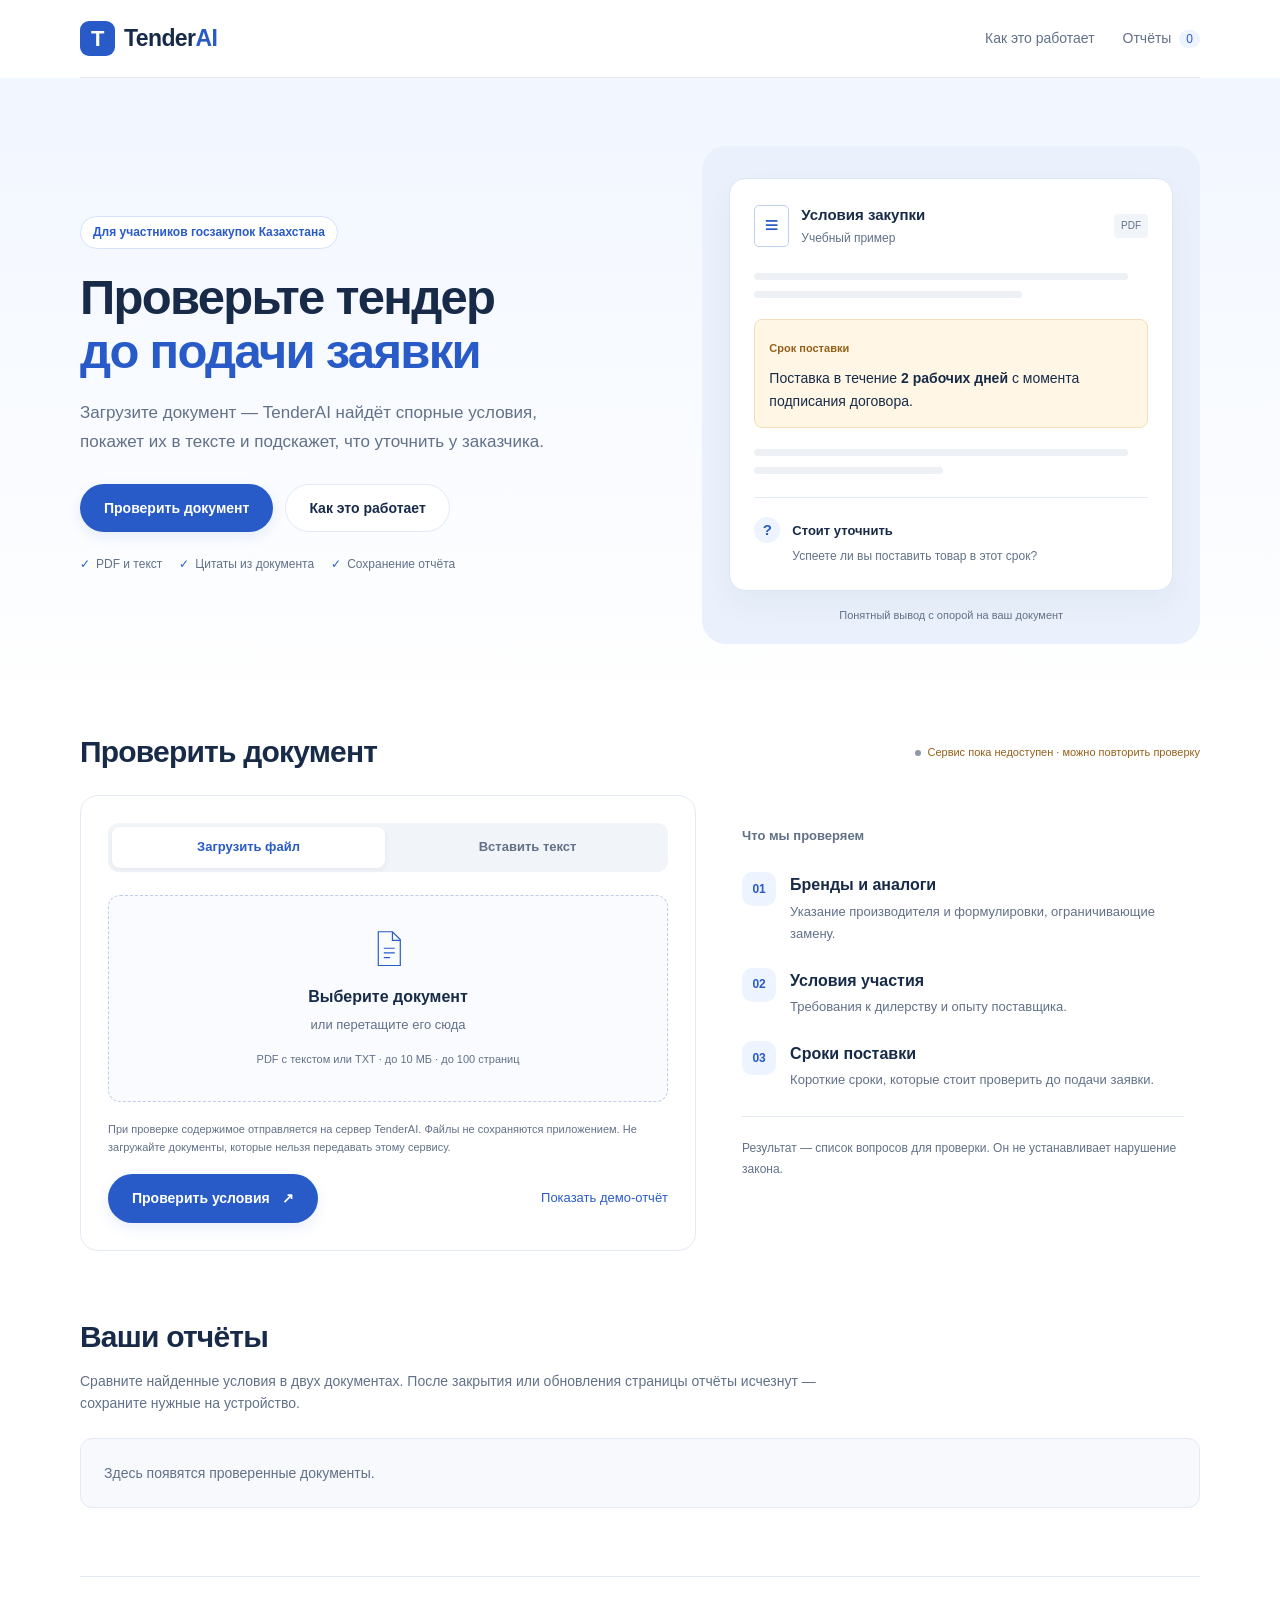
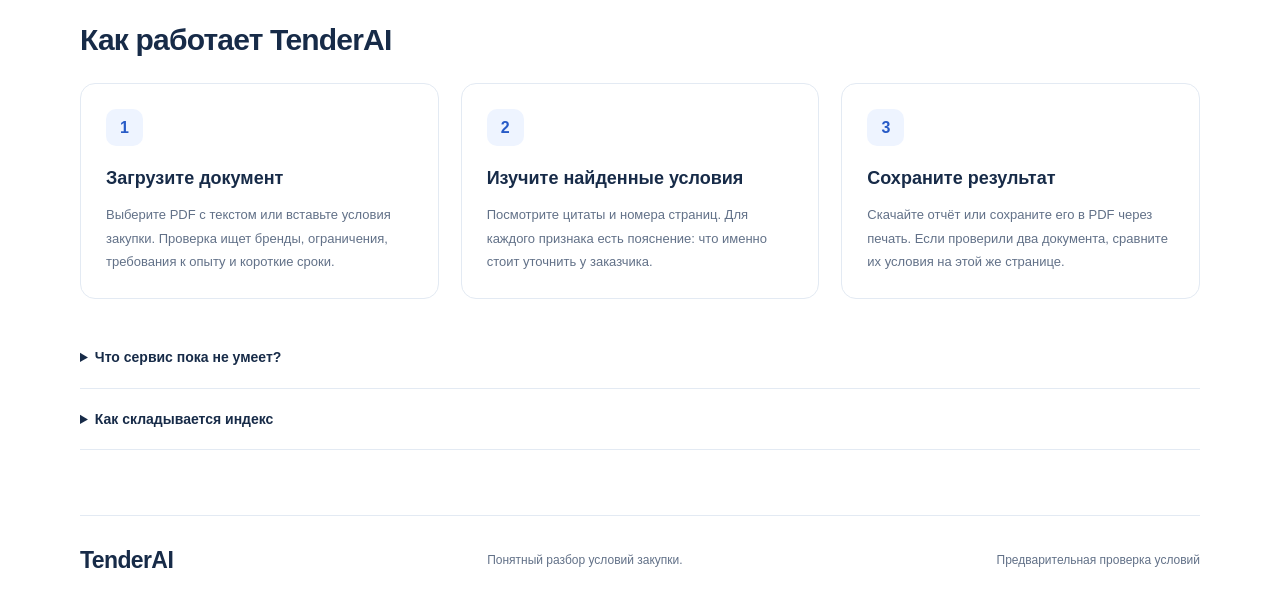
==== commit db6bddd2: "Add transparent presentation demo and technical specification review" ====
--- a/index.html
+++ b/index.html
@@ -1,4 +1,4 @@
-﻿<!doctype html>
+<!doctype html>
 <html lang="ru">
   <head>
     <meta charset="utf-8" />
@@ -18,35 +18,70 @@
     <a class="skip" href="#workspace">Перейти к проверке</a>
     <header class="site-header">
       <a class="brand" href="#" aria-label="TenderAI, главная"
-        ><span class="brand-mark" aria-hidden="true">t.</span>TenderAI<span
-          class="brand-divider"
-        ></span
-        ><span class="brand-caption">Закупки, по существу</span></a
+        ><span class="brand-mark" aria-hidden="true">T</span>Tender<span
+          class="brand-ai"
+          >AI</span
+        ></a
       >
       <nav aria-label="Основная навигация">
-        <a href="#method">Как устроена проверка</a
+        <a href="#method">Как это работает</a
         ><a href="#reports">Отчёты <span id="report-count">0</span></a>
       </nav>
     </header>
     <main>
       <section class="intro" aria-labelledby="intro-title">
-        <div>
-          <p class="eyebrow">
-            <span class="small-rule"></span> Рабочий инструмент / Казахстан
-          </p>
+        <div class="hero-copy">
+          <span class="hero-badge">Для участников госзакупок Казахстана</span>
           <h1 id="intro-title">
-            Сначала условия.<br /><em>Потом решение.</em>
+            Проверьте тендер<br /><span>до подачи заявки</span>
           </h1>
           <p class="intro-copy">
-            Разберите документацию до подачи заявки. Найдите условия, которые
-            стоит уточнить, и вернитесь к конкретному месту в документе.
+            Загрузите документ — TenderAI найдёт спорные условия, покажет их в
+            тексте и подскажет, что уточнить у заказчика.
           </p>
-        </div>
-        <aside class="intro-aside">
-          <span class="folio">01 — ДО ПОДАЧИ ЗАЯВКИ</span>
-          <p>Хороший вопрос<br />заказчику начинается<br />с точной цитаты.</p>
-          <a href="#method" class="text-link">Что проверяем ↗</a>
-        </aside>
+          <div class="hero-actions">
+            <a class="button primary" href="#workspace">Проверить документ</a
+            ><a class="button secondary" href="#method">Как это работает</a>
+          </div>
+          <ul class="hero-benefits">
+            <li>PDF и текст</li>
+            <li>Цитаты из документа</li>
+            <li>Сохранение отчёта</li>
+          </ul>
+        </div>
+        <div
+          class="hero-visual"
+          aria-label="Иллюстрация учебного разбора документа"
+        >
+          <div class="sample-document">
+            <div class="sample-top">
+              <span class="sample-icon" aria-hidden="true">≡</span>
+              <div>
+                <strong>Условия закупки</strong><span>Учебный пример</span>
+              </div>
+              <span class="pdf-tag">PDF</span>
+            </div>
+            <div class="paper-line long" aria-hidden="true"></div>
+            <div class="paper-line" aria-hidden="true"></div>
+            <div class="sample-highlight">
+              <span class="sample-label">Срок поставки</span>
+              <p>
+                Поставка в течение <strong>2 рабочих дней</strong> с момента
+                подписания договора.
+              </p>
+            </div>
+            <div class="paper-line long" aria-hidden="true"></div>
+            <div class="paper-line short" aria-hidden="true"></div>
+            <div class="sample-question">
+              <span class="question-icon" aria-hidden="true">?</span>
+              <div>
+                <strong>Стоит уточнить</strong>
+                <p>Успеете ли вы поставить товар в этот срок?</p>
+              </div>
+            </div>
+          </div>
+          <p class="visual-caption">Понятный вывод с опорой на ваш документ</p>
+        </div>
       </section>
       <section
         id="workspace"
@@ -55,7 +90,6 @@
       >
         <div class="section-heading">
           <div>
-            <span class="section-number">01</span>
             <h2 id="workspace-title">Проверить документ</h2>
           </div>
           <span id="service-status" class="service-status" role="status"
@@ -141,8 +175,8 @@
                 </p>
               </div>
               <p id="example-note" class="notice" hidden>
-                Учебный текст для знакомства с сервисом. Он пройдёт ту же
-                проверку, что и ваш документ.
+                Это подготовленный демонстрационный отчёт. Он не относится к
+                загруженному документу и предназначен только для презентации.
               </p>
               <p id="privacy-note" class="privacy">
                 При проверке содержимое отправляется на сервер TenderAI. Файлы
@@ -153,7 +187,7 @@
                 <button class="button primary" id="submit-button" type="submit">
                   Проверить условия <span aria-hidden="true">↗</span></button
                 ><button class="text-link" id="example-button" type="button">
-                  Попробовать на примере
+                  Показать демо-отчёт
                 </button>
               </div>
               <div id="progress" class="progress" role="status" hidden>
@@ -167,7 +201,7 @@
             </form>
           </div>
           <aside class="review-guide">
-            <p class="eyebrow">На что обратим внимание</p>
+            <p class="eyebrow">Что мы проверяем</p>
             <ol>
               <li>
                 <span>01</span>
@@ -215,7 +249,6 @@
       >
         <div class="section-heading">
           <div>
-            <span class="section-number">02</span>
             <h2 id="result-title">Разбор документа</h2>
           </div>
           <button id="new-analysis" class="text-link" type="button">
@@ -237,8 +270,7 @@
       <section id="reports" class="reports" aria-labelledby="reports-title">
         <div class="section-heading">
           <div>
-            <span class="section-number">03</span>
-            <h2 id="reports-title">Отчёты этой сессии</h2>
+            <h2 id="reports-title">Ваши отчёты</h2>
           </div>
           <button id="clear-reports" class="text-link" type="button" hidden>
             Очистить отчёты
@@ -263,45 +295,49 @@
       <section id="method" class="method" aria-labelledby="method-title">
         <div class="section-heading">
           <div>
-            <span class="section-number">04</span>
-            <h2 id="method-title">Что стоит знать о проверке</h2>
-          </div>
-          <span class="folio">МЕТОДИКА / 2.0</span>
+            <h2 id="method-title">Как работает TenderAI</h2>
+          </div>
         </div>
         <div class="method-grid">
           <article>
-            <span class="method-label">ПОНЯТНЫЙ РЕЗУЛЬТАТ</span>
-            <h3>Каждый признак —<br />с фрагментом текста</h3>
+            <span class="method-label">1</span>
+            <h3>Загрузите документ</h3>
             <p>
-              Правила ищут определённые формулировки на русском и казахском
-              языках. В отчёте — цитата, страница и вопрос, который можно задать
-              заказчику. Покрытие языков частичное.
+              Выберите PDF с текстом или вставьте условия закупки. Проверка ищет
+              бренды, ограничения, требования к опыту и короткие сроки.
             </p>
           </article>
           <article>
-            <span class="method-label">БЕЗ ЛОЖНОЙ ТОЧНОСТИ</span>
-            <h3>Приоритет проверки,<br />а не вероятность</h3>
+            <span class="method-label">2</span>
+            <h3>Изучите найденные условия</h3>
             <p>
-              Индекс складывается из весов найденных категорий. Он помогает
-              упорядочить проверку, но не предсказывает сговор, исход закупки
-              или юридическую оценку. Точность ещё не измерена на независимой
-              экспертной выборке.
+              Посмотрите цитаты и номера страниц. Для каждого признака есть
+              пояснение: что именно стоит уточнить у заказчика.
             </p>
           </article>
           <article>
-            <span class="method-label">ЯВНЫЕ ОГРАНИЧЕНИЯ</span>
-            <h3>Непрочитанный файл —<br />не готовое заключение</h3>
+            <span class="method-label">3</span>
+            <h3>Сохраните результат</h3>
             <p>
-              Сканы требуют распознавания текста. История побед поставщиков не
-              подключена. Экспериментальный ML-показатель, если доступен,
-              выводится отдельно и не влияет на индекс.
+              Скачайте отчёт или сохраните его в PDF через печать. Если
+              проверили два документа, сравните их условия на этой же странице.
             </p>
           </article>
         </div>
+        <details class="method-details">
+          <summary>Что сервис пока не умеет?</summary>
+          <p>
+            TenderAI не устанавливает нарушение закона. Русские и казахские
+            формулировки покрыты частично; точность на независимой экспертной
+            выборке ещё не измерена. Сканы требуют распознавания текста. История
+            поставщиков не подключена. Экспериментальная ML-модель не влияет на
+            итоговый индекс.
+          </p>
+        </details>
         <details class="method-details">
           <summary>Как складывается индекс</summary>
           <p>
-            Упоминание бренда без распознанного разрешения эквивалента — 15;
+            Упоминание бренда — 15; детальные технические параметры — 15;
             ограничение аналогов — 30; требование дилерства — 20; поставка за
             1–3 дня — 20; опыт более 5 лет — 15. Категория учитывается один раз.
             Эти пороги — эвристики, а не нормы закона. Повторы не повышают
@@ -313,7 +349,7 @@
     </main>
     <footer>
       <a class="brand" href="#">TenderAI</a>
-      <p>Меньше догадок. Больше конкретных вопросов.</p>
+      <p>Понятный разбор условий закупки.</p>
       <span>Предварительная проверка условий</span>
     </footer>
     <noscript>Для загрузки и проверки документов включите JavaScript.</noscript>
--- a/styles.css
+++ b/styles.css
@@ -1,33 +1,30 @@
 :root {
-  --paper: #f6f5f0;
+  --ink: #172b48;
+  --muted: #627188;
+  --blue: #285bc7;
+  --blue-dark: #19469f;
+  --soft: #eef4ff;
+  --line: #e3eaf3;
   --white: #fff;
-  --ink: #252a24;
-  --muted: #63685f;
-  --line: #dcded4;
-  --green: #394e39;
-  --soft: #edf0e7;
-  --orange: #895322;
-  --red: #973c32;
-  --serif: Georgia, "Times New Roman", serif;
-  --sans: Arial, Helvetica, sans-serif;
-  --mono: "Courier New", monospace;
+  --red: #a43838;
+  --orange: #946019;
 }
 * {
   box-sizing: border-box;
 }
 html {
   scroll-behavior: smooth;
-  scroll-padding-top: 30px;
+  scroll-padding-top: 28px;
 }
 body {
   margin: 0;
-  background: var(--paper);
   color: var(--ink);
-  font: 15px/1.55 var(--sans);
-}
-a {
-  color: inherit;
-  text-decoration: none;
+  background: #fff;
+  font:
+    16px/1.6 "Segoe UI",
+    Arial,
+    sans-serif;
+  -webkit-font-smoothing: antialiased;
 }
 button,
 input,
@@ -35,30 +32,25 @@
 select {
   font: inherit;
 }
+button,
+a {
+  -webkit-tap-highlight-color: transparent;
+}
 button {
   cursor: pointer;
   color: inherit;
 }
 button:disabled {
+  opacity: 0.55;
   cursor: wait;
-  opacity: 0.55;
+}
+a {
+  color: inherit;
+  text-decoration: none;
 }
 a:hover,
 .text-link:hover {
-  text-decoration: underline;
-  text-underline-offset: 5px;
-}
-button:focus-visible,
-a:focus-visible,
-input:focus-visible,
-textarea:focus-visible,
-select:focus-visible,
-summary:focus-visible {
-  outline: 3px solid #8a9f73;
-  outline-offset: 4px;
-}
-[hidden] {
-  display: none !important;
+  color: var(--blue);
 }
 h1,
 h2,
@@ -66,367 +58,519 @@
 p {
   margin: 0;
 }
+h1,
+h2,
+h3 {
+  line-height: 1.2;
+}
 h2 {
-  font-size: 23px;
-  font-weight: 500;
-  letter-spacing: -0.7px;
+  font-size: 30px;
+  letter-spacing: -0.8px;
 }
 h3 {
-  font-size: 16px;
-  font-weight: 600;
-}
+  font-size: 18px;
+}
+button:focus-visible,
+a:focus-visible,
+input:focus-visible,
+textarea:focus-visible,
+summary:focus-visible,
+select:focus-visible {
+  outline: 3px solid #91aff0;
+  outline-offset: 4px;
+}
+[hidden] {
+  display: none !important;
+}
+.site-header,
 main,
-.site-header,
 footer {
-  width: min(1180px, calc(100% - 96px));
+  width: min(1120px, calc(100% - 48px));
   margin: auto;
 }
 .site-header {
-  min-height: 96px;
+  height: 78px;
   display: flex;
   align-items: center;
   justify-content: space-between;
   border-bottom: 1px solid var(--line);
-  gap: 24px;
+  gap: 20px;
 }
 .brand {
+  font-size: 23px;
+  font-weight: 750;
+  letter-spacing: -0.6px;
+  display: flex;
+  align-items: center;
+  gap: 9px;
+}
+.brand-mark {
+  display: grid;
+  place-items: center;
+  width: 35px;
+  height: 35px;
+  border-radius: 9px;
+  background: var(--blue);
+  color: white;
+  font-size: 22px;
+}
+.brand-ai {
+  color: var(--blue);
+  margin-left: -9px;
+}
+.brand-caption,
+.brand-divider {
+  display: none;
+}
+nav {
+  display: flex;
+  gap: 28px;
+  font-size: 14px;
+  font-weight: 500;
+  color: var(--muted);
+}
+#report-count {
+  background: var(--soft);
+  color: var(--blue);
+  border-radius: 20px;
+  padding: 2px 7px;
+  margin-left: 4px;
+  font-size: 12px;
+}
+.intro {
+  display: grid;
+  grid-template-columns: 1.12fr 1fr;
+  align-items: center;
+  gap: 65px;
+  padding: 68px 0 75px;
+  position: relative;
+}
+.intro:before {
+  content: "";
+  position: absolute;
+  inset: 0 calc((1120px - 100vw) / 2) 0;
+  z-index: -1;
+  background: linear-gradient(180deg, #f1f6ff, white);
+}
+.hero-badge {
+  display: inline-block;
+  padding: 6px 12px;
+  border: 1px solid #d4e2fb;
+  border-radius: 24px;
+  background: white;
+  color: var(--blue);
+  font-size: 12px;
+  font-weight: 600;
+}
+h1 {
+  font-size: 49px;
+  line-height: 1.1;
+  letter-spacing: -1.7px;
+  margin: 22px 0 20px;
+  font-weight: 750;
+}
+h1 span {
+  color: var(--blue);
+}
+.intro-copy {
+  font-size: 17px;
+  line-height: 1.7;
+  color: var(--muted);
+  max-width: 515px;
+}
+.hero-actions {
+  display: flex;
+  flex-wrap: wrap;
+  gap: 12px;
+  margin-top: 27px;
+}
+.button {
   display: inline-flex;
   align-items: center;
+  justify-content: center;
   gap: 12px;
-  font-size: 21px;
-  font-weight: 700;
-  letter-spacing: -0.8px;
-}
-.brand-mark {
-  width: 33px;
-  height: 36px;
+  min-height: 47px;
+  border-radius: 28px;
+  border: 1px solid transparent;
+  padding: 12px 23px;
+  font-size: 14px;
+  font-weight: 600;
+}
+.primary {
+  background: var(--blue);
+  color: white;
+  box-shadow: 0 5px 14px #285bc71a;
+}
+.primary:hover {
+  color: white;
+  background: var(--blue-dark);
+}
+.secondary {
+  background: white;
+  color: var(--ink);
+  border-color: var(--line);
+}
+.secondary:hover {
+  border-color: #a8bfe8;
+  background: #f8faff;
+}
+.hero-benefits {
+  display: flex;
+  flex-wrap: wrap;
+  gap: 17px;
+  list-style: none;
+  padding: 0;
+  margin: 23px 0 0;
+  color: var(--muted);
+  font-size: 12px;
+}
+.hero-benefits li:before {
+  content: "✓";
+  color: var(--blue);
+  margin-right: 6px;
+}
+.hero-visual {
+  background: #eaf1fc;
+  border-radius: 24px;
+  padding: 32px 27px 20px;
+}
+.sample-document {
+  background: #fff;
+  border: 1px solid #dce5f2;
+  border-radius: 16px;
+  padding: 24px;
+  box-shadow: 0 14px 30px #1b39600b;
+}
+.sample-top {
+  display: flex;
+  gap: 12px;
+  align-items: center;
+  margin-bottom: 25px;
+}
+.sample-top strong {
+  display: block;
+  font-size: 15px;
+}
+.sample-top > div > span {
+  display: block;
+  font-size: 12px;
+  color: var(--muted);
+  margin-top: 2px;
+}
+.sample-icon {
+  width: 35px;
+  height: 42px;
   display: grid;
   place-items: center;
-  background: var(--green);
-  color: #fff;
-  font: 28px var(--serif);
-  border-radius: 2px;
-}
-.brand-divider {
-  height: 21px;
+  border: 1px solid #bed0ec;
+  border-radius: 5px;
+  color: var(--blue);
+  font-size: 24px;
+}
+.pdf-tag {
+  margin-left: auto;
+  font-size: 10px;
+  background: #f1f4f9;
+  padding: 4px 7px;
+  border-radius: 4px;
+  color: var(--muted);
+}
+.paper-line {
+  height: 7px;
+  background: #edf1f6;
+  width: 68%;
+  border-radius: 4px;
+  margin: 11px 0;
+}
+.paper-line.long {
+  width: 95%;
+}
+.paper-line.short {
+  width: 48%;
+}
+.sample-highlight {
+  background: #fff6e5;
+  border: 1px solid #f2dfb9;
+  border-radius: 8px;
+  padding: 14px;
+  margin: 21px 0;
+}
+.sample-label {
+  font-size: 11px;
+  color: var(--orange);
+  font-weight: 600;
+}
+.sample-highlight p {
+  font-size: 14px;
+  margin-top: 7px;
+  line-height: 1.65;
+}
+.sample-question {
+  border-top: 1px solid var(--line);
+  padding-top: 19px;
+  margin-top: 23px;
+  display: flex;
+  gap: 12px;
+}
+.question-icon {
+  border-radius: 50%;
+  background: var(--soft);
+  color: var(--blue);
+  flex-shrink: 0;
+  width: 26px;
+  height: 26px;
+  display: grid;
+  place-items: center;
+  font-size: 15px;
+  font-weight: 700;
+}
+.sample-question strong {
+  font-size: 13px;
+}
+.sample-question p {
+  font-size: 12px;
+  color: var(--muted);
+  margin-top: 4px;
+}
+.visual-caption {
+  font-size: 11px;
+  text-align: center;
+  color: var(--muted);
+  margin-top: 16px;
+}
+.section-heading {
+  display: flex;
+  align-items: center;
+  justify-content: space-between;
+  gap: 20px;
+  margin-bottom: 25px;
+}
+.section-heading > div {
+  display: flex;
+  align-items: center;
+  gap: 12px;
+}
+.service-status {
+  font-size: 11px;
+  color: var(--muted);
+}
+.service-status:before {
+  content: "";
+  display: inline-block;
+  width: 6px;
+  height: 6px;
+  background: #8d98a8;
+  border-radius: 50%;
+  margin-right: 6px;
+}
+.service-status.available:before {
+  background: #39866c;
+}
+.service-status.unavailable {
+  color: var(--orange);
+}
+.workspace {
+  padding-top: 15px;
+}
+.workspace-grid {
+  display: grid;
+  grid-template-columns: 1.3fr 1fr;
+  gap: 30px;
+}
+.input-panel {
+  background: white;
+  border: 1px solid var(--line);
+  border-radius: 18px;
+  padding: 27px;
+}
+.input-tabs {
+  display: flex;
+  gap: 6px;
+  background: #f1f4f9;
+  border-radius: 11px;
+  padding: 4px;
+  margin-bottom: 23px;
+}
+.input-tabs button {
+  border: 0;
+  background: none;
+  border-radius: 8px;
+  padding: 10px 15px;
+  flex: 1;
+  color: var(--muted);
+  font-size: 13px;
+  font-weight: 600;
+}
+.input-tabs button[aria-selected="true"] {
+  background: white;
+  color: var(--blue);
+  box-shadow: 0 2px 5px #182c4510;
+}
+.drop-zone {
+  border: 1.5px dashed #bdcde5;
+  background: #f9fbff;
+  border-radius: 12px;
+  padding: 26px 16px;
+  min-height: 207px;
+  display: flex;
+  flex-direction: column;
+  align-items: center;
+  justify-content: center;
+  gap: 5px;
+  text-align: center;
+  position: relative;
+  cursor: pointer;
+}
+.drop-zone:hover,
+.drop-zone.dragover,
+.drop-zone:focus-within {
+  background: var(--soft);
+  border-color: var(--blue);
+}
+.document-icon {
+  color: var(--blue);
+  margin-bottom: 10px;
+  width: 33px;
+  height: 40px;
+}
+.drop-zone strong {
+  font-size: 16px;
+  max-width: 100%;
+  overflow-wrap: anywhere;
+}
+.drop-zone > span {
+  color: var(--muted);
+  font-size: 13px;
+}
+.drop-zone .file-types {
+  font-size: 11px;
+  margin-top: 10px;
+}
+#document-file {
+  position: absolute;
+  opacity: 0;
   width: 1px;
-  background: var(--line);
-  margin: 0 5px;
-}
-.brand-caption {
-  font-size: 12px;
-  letter-spacing: 0;
-  font-weight: 400;
-  color: var(--muted);
-}
-nav {
-  display: flex;
-  gap: 30px;
-  font-size: 13px;
-}
-#report-count {
-  display: inline-grid;
-  place-items: center;
-  min-width: 22px;
-  height: 22px;
-  border: 1px solid var(--line);
-  margin-left: 5px;
-  font: 11px var(--mono);
-}
-.intro {
-  padding: 71px 0 62px;
-  display: grid;
-  grid-template-columns: 1fr 270px;
-  gap: 90px;
-  align-items: center;
-}
-.eyebrow,
-.folio {
-  font: 10px/1.5 var(--mono);
-  letter-spacing: 1.2px;
-  text-transform: uppercase;
-  color: var(--muted);
-}
-.small-rule {
-  display: inline-block;
-  width: 22px;
   height: 1px;
-  background: var(--green);
-  vertical-align: middle;
-  margin-right: 10px;
-}
-h1 {
-  font: clamp(42px, 5.2vw, 65px)/1.1 var(--serif);
-  letter-spacing: -2.5px;
-  margin: 25px 0 23px;
-  font-weight: 400;
-}
-h1 em {
-  font-weight: 400;
-  color: var(--green);
-}
-.intro-copy {
-  max-width: 510px;
-  color: var(--muted);
-  font-size: 16px;
-  line-height: 1.7;
-}
-.intro-aside {
-  border-left: 1px solid var(--line);
-  padding: 20px 0 20px 28px;
-}
-.intro-aside p {
-  font: 23px/1.4 var(--serif);
-  margin: 20px 0;
+  overflow: hidden;
 }
 .text-link {
   border: 0;
   background: none;
   padding: 0;
   font-size: 13px;
+  font-weight: 500;
+  color: var(--blue);
   text-align: left;
 }
-.intro-aside .text-link {
-  color: var(--green);
-}
-.section-heading {
-  display: flex;
-  justify-content: space-between;
-  align-items: center;
-  gap: 20px;
-  margin-bottom: 23px;
-}
-.section-heading > div {
-  display: flex;
-  align-items: center;
-  gap: 14px;
-}
-.section-number {
-  font: 11px var(--mono);
-  color: var(--muted);
-}
-.service-status {
-  font: 11px var(--mono);
-  color: var(--muted);
-}
-.service-status::before {
-  content: "";
-  display: inline-block;
-  width: 6px;
-  height: 6px;
-  border-radius: 50%;
-  background: #999d94;
-  margin-right: 7px;
-}
-.service-status.available::before {
-  background: var(--green);
-}
-.service-status.unavailable {
-  color: var(--orange);
-}
-.service-status.unavailable::before {
-  background: var(--orange);
-}
-.workspace-grid {
-  display: grid;
-  grid-template-columns: 1.35fr 1fr;
-  border: 1px solid var(--line);
-  background: var(--white);
-}
-.input-panel {
-  padding: 29px 32px 30px;
-  border-right: 1px solid var(--line);
-}
-.input-tabs {
-  display: flex;
-  border-bottom: 1px solid var(--line);
-  gap: 25px;
-  margin-bottom: 26px;
-}
-.input-tabs button {
-  background: none;
-  border: 0;
-  border-bottom: 2px solid transparent;
-  font-size: 13px;
-  color: var(--muted);
-  padding: 0 0 13px;
-}
-.input-tabs button[aria-selected="true"] {
-  border-color: var(--green);
-  color: var(--green);
-  font-weight: 600;
-}
-.drop-zone {
-  display: flex;
-  flex-direction: column;
-  align-items: center;
-  justify-content: center;
-  gap: 7px;
-  min-height: 218px;
-  border: 1px dashed #bfc7b5;
-  background: #fafbf7;
-  cursor: pointer;
-  padding: 22px;
-  text-align: center;
-  position: relative;
-  transition: background 0.15s;
-}
-.drop-zone:hover,
-.drop-zone.dragover,
-.drop-zone:focus-within {
-  background: var(--soft);
-  border-color: var(--green);
-}
-.document-icon {
-  color: var(--green);
-  margin-bottom: 8px;
-}
-.drop-zone strong {
-  font-size: 16px;
-  overflow-wrap: anywhere;
-  max-width: 100%;
-}
-.drop-zone > span {
-  font-size: 13px;
-  color: var(--muted);
-}
-.drop-zone .file-types {
-  font-size: 11px;
-  margin-top: 10px;
-}
-#document-file {
-  position: absolute;
-  width: 1px;
-  height: 1px;
-  overflow: hidden;
-  opacity: 0;
-}
 .minor {
-  margin-top: 10px;
-  color: var(--muted);
+  margin-top: 9px;
 }
 .privacy {
   font-size: 11px;
-  color: var(--muted);
   line-height: 1.65;
-  margin: 21px 0;
+  color: var(--muted);
+  margin: 18px 0;
 }
 .form-actions {
   display: flex;
+  flex-wrap: wrap;
+  gap: 17px;
   align-items: center;
   justify-content: space-between;
-  gap: 16px;
-}
-.button {
-  display: inline-flex;
-  align-items: center;
-  justify-content: center;
-  gap: 25px;
-  min-height: 44px;
-  padding: 11px 18px;
-  border: 1px solid var(--green);
-  border-radius: 3px;
-  font-size: 13px;
-  font-weight: 500;
-  text-decoration: none !important;
-}
-.primary {
-  background: var(--green);
-  color: white;
-}
-.primary:hover {
-  background: #293e29;
-}
-.secondary {
-  background: transparent;
-  color: var(--green);
-}
-.secondary:hover {
-  background: var(--soft);
 }
 .review-guide {
-  padding: 34px 35px;
-  background: #f9faf6;
+  padding: 24px 16px 20px;
+}
+.eyebrow {
+  font-size: 20px;
+  font-weight: 650;
+  color: var(--ink);
 }
 .review-guide ol {
   list-style: none;
   padding: 0;
-  margin: 27px 0;
+  margin: 25px 0;
 }
 .review-guide li {
   display: flex;
-  gap: 16px;
-  margin-bottom: 24px;
+  gap: 14px;
+  margin-bottom: 23px;
 }
 .review-guide li > span {
-  font: 10px var(--mono);
-  padding-top: 4px;
-  color: #727b69;
-}
-.review-guide li p {
-  font-size: 13px;
-  line-height: 1.65;
-  color: var(--muted);
-  margin-top: 5px;
+  background: var(--soft);
+  border-radius: 10px;
+  width: 34px;
+  height: 34px;
+  display: grid;
+  place-items: center;
+  flex-shrink: 0;
+  color: var(--blue);
+  font-size: 12px;
+  font-weight: 700;
+}
+.review-guide h3 {
+  font-size: 16px;
+  margin-top: 3px;
+}
+.review-guide p {
+  font-size: 13px;
+  color: var(--muted);
+  margin-top: 6px;
+  line-height: 1.7;
 }
 .guide-note {
-  display: flex;
   border-top: 1px solid var(--line);
-  padding-top: 21px;
-  gap: 15px;
+  padding-top: 15px;
+  margin-top: 22px;
 }
 .guide-note > span {
-  font-size: 25px;
-  color: var(--green);
+  display: none;
 }
 .guide-note p {
   font-size: 12px;
-  color: var(--muted);
-  line-height: 1.65;
 }
 .field-label {
   display: block;
-  font-size: 12px;
-  margin-bottom: 8px;
+  font-size: 13px;
+  font-weight: 600;
+  margin-bottom: 9px;
 }
 textarea {
   width: 100%;
+  border: 1px solid var(--line);
+  border-radius: 10px;
+  padding: 15px;
+  background: #f9fbff;
+  min-height: 207px;
   resize: vertical;
-  border: 1px solid var(--line);
-  border-radius: 2px;
-  padding: 14px;
   color: var(--ink);
-  background: #fafbf7;
-  min-height: 218px;
   font-size: 14px;
 }
-textarea::placeholder {
-  color: #6d7368;
-}
 .input-help {
-  color: var(--muted);
   font-size: 11px;
+  color: var(--muted);
   margin-top: 7px;
 }
 .notice {
+  padding: 13px;
   background: var(--soft);
-  padding: 12px;
-  font-size: 12px;
-  margin-top: 15px;
+  border-radius: 8px;
+  font-size: 12px;
+  margin-top: 14px;
 }
 .progress {
   display: flex;
+  flex-wrap: wrap;
   align-items: center;
-  gap: 10px;
-  flex-wrap: wrap;
+  gap: 9px;
   font-size: 12px;
   margin-top: 18px;
 }
 .spinner {
-  width: 15px;
-  height: 15px;
-  border: 2px solid var(--line);
-  border-top-color: var(--green);
+  width: 16px;
+  height: 16px;
+  border: 2px solid #d5e1f8;
+  border-top-color: var(--blue);
   border-radius: 50%;
   animation: spin 1s linear infinite;
 }
@@ -435,68 +579,68 @@
     transform: rotate(360deg);
   }
 }
-.error {
-  padding: 14px 16px;
-  background: #fbefeb;
-  color: #84352d;
-  border-left: 3px solid #a64436;
-  margin-top: 20px;
+.error,
+.warning {
+  background: #fff3ed;
+  border: 1px solid #f0d4c1;
+  border-radius: 10px;
+  color: #854c26;
+  padding: 15px;
+  margin: 17px 0;
   font-size: 13px;
 }
 .result,
 .reports,
 .method {
-  margin-top: 65px;
+  margin-top: 68px;
 }
 .result:focus {
   outline: none;
 }
 .result-summary {
+  background: #f5f8ff;
+  border: 1px solid #dce6f8;
+  border-radius: 16px;
   display: grid;
   grid-template-columns: 1fr auto;
   gap: 25px;
-  background: var(--white);
-  border: 1px solid var(--line);
   padding: 28px;
 }
 .report-name {
-  font-size: 12px;
-  color: var(--muted);
+  font-size: 13px;
+  color: var(--muted);
+  margin-bottom: 10px;
   overflow-wrap: anywhere;
-  margin-bottom: 10px;
 }
 .result-summary h3 {
-  font: 27px/1.3 var(--serif);
-  max-width: 640px;
+  font-size: 25px;
+  font-weight: 650;
 }
 .report-meta {
-  font: 11px/1.6 var(--mono);
+  font-size: 11px;
   color: var(--muted);
   margin-top: 14px;
 }
 .score-box {
-  border-left: 1px solid var(--line);
-  padding-left: 28px;
+  border-left: 1px solid #d5e0f2;
+  padding-left: 26px;
+  min-width: 150px;
   text-align: right;
-  min-width: 160px;
 }
 .score-value {
-  font: 49px/1 var(--serif);
+  font-size: 43px;
+  font-weight: 700;
+  line-height: 1.2;
 }
 .score-value small {
-  font: 15px var(--sans);
-  color: var(--muted);
+  font-size: 15px;
+  color: var(--muted);
+  font-weight: 400;
 }
 .score-box p {
   font-size: 11px;
   color: var(--muted);
-  margin-top: 9px;
-}
-.score-explanation {
-  font-size: 12px;
-  color: var(--muted);
-  margin: 15px 0 25px;
-  max-width: 800px;
+  margin-top: 5px;
 }
 .priority-high {
   color: var(--red);
@@ -505,33 +649,33 @@
   color: var(--orange);
 }
 .priority-none {
-  color: var(--green);
+  color: var(--blue);
 }
 .priority-incomplete {
   color: var(--muted);
 }
-.warning {
-  border-left: 3px solid #ad783e;
-  background: #faf2e5;
-  padding: 14px 18px;
-  margin: 16px 0;
-  font-size: 13px;
+.score-explanation {
+  font-size: 12px;
+  line-height: 1.7;
+  color: var(--muted);
+  max-width: 850px;
+  margin: 16px 0 25px;
 }
 .result-grid {
   display: grid;
-  grid-template-columns: 1.65fr 1fr;
-  gap: 28px;
+  grid-template-columns: 1.6fr 1fr;
+  gap: 24px;
 }
 .finding-list h3,
 .result-side h3 {
-  font-size: 15px;
-  margin-bottom: 17px;
+  font-size: 16px;
+  margin-bottom: 16px;
 }
 .finding {
-  background: var(--white);
   border: 1px solid var(--line);
-  padding: 21px 23px;
-  margin-bottom: 12px;
+  border-radius: 12px;
+  padding: 21px;
+  margin-bottom: 13px;
 }
 .finding-heading {
   display: flex;
@@ -540,123 +684,130 @@
   gap: 12px;
 }
 .finding-heading h4 {
+  font-size: 15px;
   margin: 0;
+}
+.page-tag {
+  background: var(--soft);
+  color: var(--blue);
+  border-radius: 5px;
+  padding: 3px 7px;
+  font-size: 10px;
+  white-space: nowrap;
+}
+blockquote {
+  margin: 15px 0;
+  border-left: 3px solid #b9cff6;
+  padding: 4px 0 4px 14px;
+  font-size: 15px;
+  line-height: 1.75;
+  overflow-wrap: anywhere;
+  white-space: pre-wrap;
+}
+.finding p {
+  font-size: 12px;
+  color: var(--muted);
+}
+.result-side {
+  padding: 23px;
+  background: #f7f9fc;
+  border-radius: 14px;
+  height: fit-content;
+}
+.result-side h3:not(:first-child) {
+  margin-top: 26px;
+}
+.component {
+  margin: 0 0 15px;
+  font-size: 12px;
+}
+.component > div {
+  display: flex;
+  justify-content: space-between;
+  gap: 10px;
+}
+.component-track {
+  height: 5px;
+  background: #e0e7f2;
+  margin-top: 8px;
+  border-radius: 8px;
+  overflow: hidden;
+}
+.component-fill {
+  height: 5px;
+  background: var(--blue);
+  border-radius: 8px;
+}
+.requirement {
+  font-size: 13px;
+  overflow-wrap: anywhere;
+  margin-bottom: 15px;
+}
+.requirement dt {
+  font-size: 11px;
+  color: var(--muted);
+  margin-bottom: 4px;
+}
+.requirement dd {
+  margin: 0;
+}
+.muted {
+  font-size: 12px;
+  color: var(--muted);
+  line-height: 1.7;
+}
+.limitations {
+  border: 1px solid var(--line);
+  border-radius: 10px;
+  padding: 18px;
+  margin-top: 22px;
+  font-size: 12px;
+  color: var(--muted);
+}
+.limitations p + p {
+  margin-top: 7px;
+}
+.export-actions {
+  display: flex;
+  align-items: center;
+  flex-wrap: wrap;
+  gap: 20px;
+  margin-top: 22px;
+  font-size: 13px;
+}
+.section-description {
+  font-size: 14px;
+  color: var(--muted);
+  max-width: 750px;
+  margin: -10px 0 23px;
+}
+.empty-state {
+  background: #f7f9fc;
+  border: 1px solid var(--line);
+  border-radius: 12px;
+  padding: 23px;
+  font-size: 14px;
+  color: var(--muted);
+}
+.report-row {
+  border: 1px solid var(--line);
+  border-radius: 10px;
+  display: flex;
+  justify-content: space-between;
+  gap: 15px;
+  align-items: center;
+  padding: 18px;
+  margin-bottom: 10px;
+}
+.report-row strong {
   font-size: 14px;
   font-weight: 600;
-}
-.page-tag {
-  font: 10px var(--mono);
-  white-space: nowrap;
-  color: var(--muted);
-  padding: 3px 7px;
-  background: var(--soft);
-}
-blockquote {
-  font: 17px/1.6 var(--serif);
-  margin: 16px 0;
-  padding-left: 14px;
-  border-left: 2px solid #c5cbbd;
   overflow-wrap: anywhere;
-  white-space: pre-wrap;
-}
-.finding p {
-  font-size: 12px;
-  color: var(--muted);
-}
-.result-side {
-  border: 1px solid var(--line);
-  padding: 23px;
-  height: fit-content;
-}
-.component {
-  font-size: 12px;
-  margin-bottom: 14px;
-}
-.component > div {
-  display: flex;
-  justify-content: space-between;
-  gap: 10px;
-}
-.component-track {
-  height: 3px;
-  background: #e2e5db;
-  margin-top: 7px;
-}
-.component-fill {
-  height: 3px;
-  background: var(--green);
-}
-.result-side h3:not(:first-child) {
-  margin-top: 28px;
-}
-.requirement {
-  margin-bottom: 13px;
-  font-size: 13px;
-  overflow-wrap: anywhere;
-}
-.requirement dt {
+}
+.report-row p {
   font-size: 11px;
   color: var(--muted);
-  margin-bottom: 3px;
-}
-.requirement dd {
-  margin: 0;
-}
-.muted {
-  color: var(--muted);
-  font-size: 12px;
-}
-.limitations {
-  margin-top: 24px;
-  padding: 19px 22px;
-  border: 1px solid var(--line);
-  font-size: 12px;
-  color: var(--muted);
-}
-.limitations p + p {
-  margin-top: 7px;
-}
-.export-actions {
-  display: flex;
-  align-items: center;
-  flex-wrap: wrap;
-  gap: 22px;
-  padding-top: 22px;
-}
-.export-actions > span {
-  font-size: 12px;
-  color: var(--muted);
-}
-.section-description {
-  color: var(--muted);
-  font-size: 13px;
-  max-width: 690px;
-  margin: -7px 0 23px;
-}
-.empty-state {
-  padding: 24px;
-  border-top: 1px solid var(--line);
-  border-bottom: 1px solid var(--line);
-  font: 17px var(--serif);
-  color: var(--muted);
-}
-.report-row {
-  display: flex;
-  align-items: center;
-  justify-content: space-between;
-  gap: 15px;
-  padding: 18px 0;
-  border-top: 1px solid var(--line);
-}
-.report-row strong {
-  font-size: 14px;
-  font-weight: 500;
-  overflow-wrap: anywhere;
-}
-.report-row p {
-  font: 10px var(--mono);
-  color: var(--muted);
-  margin-top: 5px;
+  margin-top: 4px;
 }
 .report-row button {
   white-space: nowrap;
@@ -664,260 +815,291 @@
 .compare-controls {
   display: flex;
   align-items: end;
-  gap: 20px;
+  gap: 18px;
   margin-top: 20px;
 }
 .compare-controls label {
-  font-size: 12px;
   flex: 1;
   min-width: 0;
+  font-size: 12px;
 }
 .compare-controls select {
   display: block;
   width: 100%;
-  border: 1px solid var(--line);
-  border-radius: 2px;
-  background: var(--white);
   padding: 10px;
   margin-top: 6px;
+  background: #fff;
+  border: 1px solid var(--line);
+  border-radius: 8px;
 }
 .comparison-table {
+  table-layout: fixed;
   width: 100%;
   border-collapse: collapse;
-  margin: 24px 0;
-  font-size: 13px;
-  table-layout: fixed;
+  margin-top: 20px;
+  font-size: 13px;
 }
 .comparison-table th,
 .comparison-table td {
-  padding: 13px;
+  padding: 12px;
+  border: 1px solid var(--line);
   text-align: left;
-  border: 1px solid var(--line);
   overflow-wrap: anywhere;
 }
 .comparison-table th {
   background: var(--soft);
-  font-weight: 500;
+  font-weight: 600;
 }
 .comparison-note {
-  font-size: 13px;
-  padding: 16px;
   background: var(--soft);
+  border-radius: 10px;
+  margin-top: 23px;
+  padding: 17px;
+  font-size: 13px;
 }
 .method {
-  padding-top: 30px;
+  padding: 45px 0;
+  margin-bottom: 20px;
   border-top: 1px solid var(--line);
-  margin-bottom: 65px;
 }
 .method-grid {
   display: grid;
   grid-template-columns: repeat(3, 1fr);
-  gap: 44px;
-  margin-top: 32px;
+  gap: 22px;
+  margin-bottom: 28px;
+}
+.method-grid article {
+  border: 1px solid var(--line);
+  border-radius: 15px;
+  padding: 25px;
 }
 .method-label {
-  font: 9px var(--mono);
-  letter-spacing: 1px;
-  color: var(--muted);
+  width: 37px;
+  height: 37px;
+  background: var(--soft);
+  color: var(--blue);
+  font-size: 16px;
+  font-weight: 700;
+  border-radius: 10px;
+  display: grid;
+  place-items: center;
+  margin-bottom: 20px;
 }
 .method-grid h3 {
-  font: 23px/1.3 var(--serif);
-  margin: 14px 0;
+  font-size: 18px;
+  line-height: 1.4;
+  margin-bottom: 12px;
 }
 .method-grid p {
   font-size: 13px;
-  color: var(--muted);
-  line-height: 1.75;
+  line-height: 1.8;
+  color: var(--muted);
 }
 .method-details {
-  border-top: 1px solid var(--line);
   border-bottom: 1px solid var(--line);
-  margin-top: 30px;
-  padding: 17px 0;
-  font-size: 13px;
+  padding: 19px 0;
+  font-size: 14px;
 }
 .method-details summary {
   cursor: pointer;
+  font-weight: 600;
 }
 .method-details p {
-  max-width: 850px;
-  margin-top: 15px;
-  color: var(--muted);
+  font-size: 13px;
+  color: var(--muted);
+  line-height: 1.8;
+  margin-top: 12px;
+  max-width: 920px;
 }
 footer {
   display: flex;
   align-items: center;
   justify-content: space-between;
-  gap: 25px;
+  gap: 20px;
+  padding: 26px 0 32px;
   border-top: 1px solid var(--line);
-  padding: 28px 0 35px;
-}
-footer p {
-  font: 16px var(--serif);
-  color: var(--muted);
-}
+}
+footer p,
 footer > span {
-  font: 10px var(--mono);
+  font-size: 12px;
   color: var(--muted);
 }
 .skip {
   position: absolute;
+  left: 12px;
   top: -100px;
-  left: 20px;
   background: white;
   padding: 12px;
   z-index: 10;
 }
 .skip:focus {
-  top: 10px;
-}
-@media (min-width: 1500px) {
-  .intro {
-    padding-top: 90px;
-    padding-bottom: 80px;
-  }
-}
-@media (max-width: 1050px) {
-  main,
-  .site-header,
-  footer {
-    width: calc(100% - 48px);
-  }
-  .brand-caption,
-  .brand-divider {
-    display: none;
+  top: 12px;
+}
+@media (max-width: 1168px) {
+  .intro:before {
+    inset: 0 -24px;
   }
   .intro {
     gap: 35px;
-    grid-template-columns: 1fr 220px;
-  }
-  .intro-aside {
-    padding-left: 20px;
-  }
-  .input-panel {
-    padding: 24px;
-  }
-  .review-guide {
-    padding: 28px 24px;
+  }
+  h1 {
+    font-size: 43px;
+  }
+  .hero-visual {
+    padding: 24px 20px 17px;
+  }
+  .sample-document {
+    padding: 19px;
+  }
+  .workspace-grid {
+    gap: 20px;
   }
   .form-actions {
     align-items: start;
     flex-direction: column;
   }
-  .method-grid {
-    gap: 28px;
-  }
-  .result-grid {
-    grid-template-columns: 1.4fr 1fr;
-  }
-}
-@media (max-width: 720px) {
+}
+@media (max-width: 760px) {
+  .site-header,
   main,
-  .site-header,
   footer {
     width: calc(100% - 36px);
   }
   .site-header {
-    min-height: 76px;
+    height: 68px;
+  }
+  .brand {
+    font-size: 21px;
+  }
+  nav {
+    gap: 14px;
+    font-size: 12px;
+  }
+  .intro {
+    grid-template-columns: 1fr;
+    gap: 33px;
+    padding: 38px 0 40px;
+  }
+  .intro:before {
+    inset: 0 -18px;
+  }
+  .hero-copy {
+    text-align: left;
+  }
+  h1 {
+    font-size: 40px;
+    letter-spacing: -1.2px;
+    margin-top: 19px;
+  }
+  .hero-badge {
+    font-size: 10px;
+  }
+  .intro-copy {
+    font-size: 15px;
+  }
+  .hero-actions {
     gap: 10px;
-  }
-  .brand {
-    font-size: 19px;
-  }
-  nav {
-    gap: 15px;
+    margin-top: 23px;
+  }
+  .hero-actions .button {
+    font-size: 12px;
+    padding: 11px 17px;
+  }
+  .hero-benefits {
+    gap: 12px;
     font-size: 11px;
   }
-  nav a:first-child {
-    display: none;
-  }
-  .intro {
-    padding: 42px 0 37px;
-    display: block;
-  }
-  h1 {
-    font-size: 44px;
-    letter-spacing: -1.7px;
-    margin: 20px 0;
-  }
-  .intro-copy {
-    font-size: 14px;
-  }
-  .intro-aside {
-    display: none;
-  }
-  .eyebrow {
-    font-size: 9px;
+  .hero-visual {
+    max-width: 460px;
+    width: 100%;
+    margin: auto;
+    padding: 23px 22px 16px;
+  }
+  .sample-document {
+    padding: 21px;
+  }
+  .sample-top {
+    margin-bottom: 18px;
+  }
+  .sample-highlight {
+    margin: 16px 0;
+  }
+  .sample-question {
+    margin-top: 17px;
+    padding-top: 15px;
+  }
+  .workspace-grid {
+    grid-template-columns: 1fr;
+    gap: 5px;
+  }
+  h2 {
+    font-size: 25px;
+    letter-spacing: -0.5px;
   }
   .section-heading {
     align-items: start;
     flex-wrap: wrap;
-    gap: 10px;
-    margin-bottom: 17px;
-  }
-  h2 {
-    font-size: 21px;
+    gap: 12px;
+    margin-bottom: 20px;
   }
   .service-status {
     font-size: 10px;
   }
-  .workspace-grid {
-    grid-template-columns: 1fr;
-  }
   .input-panel {
-    border-right: 0;
-    padding: 22px 18px;
-  }
-  .review-guide {
-    border-top: 1px solid var(--line);
-    padding: 23px 20px;
-  }
-  .review-guide ol {
-    margin: 20px 0;
-  }
-  .review-guide li {
-    margin-bottom: 19px;
+    padding: 19px;
+  }
+  .input-tabs button {
+    font-size: 12px;
+    padding: 10px 8px;
+  }
+  .drop-zone {
+    min-height: 185px;
+    padding: 21px 10px;
+  }
+  .drop-zone .file-types {
+    max-width: 225px;
   }
   .form-actions {
     align-items: stretch;
-    gap: 18px;
-  }
-  .form-actions > .text-link {
+  }
+  .form-actions .text-link {
     text-align: center;
   }
-  .drop-zone {
-    padding: 20px 12px;
-    min-height: 200px;
-  }
-  .drop-zone .file-types {
-    max-width: 220px;
+  .review-guide {
+    padding: 23px 10px 10px;
+  }
+  .review-guide ol {
+    margin-top: 22px;
+  }
+  .review-guide li {
+    margin-bottom: 20px;
+  }
+  .review-guide .eyebrow {
+    font-size: 19px;
   }
   .result,
   .reports,
   .method {
-    margin-top: 42px;
+    margin-top: 45px;
   }
   .result-summary {
-    padding: 21px;
     grid-template-columns: 1fr;
+    padding: 22px;
   }
   .result-summary h3 {
-    font-size: 25px;
+    font-size: 23px;
   }
   .score-box {
     text-align: left;
     border-left: 0;
-    border-top: 1px solid var(--line);
-    padding: 18px 0 0;
+    border-top: 1px solid #d5e0f2;
+    padding: 15px 0 0;
     display: flex;
     align-items: center;
     gap: 20px;
   }
   .score-value {
-    font-size: 40px;
-  }
-  .score-box p {
-    margin: 0;
+    font-size: 36px;
   }
   .result-grid {
     grid-template-columns: 1fr;
@@ -925,53 +1107,81 @@
   .finding {
     padding: 18px;
   }
-  .method-grid {
-    grid-template-columns: 1fr;
-    gap: 27px;
-  }
-  .method-grid h3 br {
-    display: none;
-  }
-  .method {
-    margin-bottom: 40px;
-  }
-  .method .folio {
-    display: none;
+  .finding-heading {
+    flex-wrap: wrap;
+  }
+  .finding p {
+    line-height: 1.7;
+  }
+  .export-actions {
+    gap: 16px;
+  }
+  .export-actions > span {
+    width: 100%;
+  }
+  .report-row {
+    align-items: start;
+    padding: 15px;
   }
   .compare-controls {
     flex-direction: column;
     align-items: stretch;
-    gap: 14px;
-  }
-  .report-row {
-    align-items: start;
+    gap: 15px;
   }
   .comparison-table th,
   .comparison-table td {
-    padding: 9px;
     font-size: 11px;
-  }
-  .export-actions {
-    gap: 16px;
-  }
-  .export-actions > span {
-    width: 100%;
-  }
-  .finding-heading {
-    flex-wrap: wrap;
-  }
-  .result-side {
-    padding: 20px;
+    padding: 8px;
+  }
+  .method {
+    padding-top: 32px;
+  }
+  .method-grid {
+    grid-template-columns: 1fr;
+    gap: 14px;
+  }
+  .method-grid article {
+    padding: 22px;
+  }
+  .method-label {
+    margin-bottom: 15px;
+  }
+  .section-description {
+    font-size: 13px;
+  }
+  .method-grid h3 {
+    font-size: 18px;
   }
   footer {
     flex-wrap: wrap;
     gap: 12px;
   }
-  footer p {
-    font-size: 14px;
-  }
   footer > span {
     width: 100%;
+  }
+}
+@media (max-width: 370px) {
+  h1 {
+    font-size: 35px;
+  }
+  .hero-actions {
+    flex-direction: column;
+    align-items: stretch;
+  }
+  .hero-benefits {
+    gap: 8px;
+  }
+  .hero-badge {
+    font-size: 9px;
+  }
+  .sample-document {
+    padding: 16px;
+  }
+  .hero-visual {
+    padding: 19px 15px 15px;
+  }
+  nav a:first-child {
+    display: none;
   }
 }
 @media (prefers-reduced-motion: reduce) {
@@ -979,15 +1189,15 @@
     scroll-behavior: auto;
   }
   *,
-  *::before,
-  *::after {
+  *:before,
+  *:after {
     animation: none !important;
     transition: none !important;
   }
 }
 @media print {
   body {
-    background: white;
+    background: #fff;
     color: #000;
     font-size: 11px;
   }
@@ -1027,7 +1237,4 @@
   blockquote {
     font-size: 13px;
   }
-  .section-heading {
-    margin-bottom: 15px;
-  }
-}
+}
